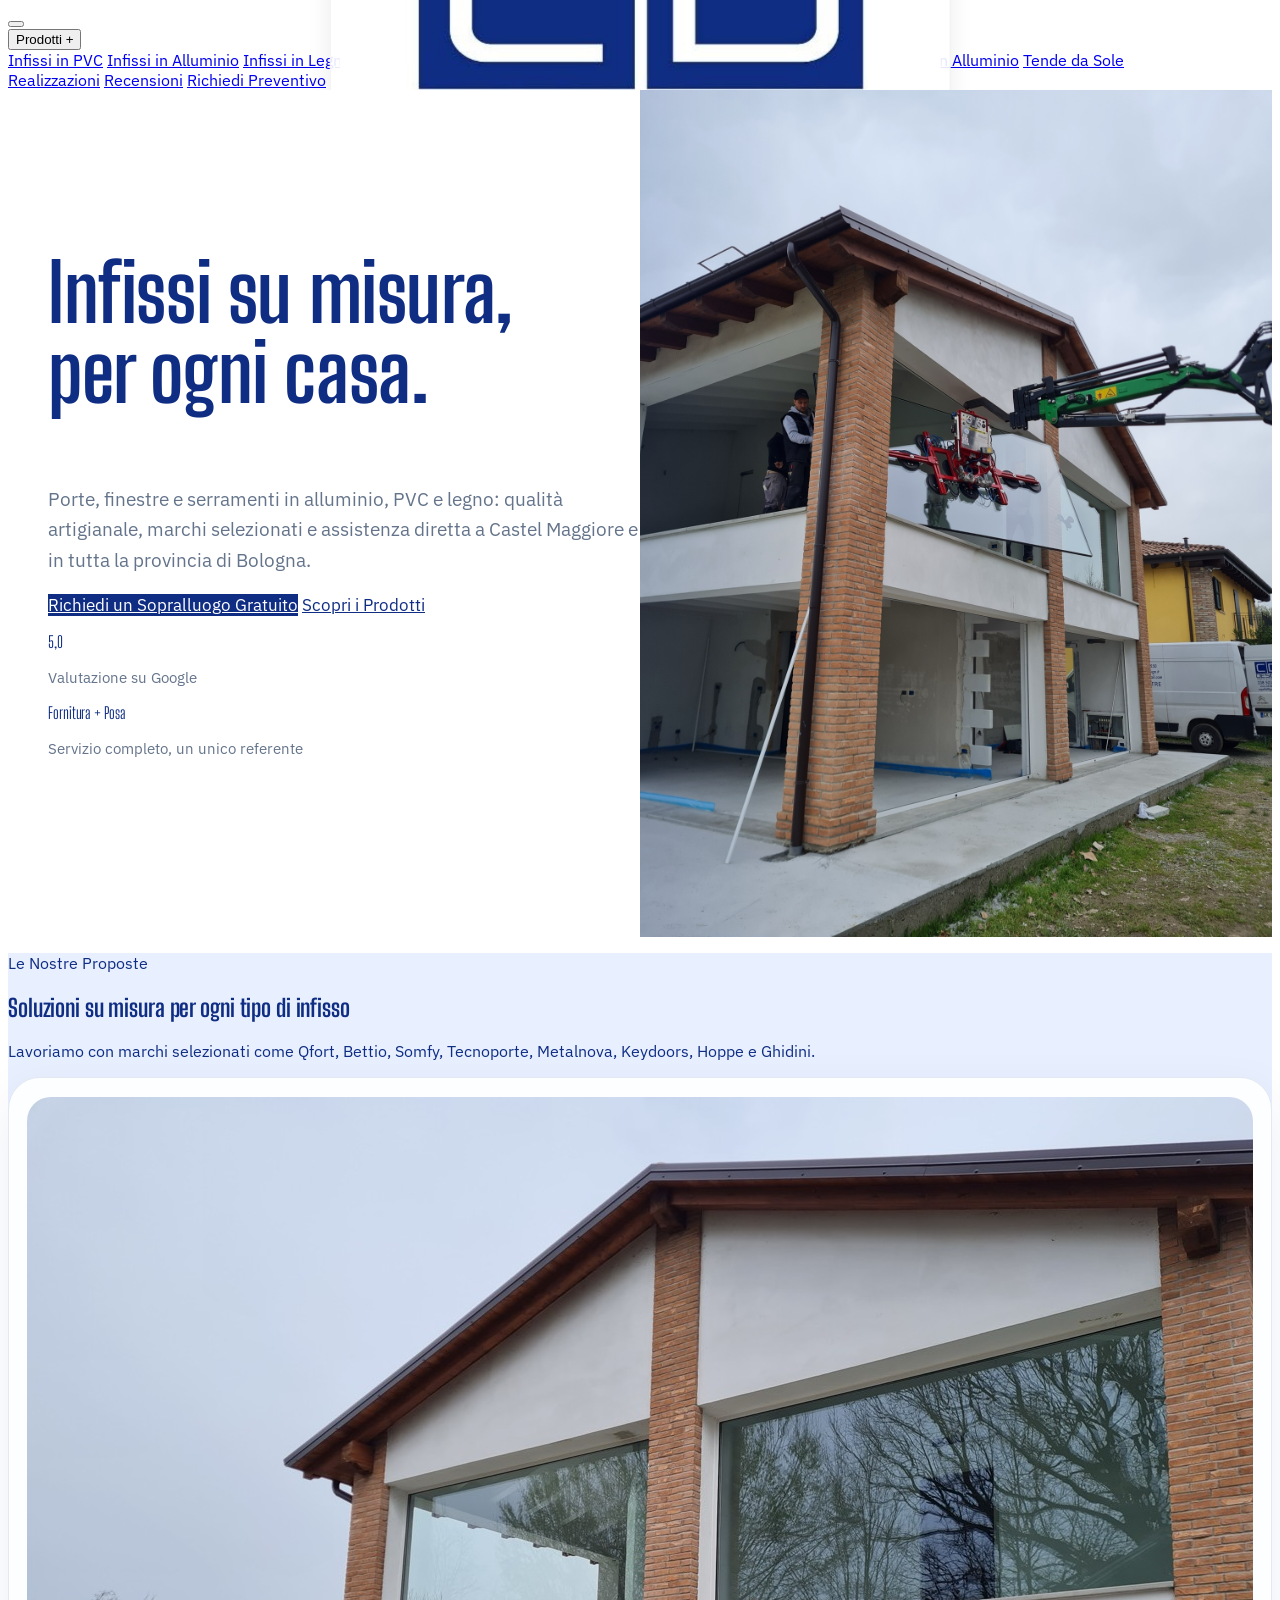
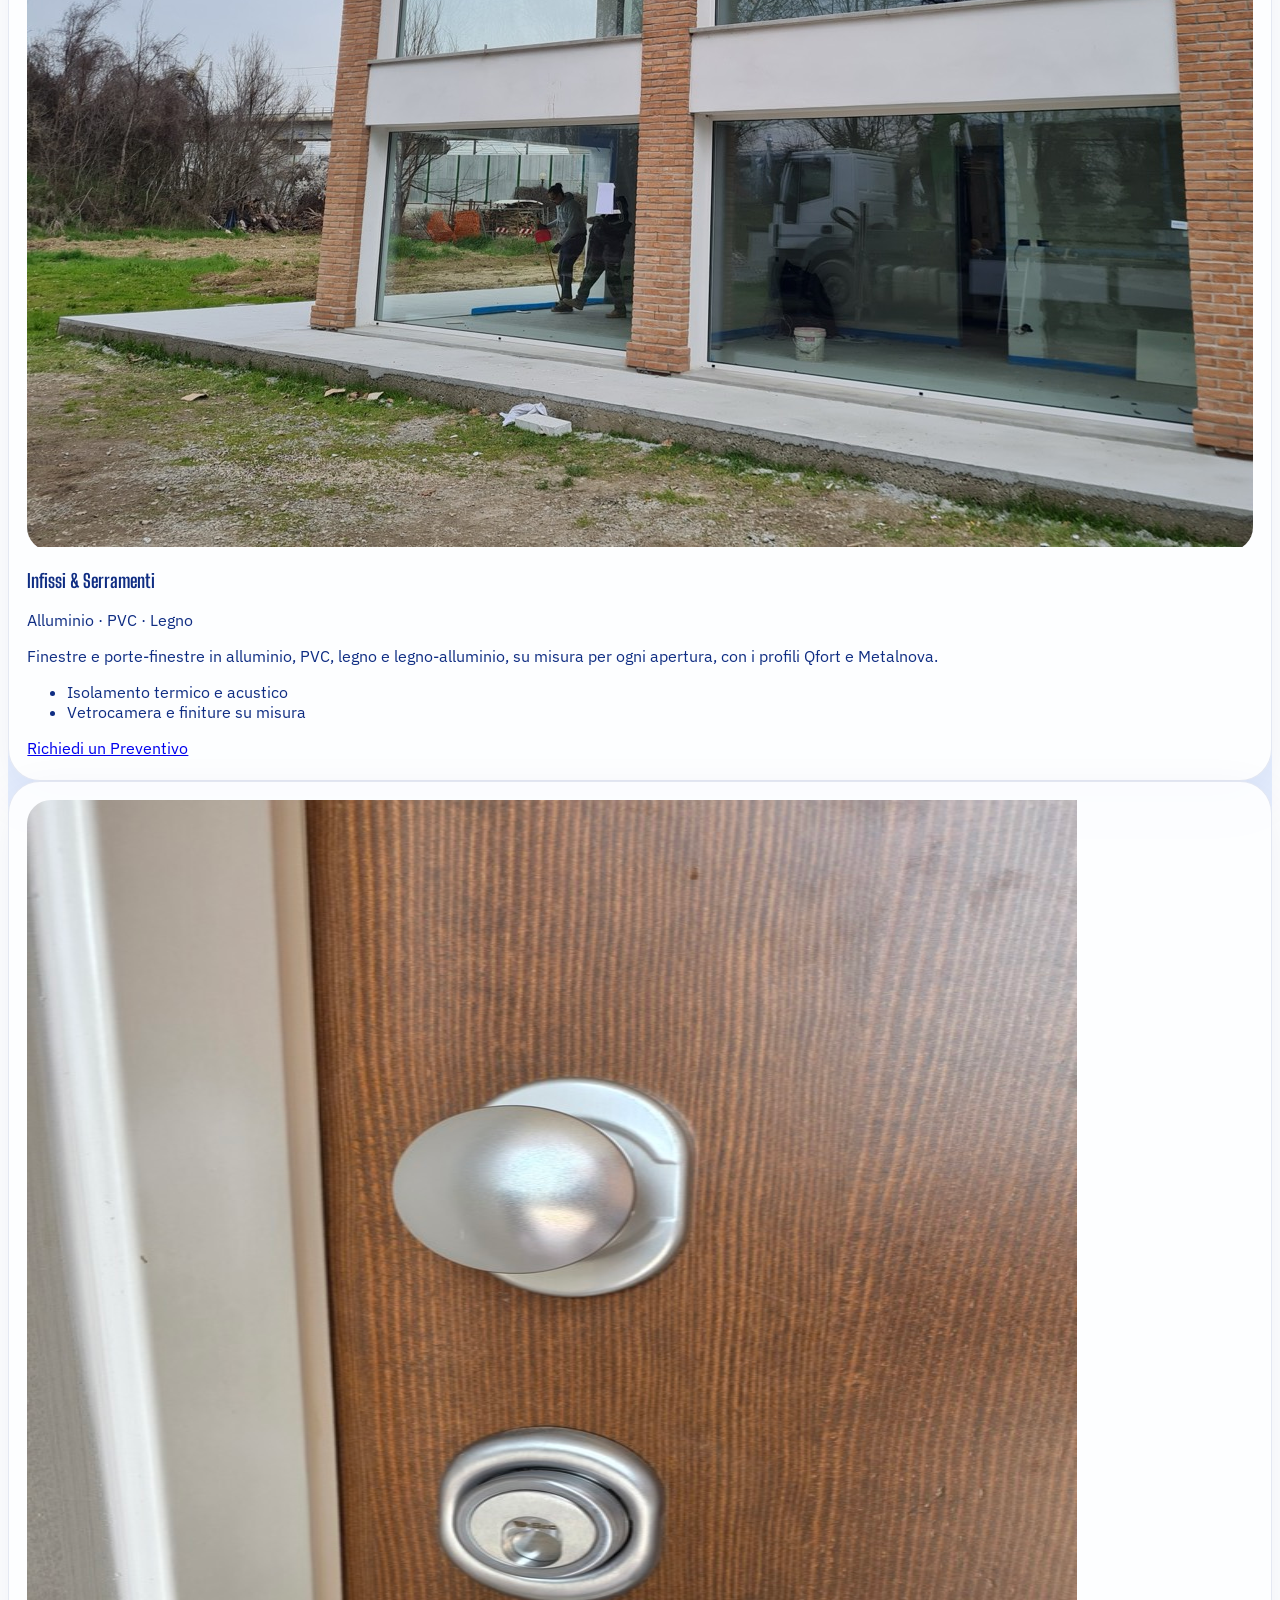
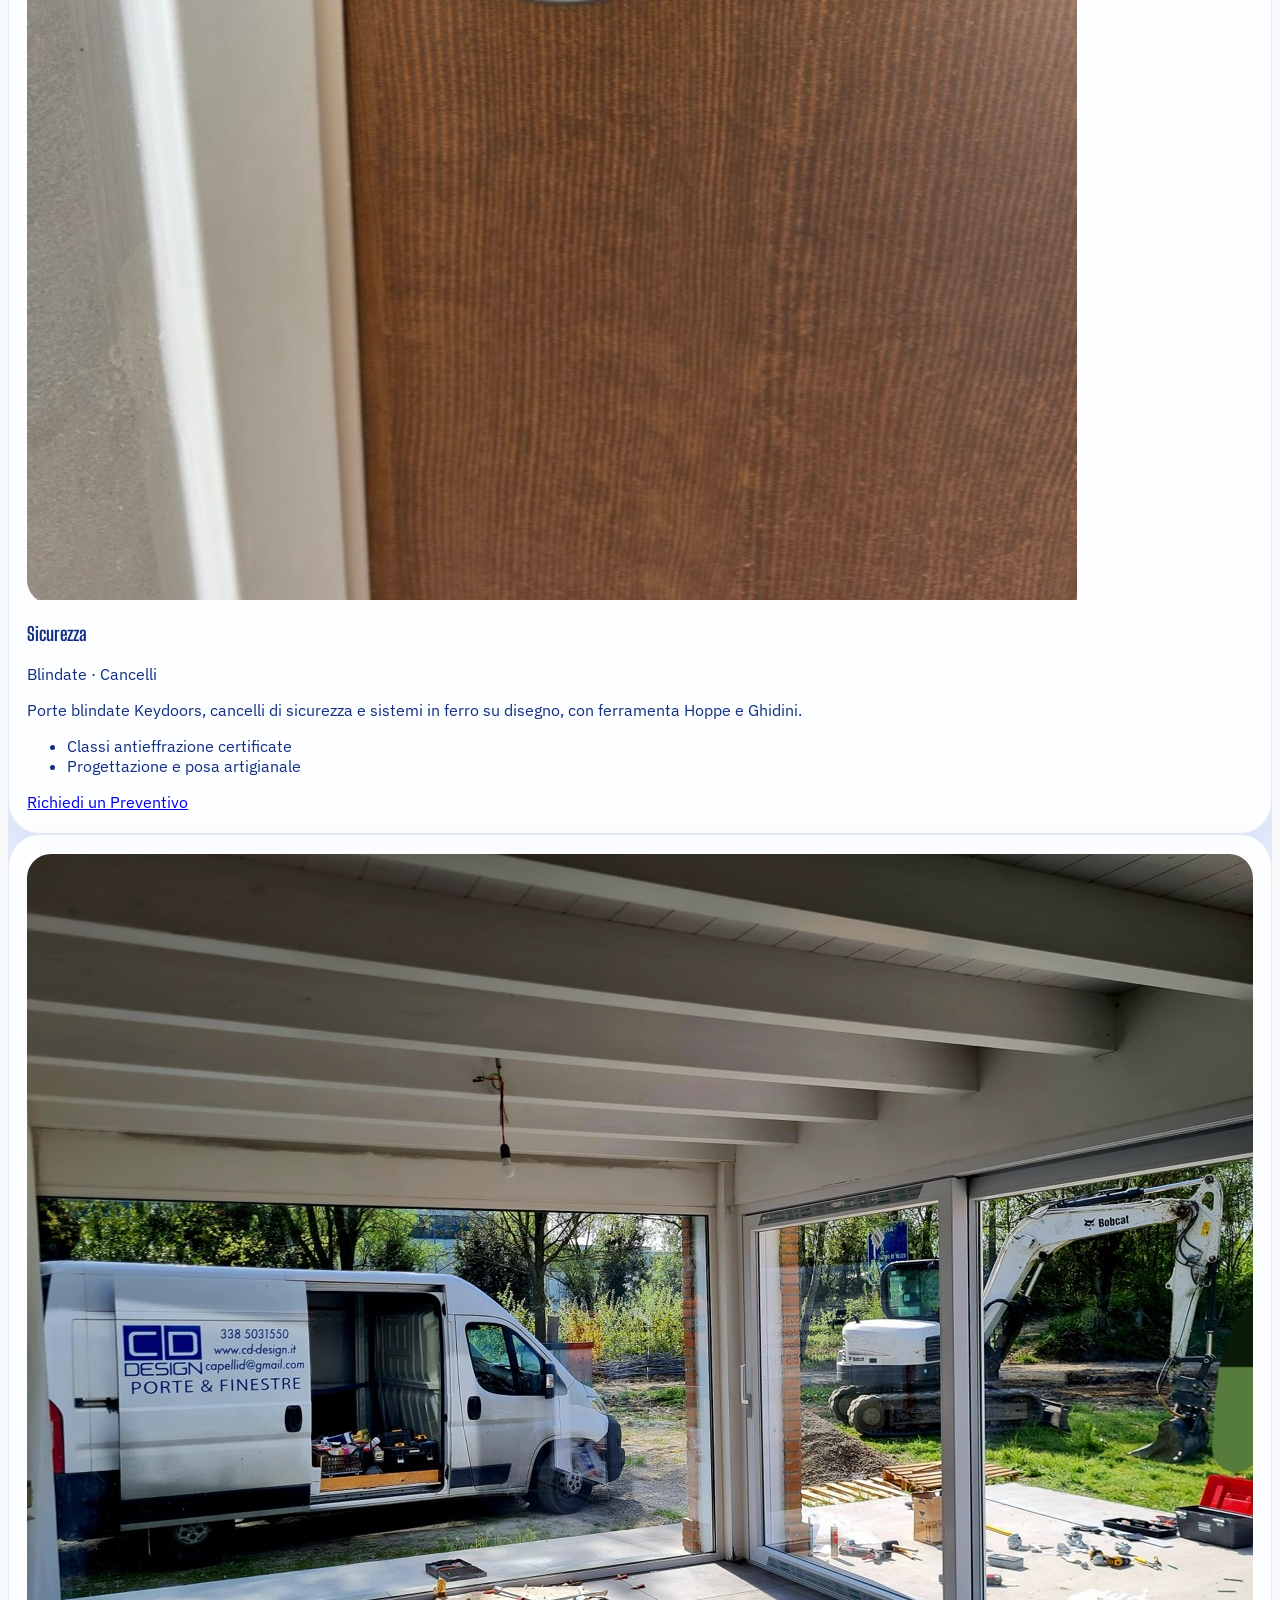
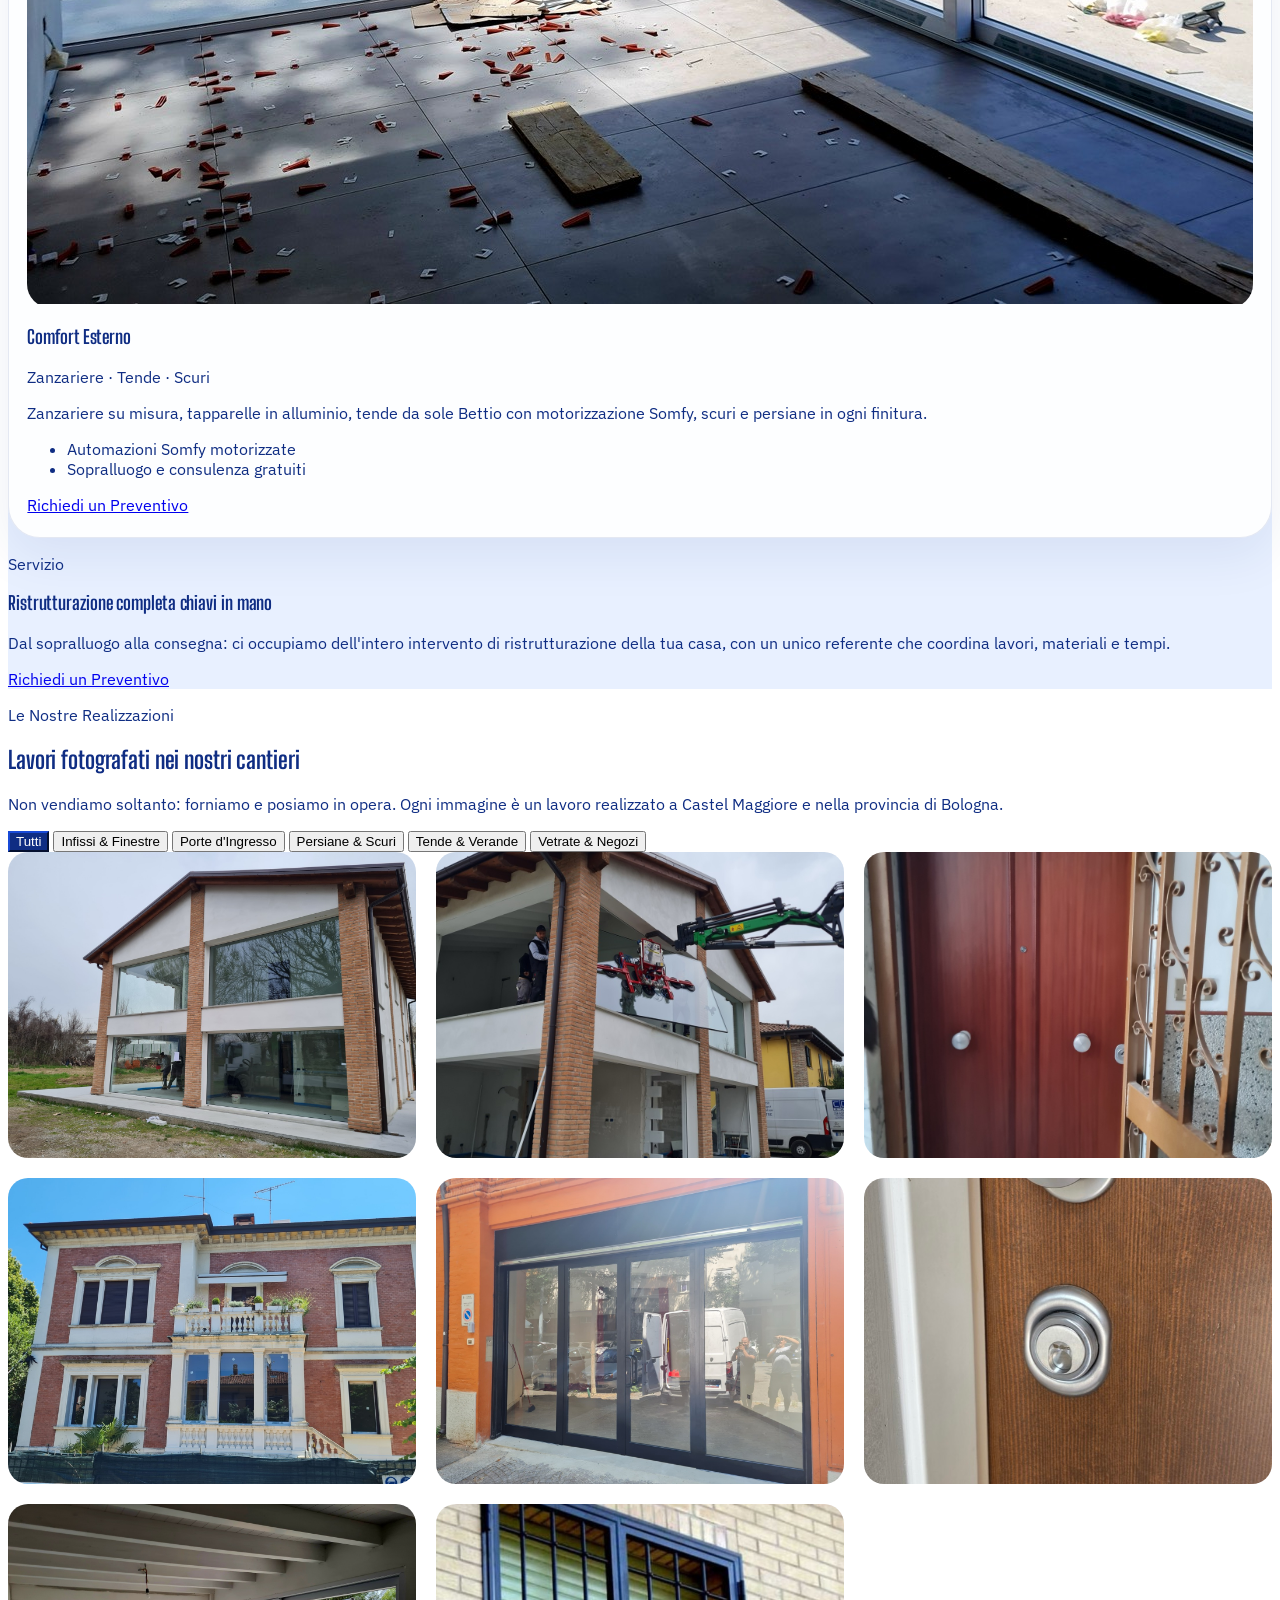
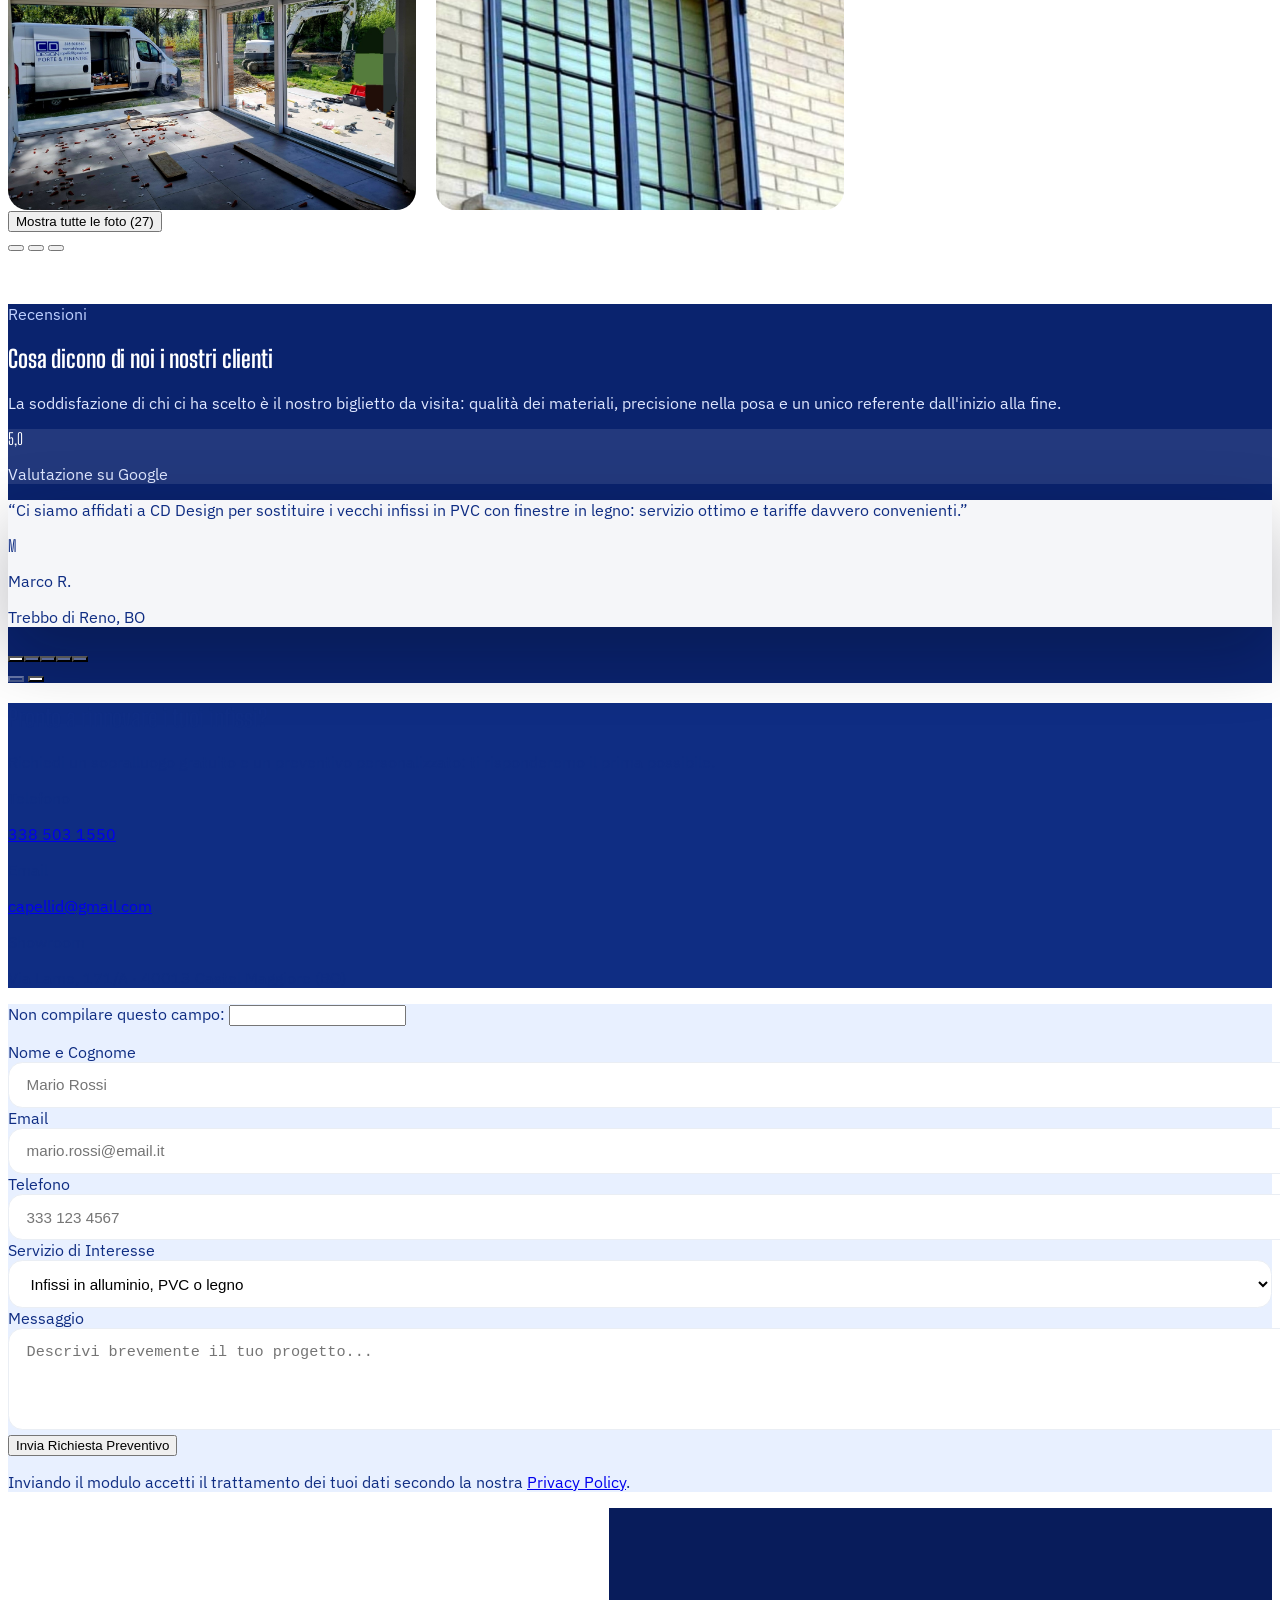
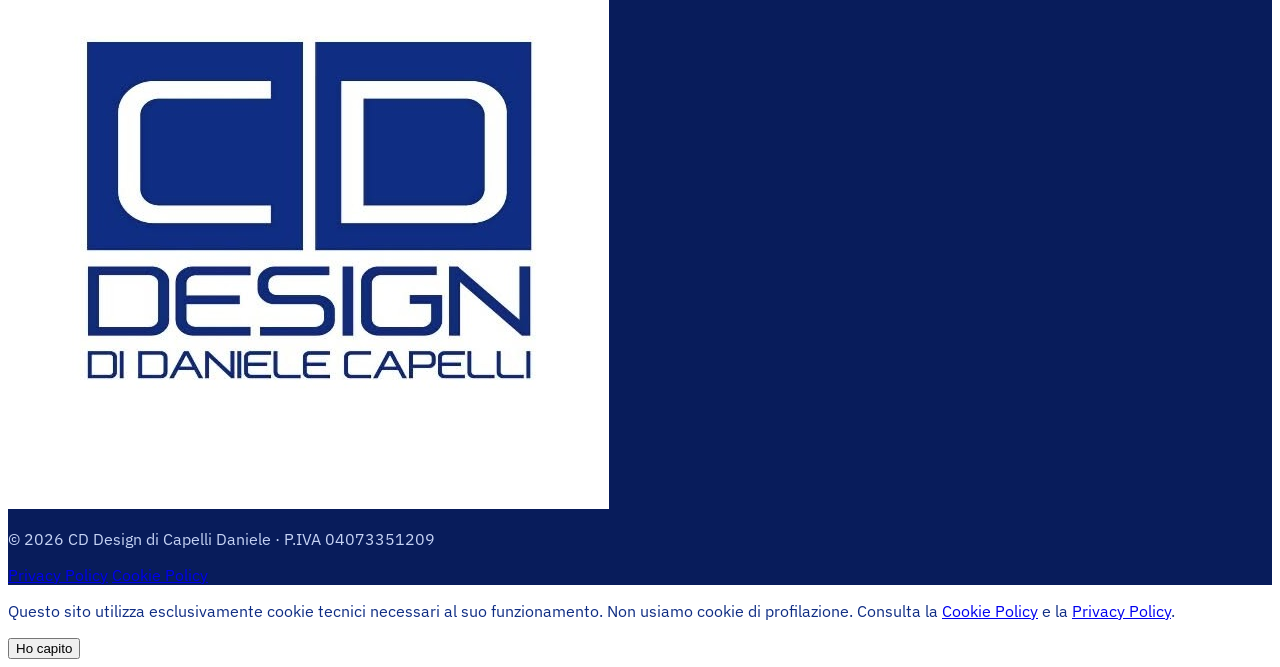
==== index.html @ a29bb576 "Site updates: tapparelle section, centered logo, wood photos, menu scroll fix Add Tapparelle in Allu" ====
<!DOCTYPE html>
<html lang="it">
<head>
<meta charset="UTF-8">
<meta name="viewport" content="width=device-width, initial-scale=1.0">
<title>CD Design Porte &amp; Finestre | Infissi, Porte e Serramenti a Castel Maggiore</title>
<meta name="description" content="CD Design di Capelli Daniele: infissi in alluminio, PVC e legno, porte blindate, zanzariere, tende da sole e sistemi in ferro. Fornitura e posa in opera a Castel Maggiore e provincia di Bologna.">
<link rel="preconnect" href="https://fonts.googleapis.com">
<link href="https://fonts.googleapis.com/css2?family=Big+Shoulders+Display:wght@400;500;600;700;800;900&family=IBM+Plex+Sans:wght@300;400;500;600;700&display=swap" rel="stylesheet">
<script src="https://cdn.tailwindcss.com"></script>
<script src="https://cdn.jsdelivr.net/npm/iconify-icon@1.0.8/dist/iconify-icon.min.js"></script>
<script>
tailwind.config = {
  theme: {
    extend: {
      colors: {
        brand: {
          50: '#f5f7fa',
          100: '#eaeef4',
          400: '#64748b',
          900: '#0f2d83',
        },
        accent: '#3454c4',
      },
      fontFamily: {
        display: ['"Big Shoulders Display"', 'sans-serif'],
        body: ['"IBM Plex Sans"', 'sans-serif'],
      },
    },
  },
}
</script>
<style>
  :root {
    --cd-blue: #0f2d83;
    --cd-blue-mid: #3454c4;
    --cd-blue-deep: #081c5b;
    --cd-blue-pale: #e8f0ff;
  }
  html { scroll-behavior: smooth; }
  #dropdownMenu { max-height: calc(100vh - 6rem); overscroll-behavior: contain; -webkit-overflow-scrolling: touch; }
  #prodottiSubmenu { flex-shrink: 0; }
  @supports (height: 100dvh) { #dropdownMenu { max-height: calc(100dvh - 6rem); } }
  body { font-family: 'IBM Plex Sans', sans-serif; background:#fff; color:#0f2d83; }
  h1,h2,h3,h4, .font-display { font-family: 'Big Shoulders Display', sans-serif; letter-spacing: -0.005em; }

  .home-section--products {
    background: #e8f0ff;
  }
  .home-section--products .product-card {
    padding: 1.15rem 1.15rem 1.35rem;
    border: 1px solid rgba(15,45,131,0.10);
    border-radius: 2rem;
    background: rgba(255,255,255,0.88);
    box-shadow: 0 18px 50px rgba(15,45,131,0.08);
  }
  .home-section--projects {
    background: #fff;
  }
  .home-section--reviews {
    color: #fff;
    background: #0a236e;
  }
  .home-section--reviews .review-eyebrow { color: #bfd0ff; }
  .home-section--reviews .review-intro { color: #dfe7ff; }
  .home-section--reviews .review-score {
    border-color: rgba(255,255,255,0.18);
    background: rgba(255,255,255,0.10);
  }
  .home-section--reviews .review-score-copy { color: #dfe7ff; }
  .home-section--reviews .review-card {
    color: var(--cd-blue);
    border-color: rgba(255,255,255,0.45);
    background: rgba(255,255,255,0.96);
    box-shadow: 0 24px 70px rgba(2,6,23,0.28);
  }
  .home-section--reviews .review-prev {
    color: #fff;
    border-color: rgba(255,255,255,0.32);
    background: rgba(255,255,255,0.06);
  }
  .home-section--reviews .review-next { color: var(--cd-blue); background: #fff; }
  .contact-panel--info { background: #0f2d83; }
  .contact-panel--form { background: #e8f0ff; }
  .home-footer {
    color: #fff;
    border-color: rgba(255,255,255,0.12);
    background: var(--cd-blue-deep);
  }
  .home-footer .footer-muted { color: #c6d3f5; }
  .home-footer .footer-link:hover { color: #fff; }
  .home-footer .footer-social { border-color: rgba(255,255,255,0.28); }

  .home-nav {
    background: transparent;
    border-color: transparent;
    transition: background-color 220ms ease, box-shadow 220ms ease, border-color 220ms ease;
  }
  .home-nav.is-scrolled,
  .home-nav.menu-open {
    background: rgba(255,255,255,0.96);
    border-color: #eaeef4;
    box-shadow: 0 10px 30px rgba(15,23,42,0.08);
    backdrop-filter: blur(12px);
    -webkit-backdrop-filter: blur(12px);
  }
  .home-nav__inner { position: relative; justify-content: flex-end; }
  .home-nav__brand {
    position: absolute;
    left: 50%;
    top: 50%;
    transform: translate(-50%, -50%);
    padding: 0.3rem 0.55rem;
    border: 1px solid rgba(234,238,244,0.9);
    border-radius: 0.75rem;
    background: rgba(255,255,255,0.9);
    box-shadow: 0 8px 24px rgba(15,23,42,0.08);
  }

  .home-hero {
    position: relative;
    display: grid;
    grid-template-columns: minmax(0, 1fr) minmax(0, 1fr);
    min-height: 46rem;
    overflow: hidden;
    background: #fff;
  }
  .home-hero__media {
    position: relative;
    grid-column: 2;
    grid-row: 1;
    min-height: 46rem;
    overflow: hidden;
    background: #dbe3ee;
  }
  .home-hero__media img {
    width: 100%;
    height: 100%;
    min-height: 46rem;
    object-fit: cover;
    object-position: 52% 48%;
  }
  .home-hero__media::after {
    content: '';
    position: absolute;
    inset: 0;
    background: linear-gradient(90deg, rgba(15,45,131,0.12), transparent 24%);
    pointer-events: none;
  }
  .home-hero__content {
    position: relative;
    z-index: 3;
    grid-column: 1;
    grid-row: 1;
    display: flex;
    align-items: flex-start;
    width: 100%;
    padding: 6rem clamp(2rem, 4vw, 5rem) 4rem max(2rem, calc((100vw - 80rem) / 2 + 2.5rem));
  }
  .home-hero__content-inner { width: min(100%, 38rem); }
  .home-hero__content h1 {
    color: #0f2d83;
    font-size: clamp(5rem, 5.8vw, 5.75rem);
    line-height: 1;
  }
  .home-hero__content .home-hero__stat { color: #0f2d83; }
  .home-hero__content .home-hero__lede {
    color: #64748b;
    font-size: clamp(1.15rem, 1.45vw, 1.3rem);
    line-height: 1.65;
  }
  .home-hero__content .home-hero__stat-label { color: #64748b; }
  .home-hero__actions a { font-size: 1.05rem; }
  .home-hero__stat-label { font-size: 0.95rem; }
  .home-hero__content .home-hero__primary {
    background: #0f2d83;
    color: #fff;
  }
  .home-hero__content .home-hero__secondary {
    border-color: #0f2d83;
    background: transparent;
    color: #0f2d83;
  }

  @media (max-width: 767px) {
    .home-hero {
      display: flex;
      align-items: flex-end;
      min-height: max(44rem, 100svh);
      background: #0b1220;
    }
    .home-hero__media {
      position: absolute;
      inset: 0;
      min-height: 0;
    }
    .home-hero__media img {
      min-height: 100%;
      object-position: 48% center;
    }
    .home-hero__media::after {
      background: linear-gradient(180deg, rgba(2,6,23,0.02) 12%, rgba(2,6,23,0.10) 43%, rgba(2,6,23,0.78) 84%, rgba(2,6,23,0.92) 100%);
    }
    .home-hero__content {
      position: relative;
      display: block;
      padding: 7rem 1.5rem 1.75rem;
      color: #fff;
    }
    .home-hero__content-inner {
      width: min(100%, 34rem);
      margin-inline: auto;
      transform: none;
    }
    .home-hero__content h1 {
      color: #fff;
      font-size: clamp(2.75rem, 12vw, 3.5rem);
      line-height: 0.98;
      text-align: center;
    }
    .home-hero__content .home-hero__lede {
      color: #e2e8f0;
      margin-top: 0.85rem;
      margin-bottom: 1.1rem;
      font-size: 0.8rem;
      line-height: 1.5;
    }
    .home-hero__actions { gap: 0.6rem; margin-bottom: 1.1rem; }
    .home-hero__actions a { padding: 0.65rem 0.9rem; font-size: 0.8rem; }
    .home-hero__content .home-hero__primary { background: #fff; color: #0f2d83; }
    .home-hero__content .home-hero__secondary { border-color: rgba(255,255,255,0.72); background: rgba(15,23,42,0.3); color: #fff; }
    .home-hero__stats { gap: 1.25rem; }
    .home-hero__content .home-hero__stat { color: #fff; font-size: 1.05rem; }
    .home-hero__content .home-hero__stat-label { color: #cbd5e1; font-size: 0.65rem; }
  }

  .reveal-on-scroll {
    opacity: 0;
    transform: translateY(30px);
    transition: all 0.8s cubic-bezier(0.22, 1, 0.36, 1);
  }
  .reveal-on-scroll.visible {
    opacity: 1;
    transform: translateY(0);
  }

  @keyframes floating {
    0%, 100% { transform: translateY(0) rotate(2deg); }
    50% { transform: translateY(-12px) rotate(2deg); }
  }
  .animate-floating { animation: floating 6s ease-in-out infinite; }

  @keyframes sheen {
    0% { background-position: -200% 0; }
    100% { background-position: 200% 0; }
  }
  .sheen-text {
    background: linear-gradient(100deg, #0f2d83 40%, #a8b8e0 50%, #0f2d83 60%);
    background-size: 250% 100%;
    -webkit-background-clip: text;
    background-clip: text;
    color: transparent;
    animation: sheen 5s linear infinite;
    display: inline-block;
    padding: 0 0.08em 0.14em 0.02em;
  }
  h1 { padding-bottom: 0.06em; }

  .mullion { position: relative; }
  .mullion::before, .mullion::after { content: ''; position: absolute; background: rgba(15,45,131,0.12); }
  .mullion::before { left: 50%; top: 0; bottom: 0; width: 1px; }
  .mullion::after { top: 50%; left: 0; right: 0; height: 1px; }

  .project-card { position: relative; overflow: hidden; border-radius: 1.75rem; }
  .project-card img { transition: transform 1000ms cubic-bezier(0.22, 1, 0.36, 1); }
  .project-card:hover img { transform: scale(1.1); }
  .project-overlay {
    position: absolute; inset: 0;
    background: linear-gradient(180deg, rgba(2,6,23,0) 30%, rgba(2,6,23,0.92) 100%);
    opacity: 0; transition: opacity 500ms ease;
    display: flex; flex-direction: column; justify-content: flex-end;
    padding: 2rem;
  }
  .project-card:hover .project-overlay { opacity: 1; }

  .product-img { overflow: hidden; border-radius: 1.5rem; }
  .product-img img { transition: transform 600ms cubic-bezier(0.22,1,0.36,1); }
  .product-card:hover .product-img img { transform: scale(1.06); }

  ::selection { background: #0f2d83; color: #fff; }

  .hero-grid {
    display: grid;
    grid-template-columns: 1fr;
    grid-template-areas: "badge" "image" "text";
    row-gap: 1.75rem;
    align-items: start;
  }
  .hero-badge-block { grid-area: badge; }
  .hero-image-block { grid-area: image; }
  .hero-text-block { grid-area: text; }
  @media (min-width: 1024px) {
    .hero-grid {
      grid-template-columns: 0.85fr 1.15fr;
      grid-template-areas: "badge image" "text image";
      column-gap: 4rem;
      row-gap: 0;
      align-items: center;
    }
  }

  .field {
    width: 100%; border: 1px solid #eaeef4; border-radius: 0.9rem;
    padding: 0.85rem 1.1rem; font-size: 0.95rem; outline: none;
    transition: border-color 200ms ease;
    background: #fff;
  }
  .field:focus { border-color: #0f2d83; }

  .spec-frame { position: relative; }
  .spec-tick { position: absolute; width: 16px; height: 16px; opacity: 0.45; pointer-events: none; }
  .spec-tick.tl { top: -7px; left: -7px; border-top: 2px solid currentColor; border-left: 2px solid currentColor; }
  .spec-tick.tr { top: -7px; right: -7px; border-top: 2px solid currentColor; border-right: 2px solid currentColor; }
  .spec-tick.bl { bottom: -7px; left: -7px; border-bottom: 2px solid currentColor; border-left: 2px solid currentColor; }
  .spec-tick.br { bottom: -7px; right: -7px; border-bottom: 2px solid currentColor; border-right: 2px solid currentColor; }

  /* Galleria realizzazioni */
  .filter-btn.is-active { background: #0f2d83; color: #fff; border-color: #0f2d83; }
  .filter-btn:not(.is-active):hover { border-color: #0f2d83; color: #0f2d83; }
  .gallery-masonry {
    display: grid; grid-template-columns: repeat(2, 1fr); gap: 0.9rem;
  }
  @media (min-width: 640px) { .gallery-masonry { gap: 1.25rem; } }
  @media (min-width: 1024px) { .gallery-masonry { grid-template-columns: repeat(3, 1fr); } }
  .gitem {
    display: block; width: 100%; margin: 0; padding: 0; border: 0;
    position: relative; overflow: hidden; border-radius: 1.25rem; cursor: pointer;
    background: #eaeef4; line-height: 0; aspect-ratio: 4 / 3;
  }
  .gitem img { width: 100%; height: 100%; object-fit: cover; transition: transform 800ms cubic-bezier(0.22,1,0.36,1); }
  .gitem:hover img { transform: scale(1.06); }
  .gitem::after {
    content: ''; position: absolute; inset: 0;
    background: linear-gradient(180deg, rgba(2,6,23,0) 55%, rgba(2,6,23,0.78) 100%);
    opacity: 0; transition: opacity 400ms ease;
  }
  .gitem:hover::after, .gitem:focus-visible::after { opacity: 1; }
  .gitem-label {
    position: absolute; left: 1.1rem; bottom: 1rem; right: 1.1rem; z-index: 2;
    color: #fff; font-family: 'Big Shoulders Display', sans-serif; font-weight: 600;
    font-size: 1.05rem; line-height: 1.15; text-align: left;
    opacity: 0; transform: translateY(8px); transition: all 400ms ease;
  }
  .gitem:hover .gitem-label, .gitem:focus-visible .gitem-label { opacity: 1; transform: translateY(0); }
  .gitem.is-hidden { display: none; }
  .gitem.g-collapsed { display: none; }

  @media (prefers-reduced-motion: reduce) {
    html { scroll-behavior: auto; }
    .home-nav,
    .reveal-on-scroll,
    .gitem img,
    .gitem::after,
    .gitem-label { transition: none; }
    .animate-floating,
    .sheen-text { animation: none; }
  }
</style>
</head>
<body class="antialiased">

<!-- NAVIGATION -->
<nav id="siteNav" class="home-nav fixed top-0 left-0 right-0 z-50 h-20 border-b">
  <div class="home-nav__inner max-w-7xl mx-auto h-full px-6 md:px-10 flex items-center">
    <a href="index.html" class="home-nav__brand flex items-center gap-2" aria-label="CD Design - Home">
      <img src="images/logo.jpg" alt="CD Design Porte &amp; Finestre" class="h-[3.75rem] md:h-12 w-auto object-contain rounded-md transition-transform duration-300 ease-out hover:rotate-[30deg]">
    </a>
    <div class="relative">
      <button id="menuBtn" aria-label="Apri menu" aria-expanded="false" class="w-11 h-11 rounded-full border border-brand-100 flex items-center justify-center hover:border-brand-900 transition-colors bg-white/70">
        <iconify-icon id="menuIconOpen" icon="lucide:menu" width="20"></iconify-icon>
        <iconify-icon id="menuIconClose" icon="lucide:x" width="20" class="hidden"></iconify-icon>
      </button>
      <div id="dropdownMenu" class="hidden absolute right-0 top-14 w-72 bg-white rounded-2xl shadow-2xl border border-brand-100 p-3 flex flex-col gap-1 max-h-[calc(100vh-6rem)] overflow-y-auto">
        <button id="prodottiToggle" type="button" aria-expanded="false" class="w-full flex items-center justify-between px-4 py-3.5 rounded-xl hover:bg-brand-50 transition-colors">
          <span class="text-sm font-semibold">Prodotti</span>
          <span id="prodottiPlus" class="w-6 h-6 rounded-full bg-brand-900 text-white flex items-center justify-center text-base leading-none font-medium transition-transform duration-300 ease-in-out">+</span>
        </button>
        <div id="prodottiSubmenu" class="overflow-hidden max-h-0 transition-[max-height] duration-300 ease-in-out">
          <div class="flex flex-col gap-0.5 pt-1 pb-2 pl-3 border-l-2 border-brand-50 ml-4">
          <a href="infissi-pvc.html" class="px-4 py-2 rounded-lg hover:bg-brand-50 text-sm text-brand-400 hover:text-brand-900 transition-colors">Infissi in PVC</a>
          <a href="infissi-alluminio.html" class="px-4 py-2 rounded-lg hover:bg-brand-50 text-sm text-brand-400 hover:text-brand-900 transition-colors">Infissi in Alluminio</a>
          <a href="infissi-legno.html" class="px-4 py-2 rounded-lg hover:bg-brand-50 text-sm text-brand-400 hover:text-brand-900 transition-colors">Infissi in Legno</a>
          <a href="porte-blindate.html" class="px-4 py-2 rounded-lg hover:bg-brand-50 text-sm text-brand-400 hover:text-brand-900 transition-colors">Porte Blindate</a>
          <a href="zanzariere.html" class="px-4 py-2 rounded-lg hover:bg-brand-50 text-sm text-brand-400 hover:text-brand-900 transition-colors">Zanzariere</a>
          <a href="persiane-scuri-alluminio.html" class="px-4 py-2 rounded-lg hover:bg-brand-50 text-sm text-brand-400 hover:text-brand-900 transition-colors">Persiane e Scuri in Alluminio</a>
          <a href="porte-interne.html" class="px-4 py-2 rounded-lg hover:bg-brand-50 text-sm text-brand-400 hover:text-brand-900 transition-colors">Porte Interne</a>
          <a href="tapparelle-alluminio.html" class="px-4 py-2 rounded-lg hover:bg-brand-50 text-sm text-brand-400 hover:text-brand-900 transition-colors">Tapparelle in Alluminio</a>
          <a href="tende-caduta-sole.html" class="px-4 py-2 rounded-lg hover:bg-brand-50 text-sm text-brand-400 hover:text-brand-900 transition-colors">Tende da Sole</a>
          </div>
        </div>
        <a href="#realizzazioni" class="px-4 py-3.5 rounded-xl hover:bg-brand-50 transition-colors text-sm font-medium">Realizzazioni</a>
        <a href="#recensioni" class="px-4 py-3.5 rounded-xl hover:bg-brand-50 transition-colors text-sm font-medium">Recensioni</a>
        <a href="#contatti" class="mt-1 bg-brand-900 text-white text-sm font-semibold px-4 py-3.5 rounded-xl text-center hover:-translate-y-0.5 transition-transform">Richiedi Preventivo</a>
      </div>
    </div>
  </div>
</nav>

<!-- HERO -->
<section class="home-hero">
  <div class="home-hero__media">
    <img src="images/hero.jpg" alt="Montaggio con gru di una grande vetrata su un'abitazione a Castel Maggiore, lavoro di CD Design" fetchpriority="high">
  </div>
  <div class="home-hero__content">
    <div class="home-hero__content-inner">
      <h1 class="font-display font-extrabold text-4xl sm:text-5xl md:text-7xl leading-[1.1] md:leading-[1.05] tracking-tight text-white">
        Infissi su misura,<br class="hidden md:block"> per ogni <span class="italic">casa</span>.
      </h1>
      <p class="home-hero__lede text-base md:text-lg max-w-lg mt-6 mb-8 md:mb-10 leading-relaxed">
        Porte, finestre e serramenti in alluminio, PVC e legno: qualità artigianale, marchi selezionati e assistenza diretta a Castel Maggiore e in tutta la provincia di Bologna.
      </p>
      <div class="home-hero__actions flex flex-col sm:flex-row gap-4 mb-10 md:mb-12">
        <a href="#contatti" class="home-hero__primary bg-white text-brand-900 text-center font-medium px-7 py-4 rounded-full shadow-lg hover:-translate-y-1 transition-transform">Richiedi un Sopralluogo Gratuito</a>
        <a id="discoverProductsBtn" href="#prodotti" class="home-hero__secondary border-2 backdrop-blur text-center font-medium px-7 py-4 rounded-full transition-colors">Scopri i Prodotti</a>
      </div>
      <div class="home-hero__stats flex flex-wrap gap-x-10 gap-y-4">
        <div>
          <p class="home-hero__stat font-display font-bold text-2xl flex items-center gap-1 text-white">5,0 <iconify-icon icon="lucide:star" class="text-amber-400" width="20"></iconify-icon></p>
          <p class="home-hero__stat-label text-sm text-slate-300">Valutazione su Google</p>
        </div>
        <div>
          <p class="home-hero__stat font-display font-bold text-2xl text-white">Fornitura + Posa</p>
          <p class="home-hero__stat-label text-sm text-slate-300">Servizio completo, un unico referente</p>
        </div>
      </div>
    </div>
  </div>
</section>

<!-- PRODOTTI -->
<section id="prodotti" class="home-section--products py-20 md:py-32">
  <div class="max-w-7xl mx-auto px-6 md:px-10">
    <div class="flex flex-col md:flex-row md:items-end md:justify-between mb-16 reveal-on-scroll">
      <div>
        <p class="text-xs font-semibold tracking-widest uppercase text-accent mb-3">Le Nostre Proposte</p>
        <h2 class="font-display font-bold text-4xl md:text-5xl tracking-tight max-w-xl">Soluzioni su misura per ogni tipo di infisso</h2>
      </div>
      <p class="text-brand-400 max-w-sm mt-6 md:mt-0">Lavoriamo con marchi selezionati come Qfort, Bettio, Somfy, Tecnoporte, Metalnova, Keydoors, Hoppe e Ghidini.</p>
    </div>

    <div class="grid md:grid-cols-3 gap-8">
      <div class="product-card reveal-on-scroll">
        <div class="product-img h-80">
          <img src="images/foto-023.jpg" loading="lazy" width="1400" height="1050" alt="Ampie vetrate in alluminio installate da CD Design" class="w-full h-full object-cover">
        </div>
        <div class="pt-6">
          <div class="flex items-center justify-between mb-3">
            <h3 class="font-display font-semibold text-xl">Infissi &amp; Serramenti</h3>
            <span class="text-[11px] font-medium bg-brand-50 border border-brand-100 rounded-full px-3 py-1 text-brand-400">Alluminio · PVC · Legno</span>
          </div>
          <p class="text-sm text-brand-400 mb-4 leading-relaxed">Finestre e porte-finestre in alluminio, PVC, legno e legno-alluminio, su misura per ogni apertura, con i profili Qfort e Metalnova.</p>
          <ul class="space-y-2 mb-6">
            <li class="flex items-center gap-2 text-sm"><iconify-icon icon="lucide:check-circle" class="text-emerald-600" width="16"></iconify-icon> Isolamento termico e acustico</li>
            <li class="flex items-center gap-2 text-sm"><iconify-icon icon="lucide:check-circle" class="text-emerald-600" width="16"></iconify-icon> Vetrocamera e finiture su misura</li>
          </ul>
          <a href="#contatti" class="inline-flex items-center gap-2 text-sm font-semibold hover:gap-3 transition-all">Richiedi un Preventivo <iconify-icon icon="lucide:arrow-right" width="16"></iconify-icon></a>
        </div>
      </div>
      <div class="product-card reveal-on-scroll" style="transition-delay:100ms">
        <div class="product-img h-80">
          <img src="images/foto-067.jpg" loading="lazy" width="1050" height="1400" alt="Porta d'ingresso blindata installata da CD Design" class="w-full h-full object-cover">
        </div>
        <div class="pt-6">
          <div class="flex items-center justify-between mb-3">
            <h3 class="font-display font-semibold text-xl">Sicurezza</h3>
            <span class="text-[11px] font-medium bg-brand-50 border border-brand-100 rounded-full px-3 py-1 text-brand-400">Blindate · Cancelli</span>
          </div>
          <p class="text-sm text-brand-400 mb-4 leading-relaxed">Porte blindate Keydoors, cancelli di sicurezza e sistemi in ferro su disegno, con ferramenta Hoppe e Ghidini.</p>
          <ul class="space-y-2 mb-6">
            <li class="flex items-center gap-2 text-sm"><iconify-icon icon="lucide:check-circle" class="text-emerald-600" width="16"></iconify-icon> Classi antieffrazione certificate</li>
            <li class="flex items-center gap-2 text-sm"><iconify-icon icon="lucide:check-circle" class="text-emerald-600" width="16"></iconify-icon> Progettazione e posa artigianale</li>
          </ul>
          <a href="#contatti" class="inline-flex items-center gap-2 text-sm font-semibold hover:gap-3 transition-all">Richiedi un Preventivo <iconify-icon icon="lucide:arrow-right" width="16"></iconify-icon></a>
        </div>
      </div>
      <div class="product-card reveal-on-scroll" style="transition-delay:200ms">
        <div class="product-img h-80">
          <img src="images/foto-024.jpg" loading="lazy" width="1400" height="1050" alt="Veranda con vetrate e tende realizzata da CD Design" class="w-full h-full object-cover">
        </div>
        <div class="pt-6">
          <div class="flex items-center justify-between mb-3">
            <h3 class="font-display font-semibold text-xl">Comfort Esterno</h3>
            <span class="text-[11px] font-medium bg-brand-50 border border-brand-100 rounded-full px-3 py-1 text-brand-400">Zanzariere · Tende · Scuri</span>
          </div>
          <p class="text-sm text-brand-400 mb-4 leading-relaxed">Zanzariere su misura, tapparelle in alluminio, tende da sole Bettio con motorizzazione Somfy, scuri e persiane in ogni finitura.</p>
          <ul class="space-y-2 mb-6">
            <li class="flex items-center gap-2 text-sm"><iconify-icon icon="lucide:check-circle" class="text-emerald-600" width="16"></iconify-icon> Automazioni Somfy motorizzate</li>
            <li class="flex items-center gap-2 text-sm"><iconify-icon icon="lucide:check-circle" class="text-emerald-600" width="16"></iconify-icon> Sopralluogo e consulenza gratuiti</li>
          </ul>
          <a href="#contatti" class="inline-flex items-center gap-2 text-sm font-semibold hover:gap-3 transition-all">Richiedi un Preventivo <iconify-icon icon="lucide:arrow-right" width="16"></iconify-icon></a>
        </div>
      </div>
    </div>

    <div class="mt-12 md:mt-16 rounded-3xl bg-brand-900 text-white p-8 md:p-12 flex flex-col md:flex-row md:items-center md:justify-between gap-6 reveal-on-scroll">
      <div class="max-w-2xl">
        <p class="text-xs font-semibold tracking-widest uppercase text-white/70 mb-3">Servizio</p>
        <h3 class="font-display font-bold text-3xl md:text-4xl tracking-tight mb-3">Ristrutturazione completa chiavi in mano</h3>
        <p class="text-white/80 leading-relaxed">Dal sopralluogo alla consegna: ci occupiamo dell'intero intervento di ristrutturazione della tua casa, con un unico referente che coordina lavori, materiali e tempi.</p>
      </div>
      <a href="#contatti" class="shrink-0 bg-white text-brand-900 text-center font-medium px-7 py-4 rounded-full shadow-lg hover:-translate-y-1 transition-transform">Richiedi un Preventivo</a>
    </div>
  </div>
</section>

<!-- REALIZZAZIONI -->
<section id="realizzazioni" class="home-section--projects py-20 md:py-32">
  <div class="max-w-7xl mx-auto px-6 md:px-10">
    <div class="flex flex-col md:flex-row md:items-end md:justify-between mb-10 reveal-on-scroll">
      <div>
        <p class="text-xs font-semibold tracking-widest uppercase text-accent mb-3">Le Nostre Realizzazioni</p>
        <h2 class="font-display font-bold text-4xl md:text-5xl tracking-tight max-w-xl">Lavori fotografati nei nostri cantieri</h2>
      </div>
      <p class="text-brand-400 max-w-sm mt-6 md:mt-0">Non vendiamo soltanto: forniamo e posiamo in opera. Ogni immagine è un lavoro realizzato a Castel Maggiore e nella provincia di Bologna.</p>
    </div>

    <!-- Filtri -->
    <div id="galleryFilters" class="flex flex-wrap gap-2 mb-8 reveal-on-scroll">
      <button data-filter="all" class="filter-btn is-active text-sm font-medium px-4 py-2 rounded-full border border-brand-100 bg-white transition-colors">Tutti</button>
      <button data-filter="infissi" class="filter-btn text-sm font-medium px-4 py-2 rounded-full border border-brand-100 bg-white transition-colors">Infissi &amp; Finestre</button>
      <button data-filter="porte" class="filter-btn text-sm font-medium px-4 py-2 rounded-full border border-brand-100 bg-white transition-colors">Porte d'Ingresso</button>
      <button data-filter="persiane" class="filter-btn text-sm font-medium px-4 py-2 rounded-full border border-brand-100 bg-white transition-colors">Persiane &amp; Scuri</button>
      <button data-filter="tende" class="filter-btn text-sm font-medium px-4 py-2 rounded-full border border-brand-100 bg-white transition-colors">Tende &amp; Verande</button>
      <button data-filter="vetrate" class="filter-btn text-sm font-medium px-4 py-2 rounded-full border border-brand-100 bg-white transition-colors">Vetrate &amp; Negozi</button>
    </div>

    <!-- Griglia masonry -->
    <div id="gallery" class="gallery-masonry reveal-on-scroll">
      <button class="gitem" data-cat="infissi" data-full="images/foto-023.jpg" data-caption="Vetrate panoramiche">
        <img src="images/foto-023.jpg" loading="lazy" alt="Vetrate panoramiche">
        <span class="gitem-label">Vetrate panoramiche</span>
      </button>
      <button class="gitem" data-cat="infissi" data-full="images/foto-022.jpg" data-caption="Montaggio con gru">
        <img src="images/foto-022.jpg" loading="lazy" alt="Montaggio con gru">
        <span class="gitem-label">Montaggio con gru</span>
      </button>
      <button class="gitem" data-cat="porte" data-full="images/foto-030.jpg" data-caption="Porta d'ingresso blindata">
        <img src="images/foto-030.jpg" loading="lazy" alt="Porta d'ingresso blindata">
        <span class="gitem-label">Porta d'ingresso blindata</span>
      </button>
      <button class="gitem" data-cat="persiane" data-full="images/foto-029.jpg" data-caption="Persiane in alluminio">
        <img src="images/foto-029.jpg" loading="lazy" alt="Persiane in alluminio">
        <span class="gitem-label">Persiane in alluminio</span>
      </button>
      <button class="gitem" data-cat="vetrate" data-full="images/foto-036.jpg" data-caption="Vetrina commerciale">
        <img src="images/foto-036.jpg" loading="lazy" alt="Vetrina commerciale">
        <span class="gitem-label">Vetrina commerciale</span>
      </button>
      <button class="gitem" data-cat="porte" data-full="images/foto-067.jpg" data-caption="Portoncino blindato">
        <img src="images/foto-067.jpg" loading="lazy" alt="Portoncino blindato">
        <span class="gitem-label">Portoncino blindato</span>
      </button>
      <button class="gitem" data-cat="tende" data-full="images/foto-024.jpg" data-caption="Veranda con vetrate">
        <img src="images/foto-024.jpg" loading="lazy" alt="Veranda con vetrate">
        <span class="gitem-label">Veranda con vetrate</span>
      </button>
      <button class="gitem" data-cat="infissi" data-full="images/foto-120.jpg" data-caption="Finestre su misura">
        <img src="images/foto-120.jpg" loading="lazy" alt="Finestre su misura">
        <span class="gitem-label">Finestre su misura</span>
      </button>
      <button class="gitem" data-cat="persiane" data-full="images/foto-047.jpg" data-caption="Scuri in legno">
        <img src="images/foto-047.jpg" loading="lazy" alt="Scuri in legno">
        <span class="gitem-label">Scuri in legno</span>
      </button>
      <button class="gitem" data-cat="porte" data-full="images/foto-073.jpg" data-caption="Ingresso con vetrata">
        <img src="images/foto-073.jpg" loading="lazy" alt="Ingresso con vetrata">
        <span class="gitem-label">Ingresso con vetrata</span>
      </button>
      <button class="gitem" data-cat="infissi" data-full="images/foto-056.jpg" data-caption="Sostituzione infissi">
        <img src="images/foto-056.jpg" loading="lazy" alt="Sostituzione infissi">
        <span class="gitem-label">Sostituzione infissi</span>
      </button>
      <button class="gitem" data-cat="porte" data-full="images/foto-019.jpg" data-caption="Porta d'ingresso">
        <img src="images/foto-019.jpg" loading="lazy" alt="Porta d'ingresso">
        <span class="gitem-label">Porta d'ingresso</span>
      </button>
      <button class="gitem" data-cat="persiane" data-full="images/foto-093.jpg" data-caption="Persiane su misura">
        <img src="images/foto-093.jpg" loading="lazy" alt="Persiane su misura">
        <span class="gitem-label">Persiane su misura</span>
      </button>
      <button class="gitem" data-cat="vetrate" data-full="images/foto-032.jpg" data-caption="Serramenti commerciali">
        <img src="images/foto-032.jpg" loading="lazy" alt="Serramenti commerciali">
        <span class="gitem-label">Serramenti commerciali</span>
      </button>
      <button class="gitem" data-cat="infissi" data-full="images/foto-048.jpg" data-caption="Portafinestra su balcone">
        <img src="images/foto-048.jpg" loading="lazy" alt="Portafinestra su balcone">
        <span class="gitem-label">Portafinestra su balcone</span>
      </button>
      <button class="gitem" data-cat="porte" data-full="images/foto-190.jpg" data-caption="Portone ad arco">
        <img src="images/foto-190.jpg" loading="lazy" alt="Portone ad arco">
        <span class="gitem-label">Portone ad arco</span>
      </button>
      <button class="gitem" data-cat="infissi" data-full="images/foto-185.jpg" data-caption="Infissi su facciata">
        <img src="images/foto-185.jpg" loading="lazy" alt="Infissi su facciata">
        <span class="gitem-label">Infissi su facciata</span>
      </button>
      <button class="gitem" data-cat="vetrate" data-full="images/foto-035.jpg" data-caption="Ingresso vetrato">
        <img src="images/foto-035.jpg" loading="lazy" alt="Ingresso vetrato">
        <span class="gitem-label">Ingresso vetrato</span>
      </button>
      <button class="gitem" data-cat="porte" data-full="images/foto-050.jpg" data-caption="Portoncino ad arco">
        <img src="images/foto-050.jpg" loading="lazy" alt="Portoncino ad arco">
        <span class="gitem-label">Portoncino ad arco</span>
      </button>
      <button class="gitem" data-cat="infissi" data-full="images/foto-058.jpg" data-caption="Finestre in soggiorno">
        <img src="images/foto-058.jpg" loading="lazy" alt="Finestre in soggiorno">
        <span class="gitem-label">Finestre in soggiorno</span>
      </button>
      <button class="gitem" data-cat="infissi" data-full="images/foto-063.jpg" data-caption="Ampie finestre">
        <img src="images/foto-063.jpg" loading="lazy" alt="Ampie finestre">
        <span class="gitem-label">Ampie finestre</span>
      </button>
      <button class="gitem" data-cat="persiane" data-full="images/foto-080.jpg" data-caption="Persiana su finestra">
        <img src="images/foto-080.jpg" loading="lazy" alt="Persiana su finestra">
        <span class="gitem-label">Persiana su finestra</span>
      </button>
      <button class="gitem" data-cat="porte" data-full="images/foto-031.jpg" data-caption="Porta d'ingresso">
        <img src="images/foto-031.jpg" loading="lazy" alt="Porta d'ingresso">
        <span class="gitem-label">Porta d'ingresso</span>
      </button>
      <button class="gitem" data-cat="porte" data-full="images/foto-028.jpg" data-caption="Portoncino bordeaux">
        <img src="images/foto-028.jpg" loading="lazy" alt="Portoncino bordeaux">
        <span class="gitem-label">Portoncino bordeaux</span>
      </button>
      <button class="gitem" data-cat="persiane" data-full="images/foto-046.jpg" data-caption="Persiana interna">
        <img src="images/foto-046.jpg" loading="lazy" alt="Persiana interna">
        <span class="gitem-label">Persiana interna</span>
      </button>
      <button class="gitem" data-cat="infissi" data-full="images/foto-068.jpg" data-caption="Grande vetrata">
        <img src="images/foto-068.jpg" loading="lazy" alt="Grande vetrata">
        <span class="gitem-label">Grande vetrata</span>
      </button>
      <button class="gitem" data-cat="infissi" data-full="images/foto-057.jpg" data-caption="Infissi d'angolo">
        <img src="images/foto-057.jpg" loading="lazy" alt="Infissi d'angolo">
        <span class="gitem-label">Infissi d'angolo</span>
      </button>
    </div>
    <div class="text-center mt-8 reveal-on-scroll">
      <button id="galleryToggle" class="inline-flex items-center gap-2 bg-brand-900 text-white text-sm font-medium px-7 py-3.5 rounded-full hover:-translate-y-0.5 transition-transform">
        <span id="galleryToggleText">Mostra tutte le foto</span>
        <iconify-icon id="galleryToggleIcon" icon="lucide:chevron-down" width="18"></iconify-icon>
      </button>
    </div>
</div>
</section>

<!-- LIGHTBOX -->
<div id="lightbox" class="fixed inset-0 z-[60] hidden items-center justify-center bg-black/90 p-4" aria-hidden="true">
  <button id="lbClose" aria-label="Chiudi" class="absolute top-5 right-5 w-11 h-11 rounded-full bg-white/10 hover:bg-white/20 text-white flex items-center justify-center transition-colors"><iconify-icon icon="lucide:x" width="22"></iconify-icon></button>
  <button id="lbPrev" aria-label="Precedente" class="absolute left-3 md:left-6 w-11 h-11 rounded-full bg-white/10 hover:bg-white/20 text-white flex items-center justify-center transition-colors"><iconify-icon icon="lucide:chevron-left" width="24"></iconify-icon></button>
  <button id="lbNext" aria-label="Successiva" class="absolute right-3 md:right-6 w-11 h-11 rounded-full bg-white/10 hover:bg-white/20 text-white flex items-center justify-center transition-colors"><iconify-icon icon="lucide:chevron-right" width="24"></iconify-icon></button>
  <figure class="max-w-5xl w-full flex flex-col items-center">
    <img id="lbImg" src="" alt="" class="max-h-[80vh] w-auto max-w-full rounded-lg object-contain">
    <figcaption id="lbCaption" class="text-slate-200 text-sm mt-4 text-center"></figcaption>
  </figure>
</div>

<!-- RECENSIONI -->
<section id="recensioni" class="home-section--reviews relative py-20 md:py-32 overflow-hidden">
  <iconify-icon icon="lucide:quote" class="absolute -top-10 -left-10 text-white/5" width="380"></iconify-icon>
  <div class="max-w-7xl mx-auto px-6 md:px-10 relative grid lg:grid-cols-2 gap-12 lg:gap-20 items-center">
    <div class="reveal-on-scroll">
      <p class="review-eyebrow text-xs font-semibold tracking-widest uppercase mb-3">Recensioni</p>
      <h2 class="font-display font-bold text-4xl md:text-5xl tracking-tight mb-6">Cosa dicono di noi i nostri clienti</h2>
      <p class="review-intro leading-relaxed mb-8 max-w-md">La soddisfazione di chi ci ha scelto è il nostro biglietto da visita: qualità dei materiali, precisione nella posa e un unico referente dall'inizio alla fine.</p>
      <div class="review-score inline-flex items-center gap-4 border rounded-2xl px-6 py-4">
        <p class="font-display font-bold text-4xl leading-none">5,0</p>
        <div>
          <div class="flex gap-0.5 text-amber-400 mb-1">
            <iconify-icon icon="lucide:star" width="16"></iconify-icon>
            <iconify-icon icon="lucide:star" width="16"></iconify-icon>
            <iconify-icon icon="lucide:star" width="16"></iconify-icon>
            <iconify-icon icon="lucide:star" width="16"></iconify-icon>
            <iconify-icon icon="lucide:star" width="16"></iconify-icon>
          </div>
          <p class="review-score-copy text-xs">Valutazione su Google</p>
        </div>
      </div>
    </div>

    <div class="reveal-on-scroll">
      <div class="review-card border rounded-3xl p-8 md:p-10">
        <div class="flex gap-0.5 text-amber-400 mb-5">
          <iconify-icon icon="lucide:star" width="18"></iconify-icon>
          <iconify-icon icon="lucide:star" width="18"></iconify-icon>
          <iconify-icon icon="lucide:star" width="18"></iconify-icon>
          <iconify-icon icon="lucide:star" width="18"></iconify-icon>
          <iconify-icon icon="lucide:star" width="18"></iconify-icon>
        </div>
        <p id="revText" class="italic text-lg md:text-xl leading-relaxed mb-8 text-brand-900 min-h-[7rem]">&ldquo;Ci siamo affidati a CD Design per sostituire i vecchi infissi in PVC con finestre in legno: servizio ottimo e tariffe davvero convenienti.&rdquo;</p>
        <div class="flex items-center gap-3">
          <div id="revAvatar" class="w-11 h-11 rounded-full bg-brand-900 text-white flex items-center justify-center font-display font-semibold text-lg">M</div>
          <div>
            <p id="revName" class="text-sm font-semibold">Marco R.</p>
            <p id="revLoc" class="text-xs text-brand-400">Cliente CD Design</p>
          </div>
        </div>
      </div>
      <div class="flex items-center justify-between mt-6">
        <div id="revDots" class="flex gap-2"></div>
        <div class="flex gap-3">
          <button id="revPrev" aria-label="Recensione precedente" class="review-prev w-11 h-11 rounded-full border flex items-center justify-center transition-colors"><iconify-icon icon="lucide:arrow-left" width="18"></iconify-icon></button>
          <button id="revNext" aria-label="Recensione successiva" class="review-next w-11 h-11 rounded-full flex items-center justify-center hover:-translate-y-0.5 transition-transform"><iconify-icon icon="lucide:arrow-right" width="18"></iconify-icon></button>
        </div>
      </div>
    </div>
  </div>
</section>

<!-- CONTATTI -->
<section id="contatti">
  <div class="flex flex-col lg:flex-row">
    <div class="contact-panel--info lg:w-1/2 text-white px-6 md:px-16 py-16 md:py-24 flex items-center">
      <div class="max-w-md reveal-on-scroll">
        <h2 class="font-display font-bold text-4xl tracking-tight mb-5">Pronto a rinnovare i tuoi infissi?</h2>
        <p class="text-slate-300 mb-10 leading-relaxed">Richiedi un sopralluogo gratuito e un preventivo personalizzato: ti risponderemo il prima possibile.</p>
        <div class="space-y-6">
          <div class="flex items-start gap-4">
            <iconify-icon icon="lucide:phone" width="20" class="mt-0.5 text-slate-400"></iconify-icon>
            <div>
              <p class="text-xs text-slate-400 mb-0.5">Telefono</p>
              <a href="tel:+393385031550" class="font-medium">338 503 1550</a>
            </div>
          </div>
          <div class="flex items-start gap-4">
            <iconify-icon icon="lucide:mail" width="20" class="mt-0.5 text-slate-400"></iconify-icon>
            <div>
              <p class="text-xs text-slate-400 mb-0.5">Email</p>
              <a href="mailto:capellid@gmail.com" class="font-medium">capellid@gmail.com</a>
            </div>
          </div>
          <div class="flex items-start gap-4">
            <iconify-icon icon="lucide:map-pin" width="20" class="mt-0.5 text-slate-400"></iconify-icon>
            <div>
              <p class="text-xs text-slate-400 mb-0.5">Showroom</p>
              <p class="font-medium">Via Lame, 171/A &middot; 40013 Castel Maggiore (BO)</p>
            </div>
          </div>
        </div>
      </div>
    </div>
    <div class="contact-panel--form lg:w-1/2 px-6 md:px-16 py-16 md:py-24 flex items-center">
      <form id="quoteForm" name="richiesta-preventivo" method="POST" data-netlify="true" netlify-honeypot="azienda" class="w-full max-w-md space-y-6 reveal-on-scroll">
        <input type="hidden" name="form-name" value="richiesta-preventivo">
        <p class="hidden">
          <label>Non compilare questo campo: <input name="azienda" tabindex="-1" autocomplete="off"></label>
        </p>
        <div>
          <label class="text-sm font-medium mb-2 block">Nome e Cognome</label>
          <input type="text" name="nome" required class="field" placeholder="Mario Rossi">
        </div>
        <div>
          <label class="text-sm font-medium mb-2 block">Email</label>
          <input type="email" name="email" required class="field" placeholder="mario.rossi@email.it">
        </div>
        <div>
          <label class="text-sm font-medium mb-2 block">Telefono</label>
          <input type="tel" name="telefono" class="field" placeholder="333 123 4567">
        </div>
        <div>
          <label class="text-sm font-medium mb-2 block">Servizio di Interesse</label>
          <select name="servizio" class="field">
            <option>Infissi in alluminio, PVC o legno</option>
            <option>Porte blindate e cancelli di sicurezza</option>
            <option>Zanzariere, tapparelle, tende da sole, scuri e persiane</option>
            <option>Ristrutturazione completa chiavi in mano</option>
            <option>Altro / non so ancora</option>
          </select>
        </div>
        <div>
          <label class="text-sm font-medium mb-2 block">Messaggio</label>
          <textarea rows="4" name="messaggio" class="field" placeholder="Descrivi brevemente il tuo progetto..."></textarea>
        </div>
        <button type="submit" class="w-full bg-brand-900 text-white font-medium py-4 rounded-full hover:-translate-y-0.5 transition-transform">Invia Richiesta Preventivo</button>
        <p id="formStatus" class="text-xs text-brand-400">Inviando il modulo accetti il trattamento dei tuoi dati secondo la nostra <a href="privacy.html" class="underline hover:text-brand-900">Privacy Policy</a>.</p>
      </form>
      <script>
        document.getElementById('quoteForm').addEventListener('submit', function (e) {
          e.preventDefault();
          const form = e.target;
          const btn = form.querySelector('button[type="submit"]');
          const status = document.getElementById('formStatus');
          const data = new FormData(form);
          btn.disabled = true;
          btn.textContent = 'Invio in corso...';
          fetch('/', {
            method: 'POST',
            headers: { 'Content-Type': 'application/x-www-form-urlencoded' },
            body: new URLSearchParams(data).toString()
          })
            .then(() => {
              btn.textContent = 'Richiesta Inviata ✓';
              status.textContent = 'Grazie! Ti ricontatteremo il prima possibile.';
              form.reset();
            })
            .catch(() => {
              btn.disabled = false;
              btn.textContent = 'Invia Richiesta Preventivo';
              status.textContent = 'Errore di invio: chiamaci al 338 503 1550 oppure riprova.';
            });
        });
      </script>
    </div>
  </div>
</section>

<!-- FOOTER -->
<footer class="home-footer border-t">
  <div class="max-w-7xl mx-auto px-6 md:px-10 py-10 flex flex-col md:flex-row items-center justify-between gap-6">
    <div class="flex items-center gap-2.5">
      <img src="images/logo.jpg" alt="CD Design" class="h-8 w-auto object-contain rounded-md transition-transform duration-300 ease-out hover:rotate-[30deg]">
      <p class="footer-muted text-sm">&copy; <span id="year"></span> CD Design di Capelli Daniele &middot; P.IVA 04073351209</p>
    </div>
    <div class="footer-muted flex gap-6 text-sm">
      <a href="privacy.html" class="footer-link transition-colors">Privacy Policy</a>
      <a href="cookie.html" class="footer-link transition-colors">Cookie Policy</a>
    </div>
    <div class="flex gap-4">
      <a href="https://www.facebook.com/0cddesign/" target="_blank" rel="noopener" aria-label="Facebook" class="footer-social w-9 h-9 rounded-full border flex items-center justify-center hover:bg-white hover:text-brand-900 transition-colors">
        <iconify-icon icon="lucide:facebook" width="16"></iconify-icon>
      </a>
    </div>
  </div>
</footer>

<script>
  document.getElementById('year').textContent = new Date().getFullYear();

  const menuBtn = document.getElementById('menuBtn');
  const siteNav = document.getElementById('siteNav');
  const dropdownMenu = document.getElementById('dropdownMenu');
  const menuIconOpen = document.getElementById('menuIconOpen');
  const menuIconClose = document.getElementById('menuIconClose');
  const prodottiToggle = document.getElementById('prodottiToggle');
  const prodottiSubmenu = document.getElementById('prodottiSubmenu');
  const prodottiPlus = document.getElementById('prodottiPlus');
  const discoverProductsBtn = document.getElementById('discoverProductsBtn');

  function collapseSubmenu() {
    prodottiSubmenu.style.maxHeight = '0px';
    prodottiToggle.setAttribute('aria-expanded', 'false');
    prodottiPlus.style.transform = 'rotate(0deg)';
  }
  function expandSubmenu() {
    prodottiSubmenu.classList.remove('hidden');
    prodottiToggle.setAttribute('aria-expanded', 'true');
    prodottiPlus.style.transform = 'rotate(45deg)';
    prodottiSubmenu.style.maxHeight = prodottiSubmenu.scrollHeight + 'px';
  }
  function closeMenu() {
    dropdownMenu.classList.add('hidden');
    siteNav.classList.remove('menu-open');
    menuIconOpen.classList.remove('hidden');
    menuIconClose.classList.add('hidden');
    menuBtn.setAttribute('aria-expanded', 'false');
    collapseSubmenu();
  }
  function openMenu() {
    dropdownMenu.classList.remove('hidden');
    siteNav.classList.add('menu-open');
    menuIconOpen.classList.add('hidden');
    menuIconClose.classList.remove('hidden');
    menuBtn.setAttribute('aria-expanded', 'true');
  }
  function openProductsMenu({ focusFirst = true } = {}) {
    openMenu();
    expandSubmenu();
    if (focusFirst) {
      window.setTimeout(() => prodottiSubmenu.querySelector('a')?.focus(), 320);
    }
  }
  function updateNavigationState() {
    siteNav.classList.toggle('is-scrolled', window.scrollY > 24);
  }
  window.addEventListener('scroll', updateNavigationState, { passive: true });
  updateNavigationState();
  menuBtn.addEventListener('click', (e) => {
    e.stopPropagation();
    dropdownMenu.classList.contains('hidden') ? openMenu() : closeMenu();
  });
  prodottiToggle.addEventListener('click', (e) => {
    e.stopPropagation();
    const expanded = prodottiToggle.getAttribute('aria-expanded') === 'true';
    if (expanded) {
      collapseSubmenu();
    } else {
      expandSubmenu();
    }
  });
  discoverProductsBtn.addEventListener('click', (e) => {
    e.preventDefault();
    e.stopPropagation();
    openProductsMenu();
  });
  dropdownMenu.querySelectorAll('a').forEach(a => a.addEventListener('click', closeMenu));
  document.addEventListener('click', (e) => {
    if (!dropdownMenu.contains(e.target) && e.target !== menuBtn) closeMenu();
  });
  document.addEventListener('keydown', (e) => { if (e.key === 'Escape') closeMenu(); });

  const observer = new IntersectionObserver((entries) => {
    entries.forEach(entry => {
      if (entry.isIntersecting) {
        entry.target.classList.add('visible');
        observer.unobserve(entry.target);
      }
    });
  }, { threshold: 0.15 });
  document.querySelectorAll('.reveal-on-scroll').forEach(el => observer.observe(el));

  /* ---- Galleria: filtri + mostra tutte ---- */
  const gallery = document.getElementById('gallery');
  const items = Array.from(gallery.querySelectorAll('.gitem'));
  const COLLAPSE_N = 8;
  let activeFilter = 'all';
  let expanded = false;
  const toggleBtn = document.getElementById('galleryToggle');
  const toggleText = document.getElementById('galleryToggleText');
  const toggleIcon = document.getElementById('galleryToggleIcon');

  function renderGallery() {
    let shownMatches = 0;
    items.forEach(it => {
      const match = (activeFilter === 'all' || it.dataset.cat === activeFilter);
      let visible = match;
      if (match && activeFilter === 'all' && !expanded && shownMatches >= COLLAPSE_N) visible = false;
      if (match) shownMatches++;
      it.classList.toggle('is-hidden', !visible);
    });
    const total = items.filter(it => activeFilter === 'all' || it.dataset.cat === activeFilter).length;
    const collapsible = (activeFilter === 'all' && total > COLLAPSE_N);
    toggleBtn.parentElement.style.display = collapsible ? '' : 'none';
    toggleText.textContent = expanded ? 'Mostra meno foto' : 'Mostra tutte le foto (' + total + ')';
    toggleIcon.setAttribute('icon', expanded ? 'lucide:chevron-up' : 'lucide:chevron-down');
  }
  toggleBtn.addEventListener('click', () => { expanded = !expanded; renderGallery(); if (!expanded) gallery.scrollIntoView({behavior:'smooth'}); });
  document.querySelectorAll('#galleryFilters .filter-btn').forEach(btn => {
    btn.addEventListener('click', () => {
      document.querySelectorAll('#galleryFilters .filter-btn').forEach(b => b.classList.remove('is-active'));
      btn.classList.add('is-active');
      activeFilter = btn.dataset.filter;
      expanded = (activeFilter !== 'all');
      renderGallery();
    });
  });
  renderGallery();

  /* ---- Lightbox ---- */
  const lightbox = document.getElementById('lightbox');
  const lbImg = document.getElementById('lbImg');
  const lbCaption = document.getElementById('lbCaption');
  let currentList = [];
  let currentIndex = 0;

  function visibleItems() { return items.filter(it => !it.classList.contains('is-hidden')); }
  function showAt(i) {
    currentList = visibleItems();
    if (!currentList.length) return;
    currentIndex = (i + currentList.length) % currentList.length;
    const el = currentList[currentIndex];
    lbImg.src = el.dataset.full;
    lbImg.alt = el.dataset.caption || '';
    lbCaption.textContent = el.dataset.caption || '';
  }
  function openLightbox(el) {
    showAt(visibleItems().indexOf(el));
    lightbox.classList.remove('hidden');
    lightbox.classList.add('flex');
    lightbox.setAttribute('aria-hidden', 'false');
    document.body.style.overflow = 'hidden';
  }
  function closeLightbox() {
    lightbox.classList.add('hidden');
    lightbox.classList.remove('flex');
    lightbox.setAttribute('aria-hidden', 'true');
    document.body.style.overflow = '';
    lbImg.src = '';
  }
  items.forEach(it => it.addEventListener('click', () => openLightbox(it)));
  document.getElementById('lbClose').addEventListener('click', closeLightbox);
  document.getElementById('lbNext').addEventListener('click', () => showAt(currentIndex + 1));
  document.getElementById('lbPrev').addEventListener('click', () => showAt(currentIndex - 1));
  lightbox.addEventListener('click', (e) => { if (e.target === lightbox) closeLightbox(); });
  document.addEventListener('keydown', (e) => {
    if (lightbox.classList.contains('hidden')) return;
    if (e.key === 'Escape') closeLightbox();
    if (e.key === 'ArrowRight') showAt(currentIndex + 1);
    if (e.key === 'ArrowLeft') showAt(currentIndex - 1);
  });

  /* ---- Carosello recensioni ---- */
  (function () {
    const reviews = [
      { t: 'Ci siamo affidati a CD Design per sostituire i vecchi infissi in PVC con finestre in legno: servizio ottimo e tariffe davvero convenienti.', n: 'Marco R.', l: 'Trebbo di Reno, BO' },
      { t: "Un'azienda alla continua ricerca dell'eccellenza: infissi realizzati solo con i migliori materiali e un ottimo servizio di posa.", n: 'Giulia F.', l: 'Castel Maggiore, BO' },
      { t: 'Personale esperto e disponibile, informazioni chiare sulle caratteristiche degli infissi in legno e alluminio prima dell\'acquisto.', n: 'Andrea T.', l: 'Bologna' },
      { t: 'Staff qualificato che ci ha seguito passo dopo passo, dalla scelta dei materiali fino alla posa in opera finale.', n: 'Sara P.', l: 'San Giorgio di Piano, BO' },
      { t: 'Rapporto qualità-prezzo tra i migliori della zona, con un\'azienda seria e radicata nel territorio.', n: 'Luca B.', l: 'Castel Maggiore, BO' }
    ];
    const revText = document.getElementById('revText');
    const revName = document.getElementById('revName');
    const revLoc = document.getElementById('revLoc');
    const revAvatar = document.getElementById('revAvatar');
    const revDots = document.getElementById('revDots');
    if (!revText) return;
    let idx = 0, timer = null;
    reviews.forEach((_, i) => {
      const d = document.createElement('button');
      d.setAttribute('aria-label', 'Vai alla recensione ' + (i + 1));
      d.className = 'w-2.5 h-2.5 rounded-full transition-colors';
      d.addEventListener('click', () => { show(i); restart(); });
      revDots.appendChild(d);
    });
    const dots = Array.from(revDots.children);
    function show(i) {
      idx = (i + reviews.length) % reviews.length;
      const r = reviews[idx];
      revText.style.opacity = 0;
      setTimeout(() => {
        revText.innerHTML = '&ldquo;' + r.t + '&rdquo;';
        revName.textContent = r.n;
        revLoc.textContent = r.l;
        revAvatar.textContent = r.n.charAt(0);
        revText.style.opacity = 1;
      }, 150);
      dots.forEach((d, j) => { d.style.background = j === idx ? '#ffffff' : 'rgba(255,255,255,0.34)'; });
    }
    revText.style.transition = 'opacity 300ms ease';
    function restart() { if (timer) clearInterval(timer); timer = setInterval(() => show(idx + 1), 6000); }
    document.getElementById('revNext').addEventListener('click', () => { show(idx + 1); restart(); });
    document.getElementById('revPrev').addEventListener('click', () => { show(idx - 1); restart(); });
    show(0); restart();
  })();

  /* ---- Banner cookie ---- */
  (function () {
    const KEY = 'cd_cookie_consent';
    let stored = null;
    try { stored = localStorage.getItem(KEY); } catch (e) {}
    if (stored) return;
    const banner = document.createElement('div');
    banner.className = 'fixed bottom-0 left-0 right-0 z-[70] bg-white border-t border-brand-100 shadow-2xl';
    banner.setAttribute('role', 'dialog');
    banner.setAttribute('aria-label', 'Informativa cookie');
    banner.innerHTML =
      '<div class="max-w-7xl mx-auto px-6 md:px-10 py-5 flex flex-col md:flex-row md:items-center gap-4 md:gap-8">' +
        '<p class="text-sm text-brand-400 leading-relaxed flex-1">Questo sito utilizza esclusivamente cookie tecnici necessari al suo funzionamento. Non usiamo cookie di profilazione. Consulta la <a href="cookie.html" class="underline hover:text-brand-900">Cookie Policy</a> e la <a href="privacy.html" class="underline hover:text-brand-900">Privacy Policy</a>.</p>' +
        '<button id="cookieOk" class="shrink-0 bg-brand-900 text-white text-sm font-medium px-6 py-3 rounded-full hover:-translate-y-0.5 transition-transform">Ho capito</button>' +
      '</div>';
    document.body.appendChild(banner);
    document.getElementById('cookieOk').addEventListener('click', () => {
      try { localStorage.setItem(KEY, '1'); } catch (e) {}
      banner.remove();
    });
  })();
</script>
</body>
</html>
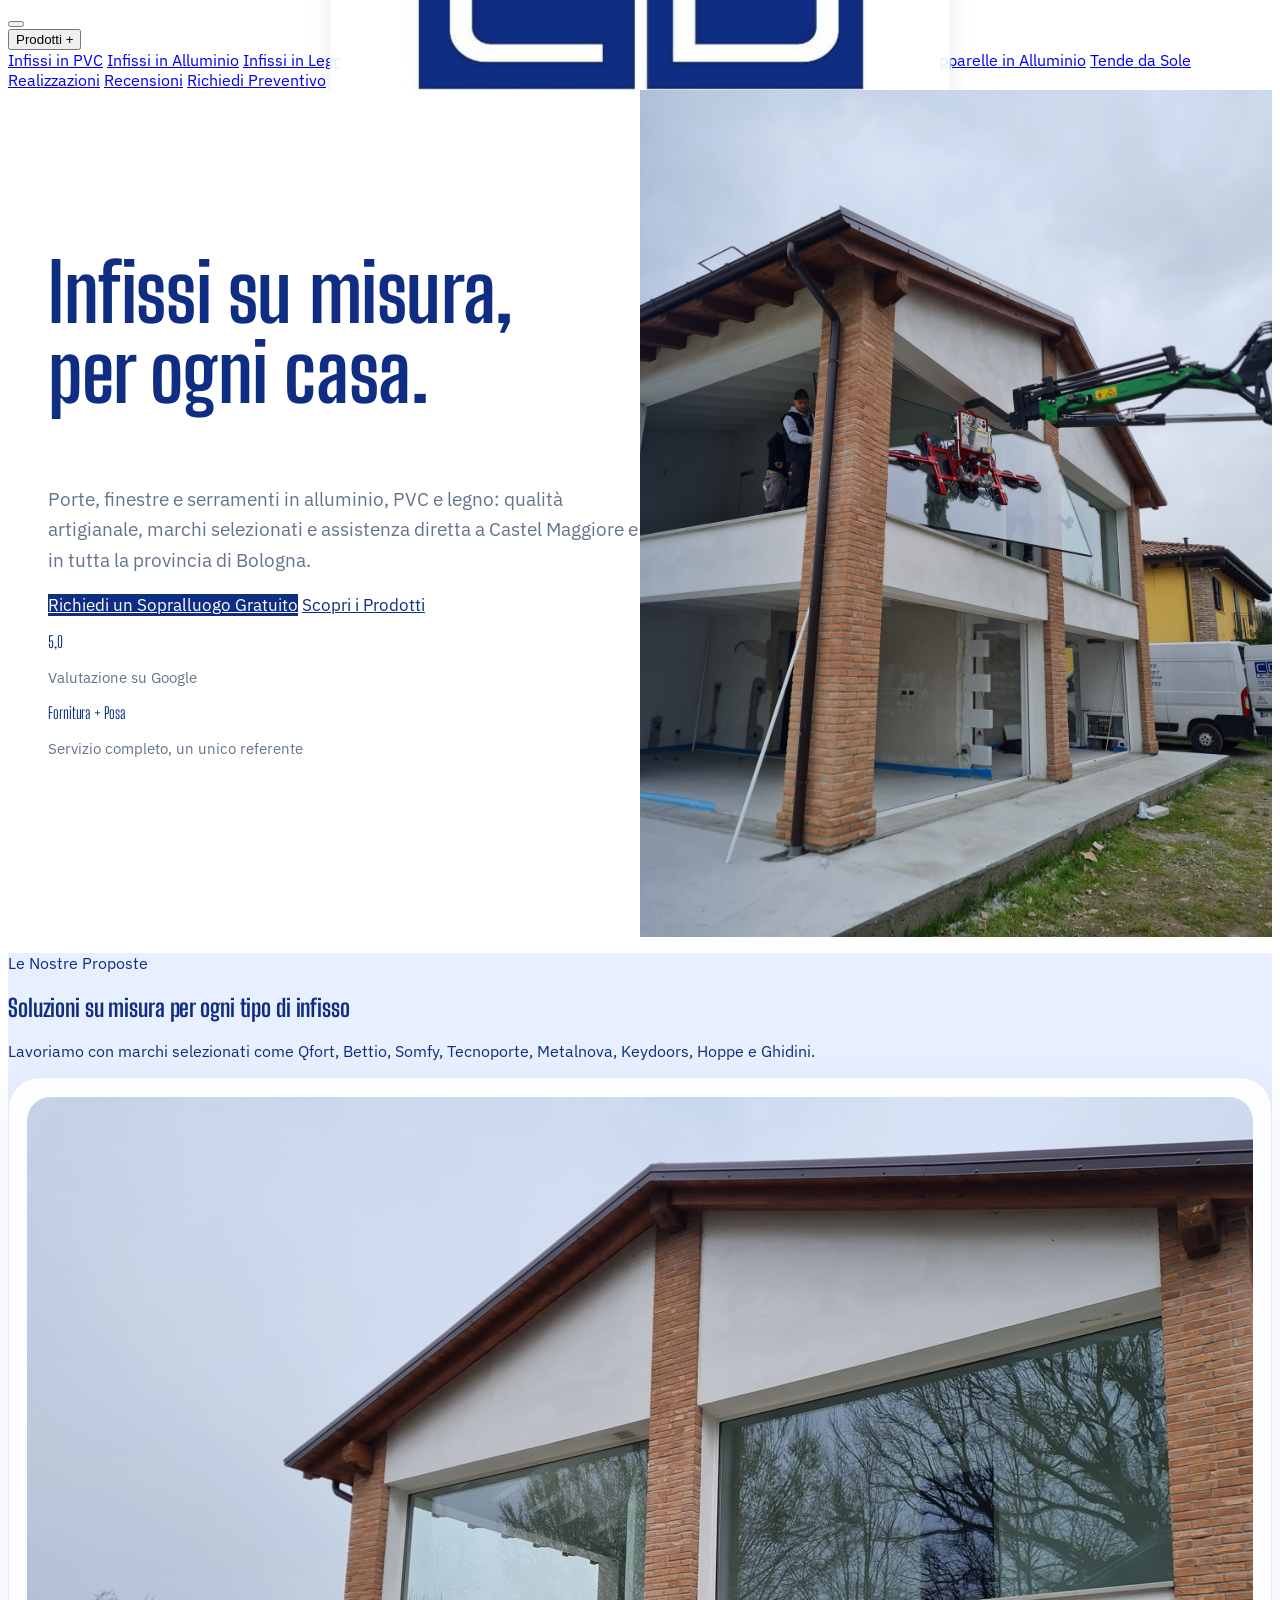
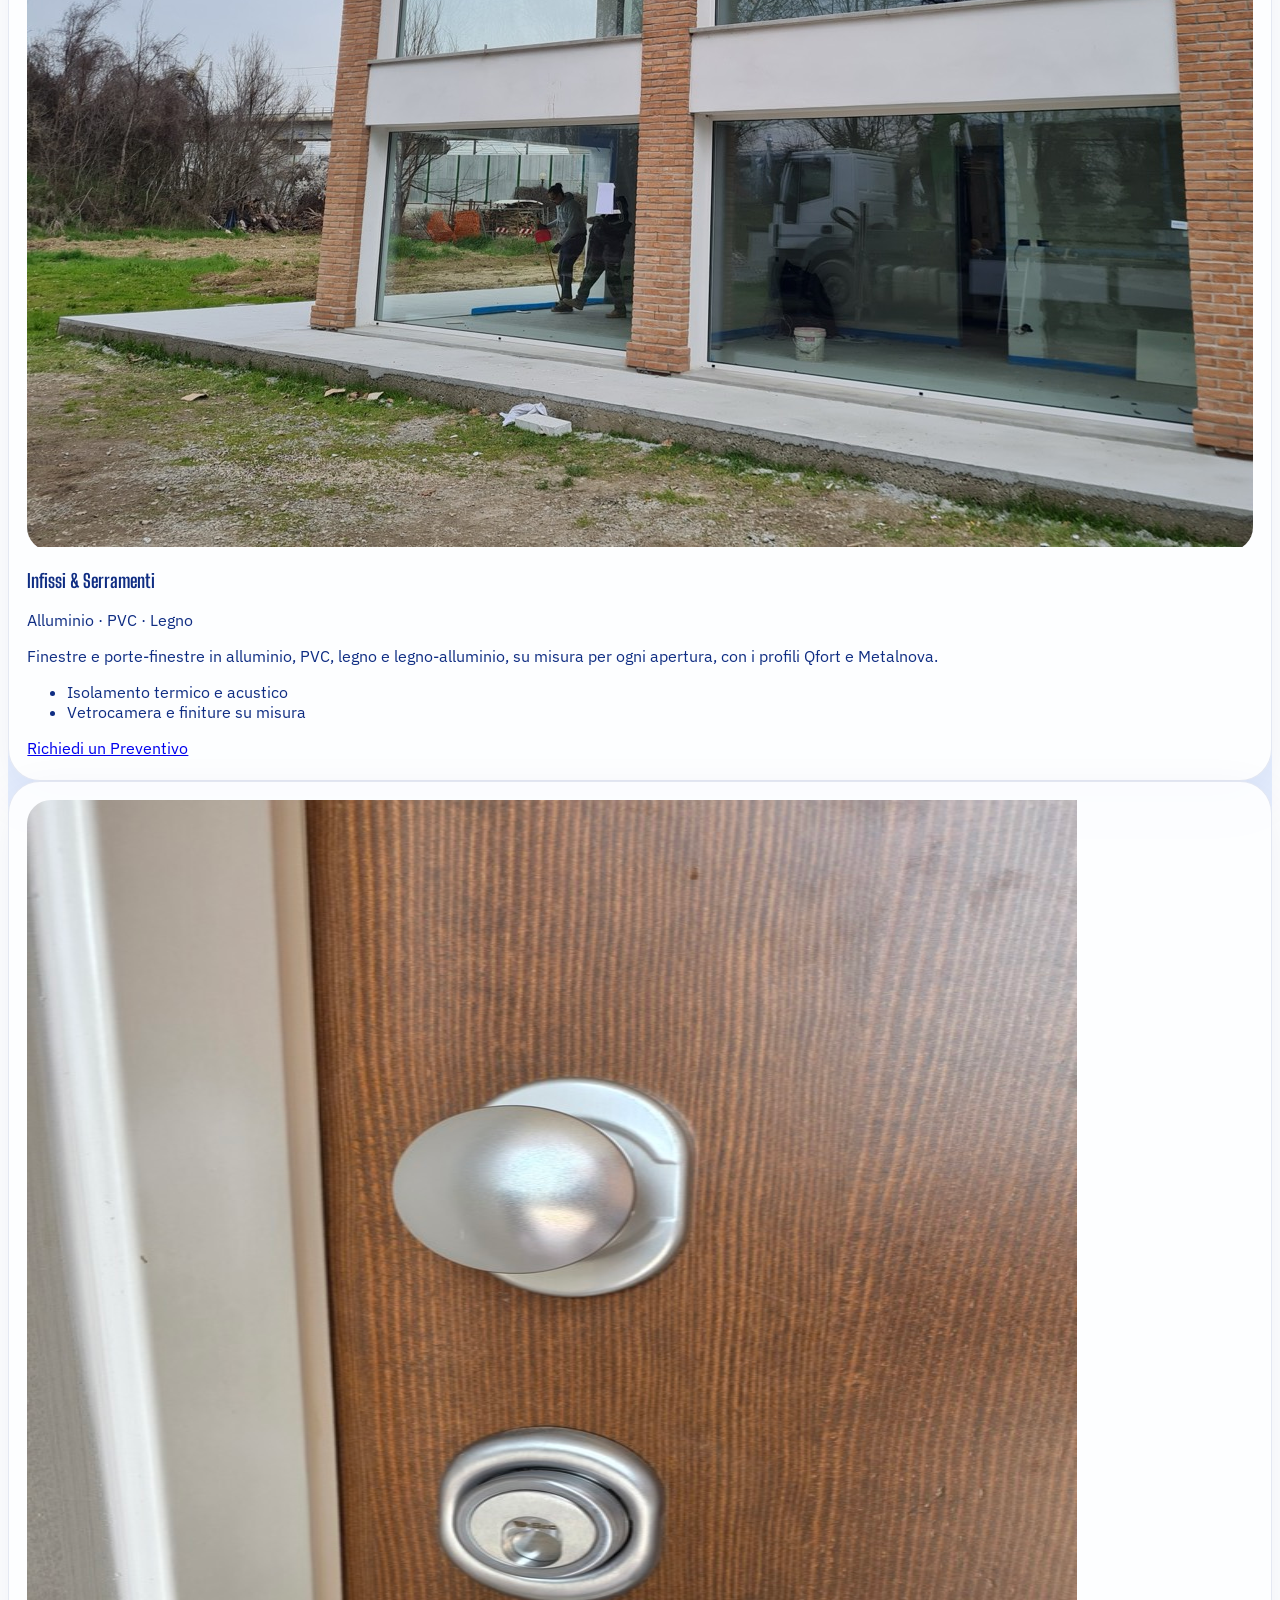
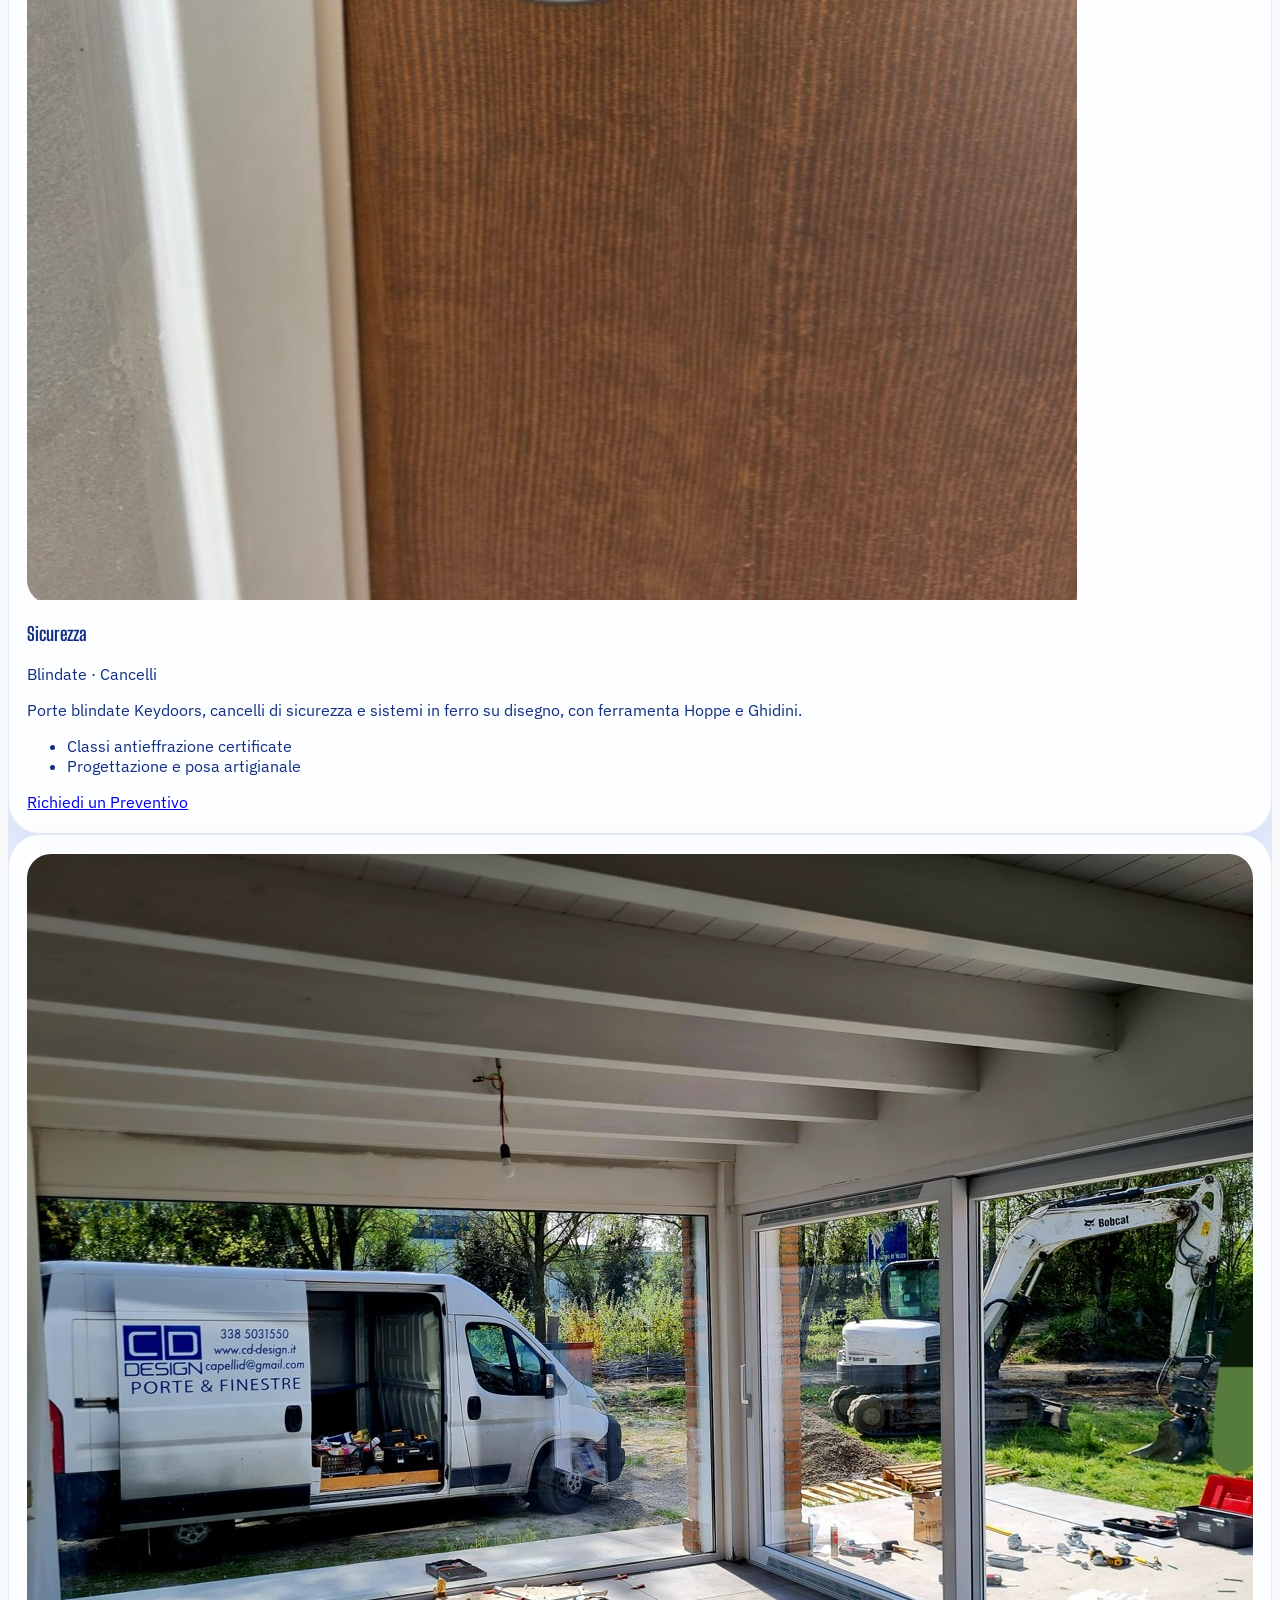
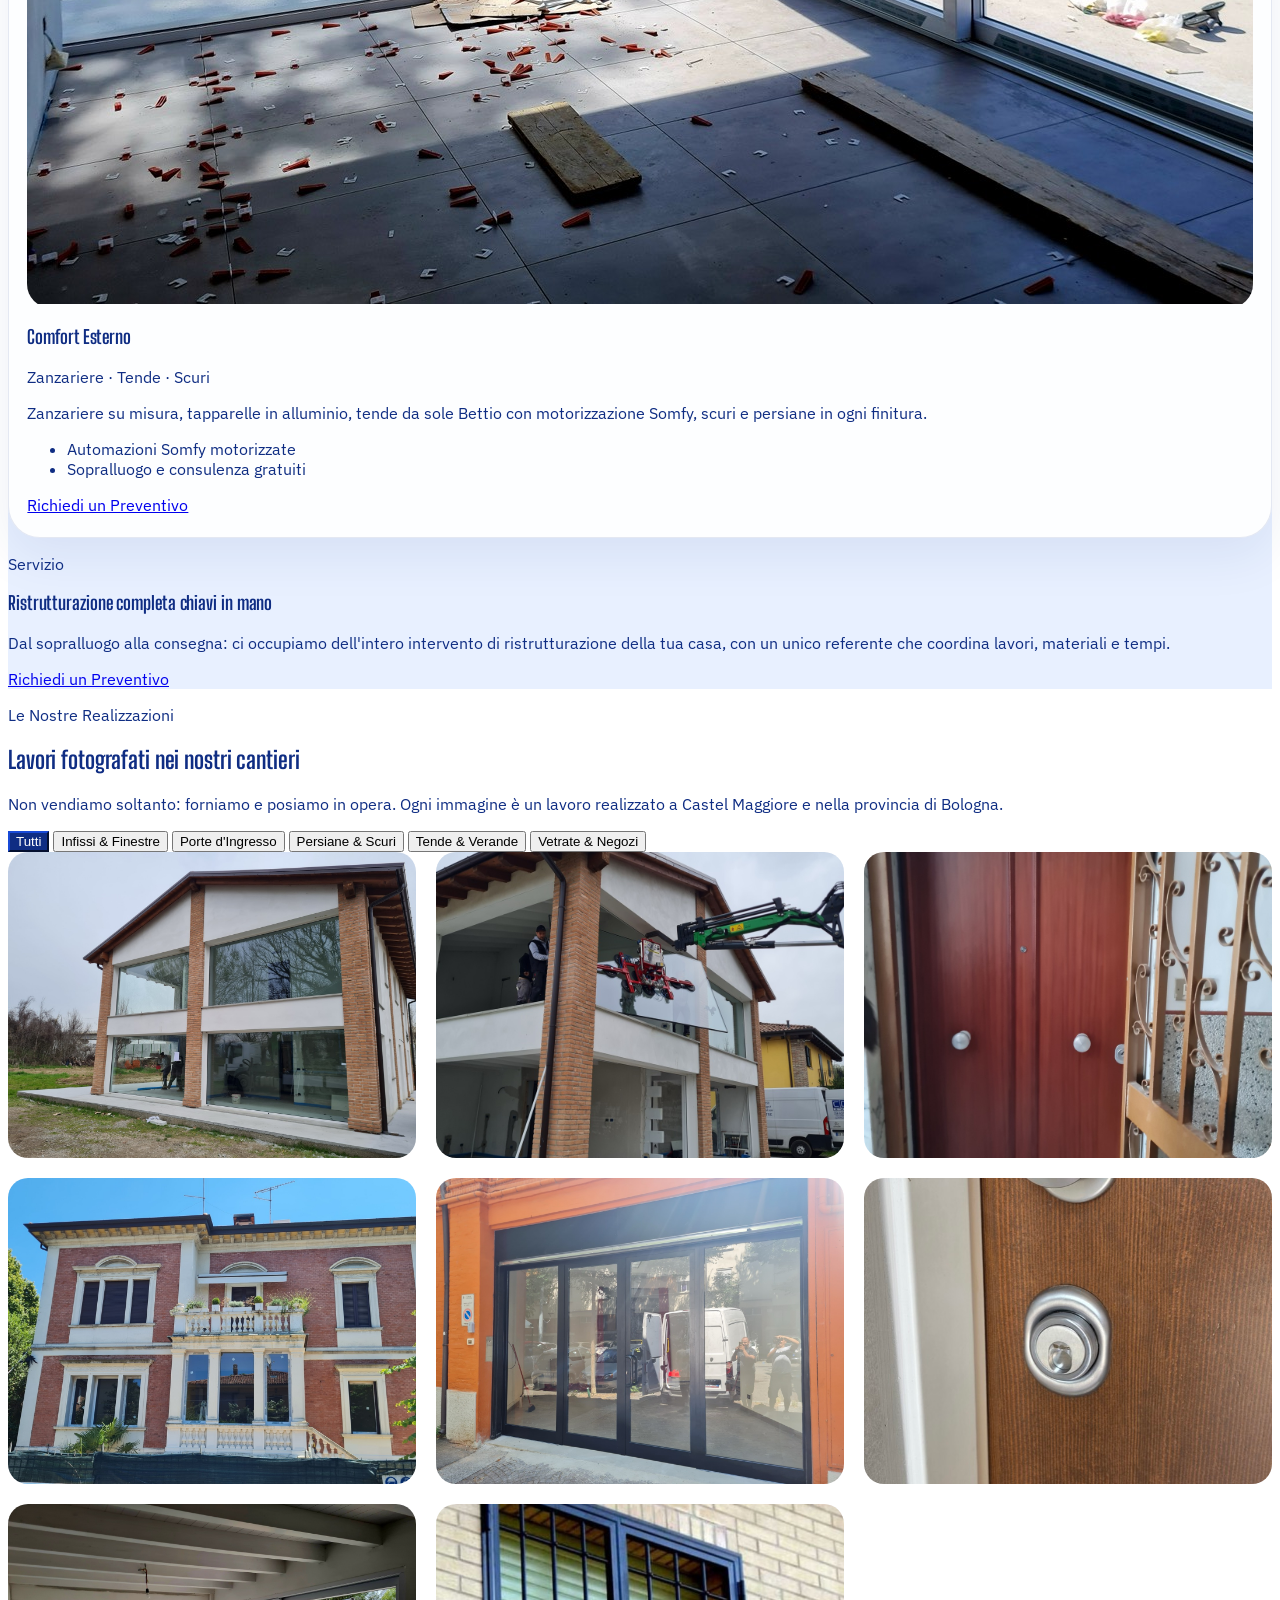
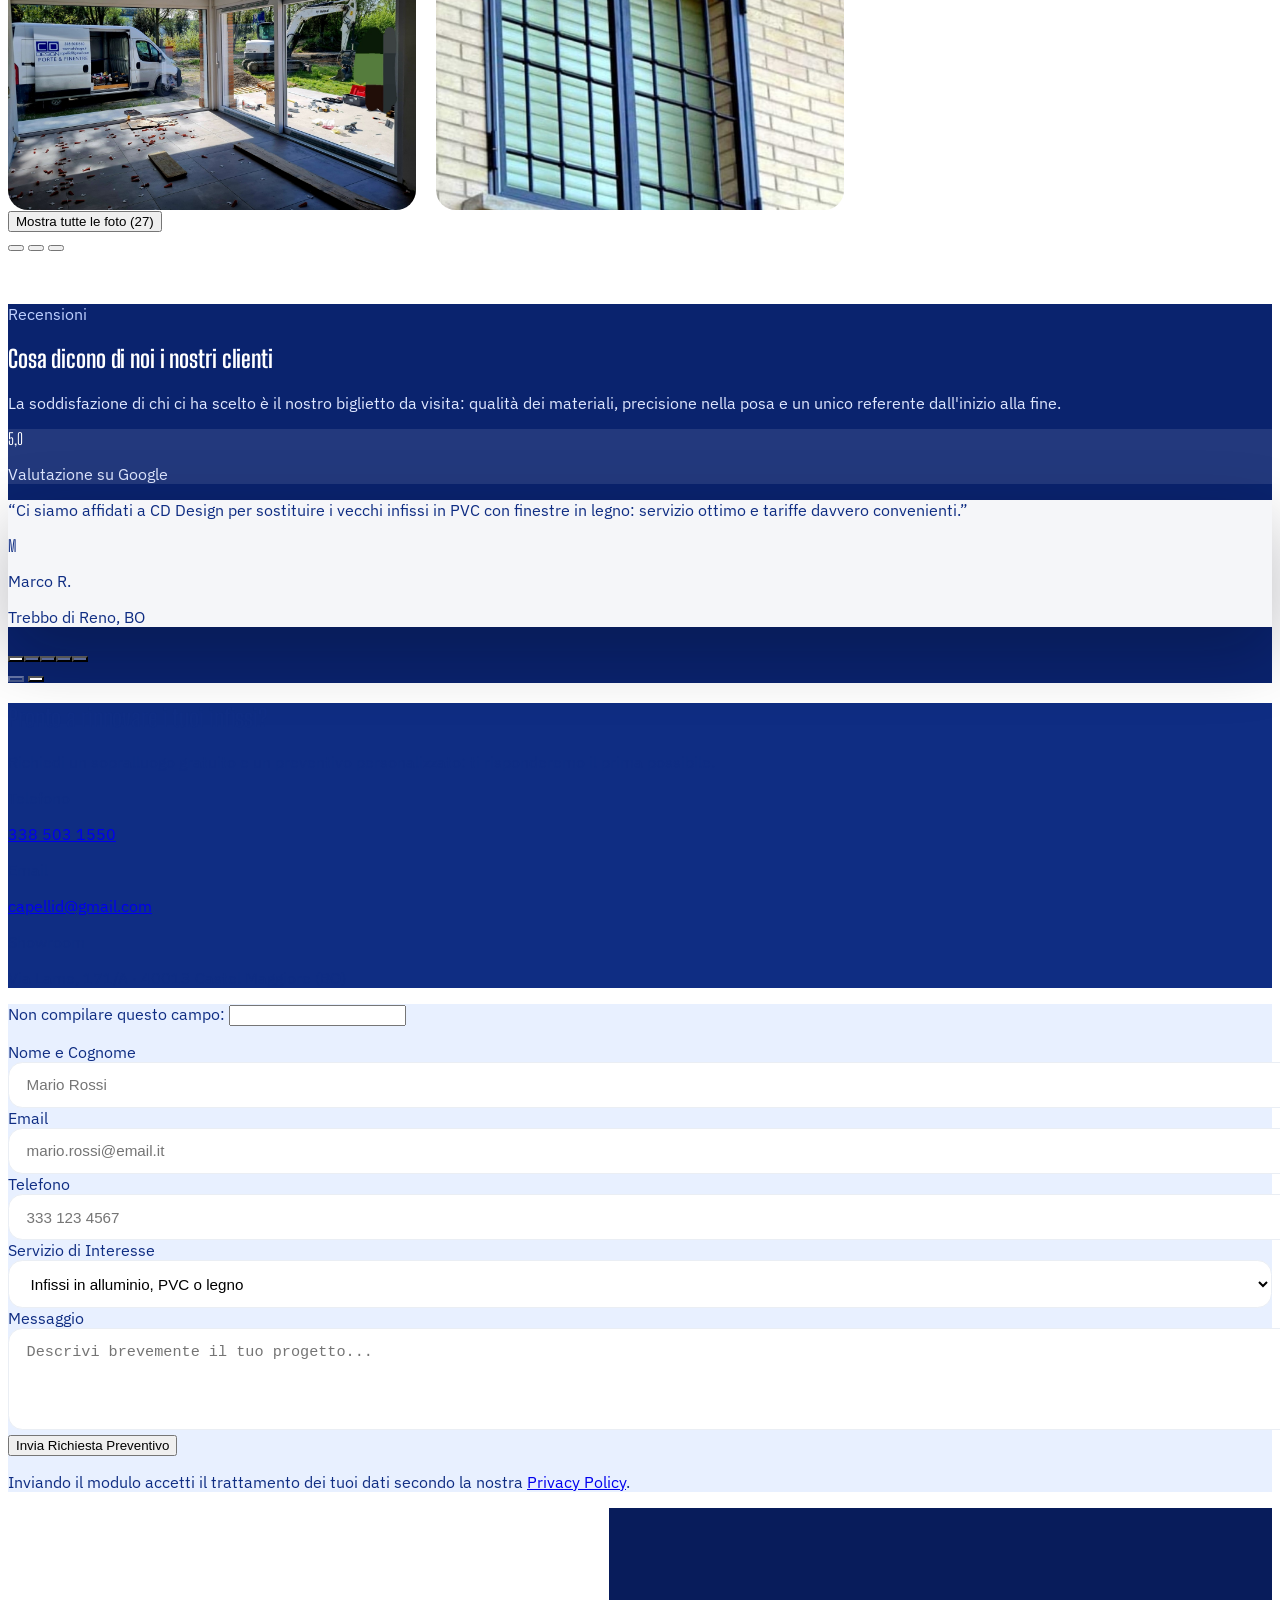
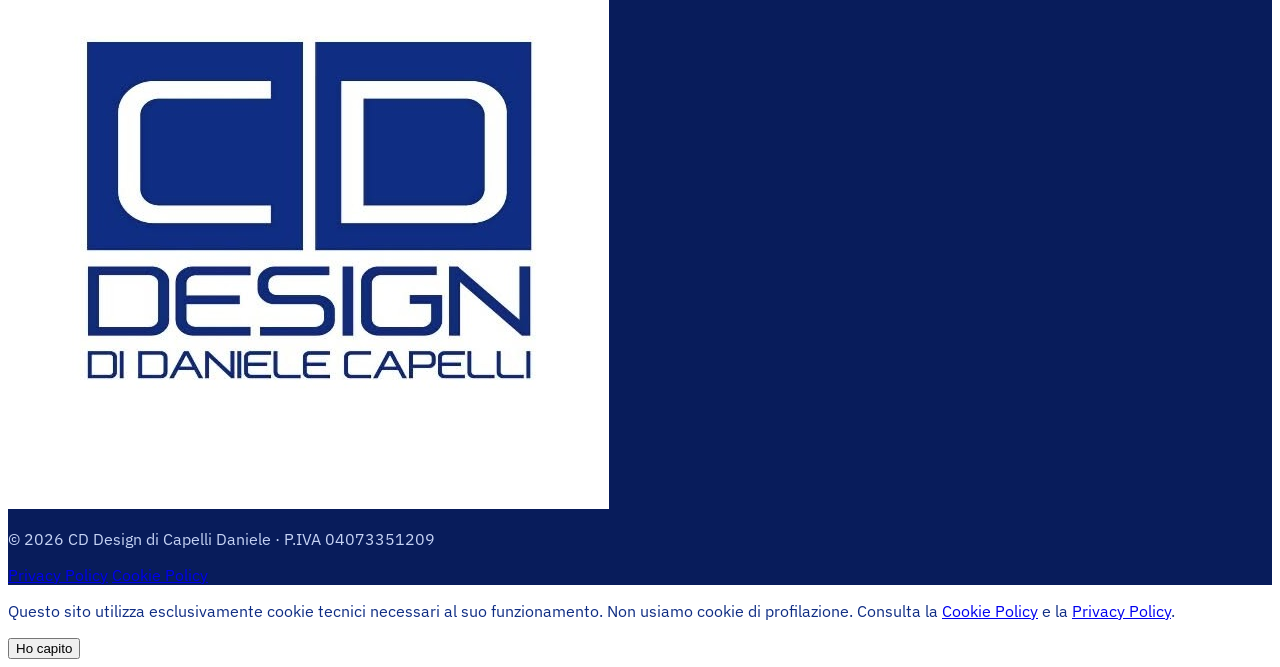
==== commit 4640fdc8: "Add Inferiate section and new product photos New standalone Inferiate page with three security-grate" ====
--- a/index.html
+++ b/index.html
@@ -5,6 +5,21 @@
 <meta name="viewport" content="width=device-width, initial-scale=1.0">
 <title>CD Design Porte &amp; Finestre | Infissi, Porte e Serramenti a Castel Maggiore</title>
 <meta name="description" content="CD Design di Capelli Daniele: infissi in alluminio, PVC e legno, porte blindate, zanzariere, tende da sole e sistemi in ferro. Fornitura e posa in opera a Castel Maggiore e provincia di Bologna.">
+<link rel="canonical" href="https://liaostudios.github.io/cd-design/">
+<meta property="og:type" content="website">
+<meta property="og:site_name" content="CD Design Porte &amp; Finestre">
+<meta property="og:locale" content="it_IT">
+<meta property="og:url" content="https://liaostudios.github.io/cd-design/">
+<meta property="og:title" content="CD Design Porte &amp; Finestre | Infissi, Porte e Serramenti a Castel Maggiore">
+<meta property="og:description" content="CD Design di Capelli Daniele: infissi in alluminio, PVC e legno, porte blindate, zanzariere, tende da sole e sistemi in ferro. Fornitura e posa in opera a Castel Maggiore e provincia di Bologna.">
+<meta property="og:image" content="https://liaostudios.github.io/cd-design/images/hero.jpg">
+<meta name="twitter:card" content="summary_large_image">
+<meta name="twitter:title" content="CD Design Porte &amp; Finestre | Infissi, Porte e Serramenti a Castel Maggiore">
+<meta name="twitter:description" content="CD Design di Capelli Daniele: infissi in alluminio, PVC e legno, porte blindate, zanzariere, tende da sole e sistemi in ferro. Fornitura e posa in opera a Castel Maggiore e provincia di Bologna.">
+<meta name="twitter:image" content="https://liaostudios.github.io/cd-design/images/hero.jpg">
+<link rel="icon" type="image/png" sizes="32x32" href="assets/favicon-32.png">
+<link rel="apple-touch-icon" sizes="180x180" href="assets/favicon-180.png">
+<link rel="icon" type="image/png" sizes="512x512" href="assets/favicon-512.png">
 <link rel="preconnect" href="https://fonts.googleapis.com">
 <link href="https://fonts.googleapis.com/css2?family=Big+Shoulders+Display:wght@400;500;600;700;800;900&family=IBM+Plex+Sans:wght@300;400;500;600;700&display=swap" rel="stylesheet">
 <script src="https://cdn.tailwindcss.com"></script>
@@ -366,6 +381,31 @@
     .sheen-text { animation: none; }
   }
 </style>
+<script type="application/ld+json">
+{
+  "@context": "https://schema.org",
+  "@type": "HomeAndConstructionBusiness",
+  "name": "CD Design di Capelli Daniele",
+  "image": "https://liaostudios.github.io/cd-design/images/hero.jpg",
+  "logo": "https://liaostudios.github.io/cd-design/images/logo.jpg",
+  "url": "https://liaostudios.github.io/cd-design/",
+  "telephone": "+393385031550",
+  "email": "capellid@gmail.com",
+  "description": "CD Design di Capelli Daniele: infissi in alluminio, PVC e legno, porte blindate, zanzariere, tende da sole e sistemi in ferro. Fornitura e posa in opera a Castel Maggiore e provincia di Bologna.",
+  "address": {
+    "@type": "PostalAddress",
+    "streetAddress": "Via Lame, 171/A",
+    "addressLocality": "Castel Maggiore",
+    "addressRegion": "BO",
+    "postalCode": "40013",
+    "addressCountry": "IT"
+  },
+  "areaServed": "Castel Maggiore e provincia di Bologna",
+  "sameAs": [
+    "https://www.facebook.com/0cddesign/"
+  ]
+}
+</script>
 </head>
 <body class="antialiased">
 
@@ -373,7 +413,7 @@
 <nav id="siteNav" class="home-nav fixed top-0 left-0 right-0 z-50 h-20 border-b">
   <div class="home-nav__inner max-w-7xl mx-auto h-full px-6 md:px-10 flex items-center">
     <a href="index.html" class="home-nav__brand flex items-center gap-2" aria-label="CD Design - Home">
-      <img src="images/logo.jpg" alt="CD Design Porte &amp; Finestre" class="h-[3.75rem] md:h-12 w-auto object-contain rounded-md transition-transform duration-300 ease-out hover:rotate-[30deg]">
+      <img src="images/logo.jpg" alt="CD Design Porte &amp; Finestre" class="h-[3.75rem] md:h-12 w-auto object-contain rounded-md">
     </a>
     <div class="relative">
       <button id="menuBtn" aria-label="Apri menu" aria-expanded="false" class="w-11 h-11 rounded-full border border-brand-100 flex items-center justify-center hover:border-brand-900 transition-colors bg-white/70">
@@ -391,6 +431,7 @@
           <a href="infissi-alluminio.html" class="px-4 py-2 rounded-lg hover:bg-brand-50 text-sm text-brand-400 hover:text-brand-900 transition-colors">Infissi in Alluminio</a>
           <a href="infissi-legno.html" class="px-4 py-2 rounded-lg hover:bg-brand-50 text-sm text-brand-400 hover:text-brand-900 transition-colors">Infissi in Legno</a>
           <a href="porte-blindate.html" class="px-4 py-2 rounded-lg hover:bg-brand-50 text-sm text-brand-400 hover:text-brand-900 transition-colors">Porte Blindate</a>
+          <a href="inferiate.html" class="px-4 py-2 rounded-lg hover:bg-brand-50 text-sm text-brand-400 hover:text-brand-900 transition-colors">Inferiate</a>
           <a href="zanzariere.html" class="px-4 py-2 rounded-lg hover:bg-brand-50 text-sm text-brand-400 hover:text-brand-900 transition-colors">Zanzariere</a>
           <a href="persiane-scuri-alluminio.html" class="px-4 py-2 rounded-lg hover:bg-brand-50 text-sm text-brand-400 hover:text-brand-900 transition-colors">Persiane e Scuri in Alluminio</a>
           <a href="porte-interne.html" class="px-4 py-2 rounded-lg hover:bg-brand-50 text-sm text-brand-400 hover:text-brand-900 transition-colors">Porte Interne</a>
@@ -818,7 +859,7 @@
 <footer class="home-footer border-t">
   <div class="max-w-7xl mx-auto px-6 md:px-10 py-10 flex flex-col md:flex-row items-center justify-between gap-6">
     <div class="flex items-center gap-2.5">
-      <img src="images/logo.jpg" alt="CD Design" class="h-8 w-auto object-contain rounded-md transition-transform duration-300 ease-out hover:rotate-[30deg]">
+      <img src="images/logo.jpg" alt="CD Design" class="h-8 w-auto object-contain rounded-md">
       <p class="footer-muted text-sm">&copy; <span id="year"></span> CD Design di Capelli Daniele &middot; P.IVA 04073351209</p>
     </div>
     <div class="footer-muted flex gap-6 text-sm">
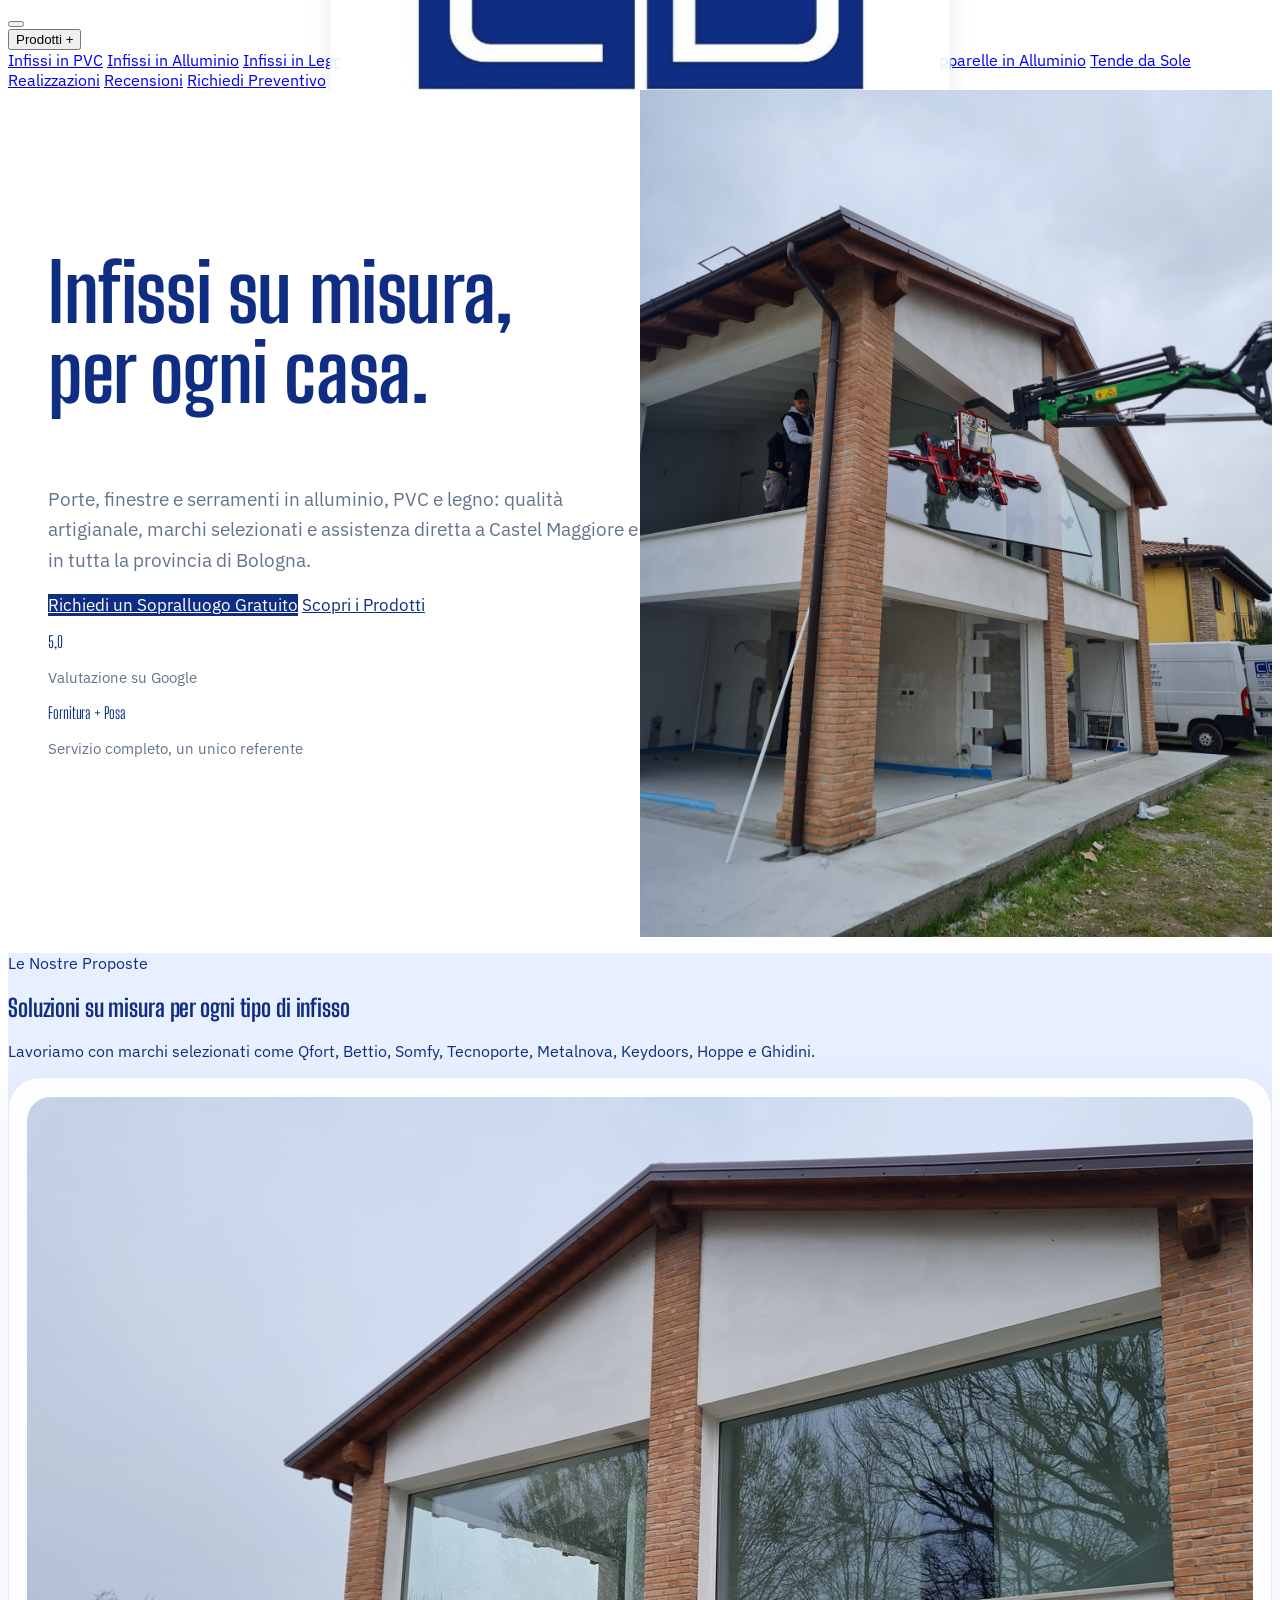
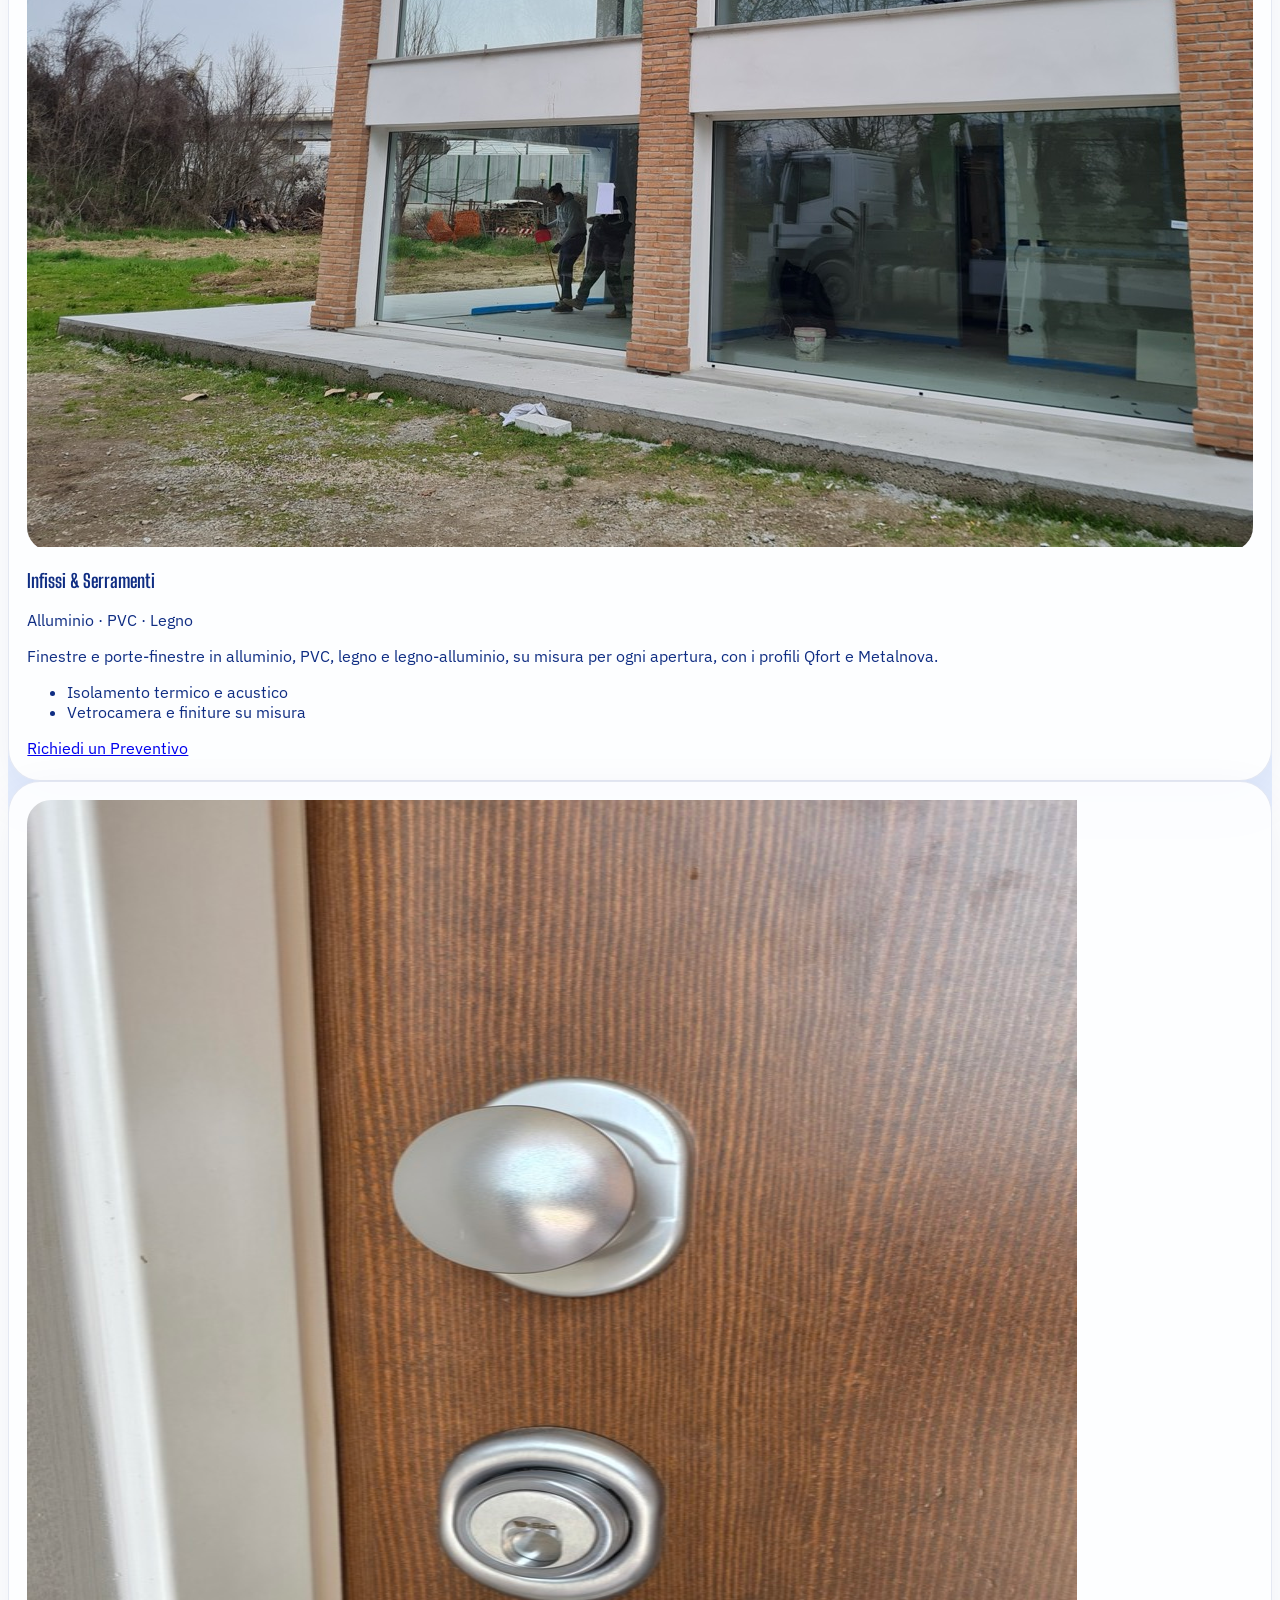
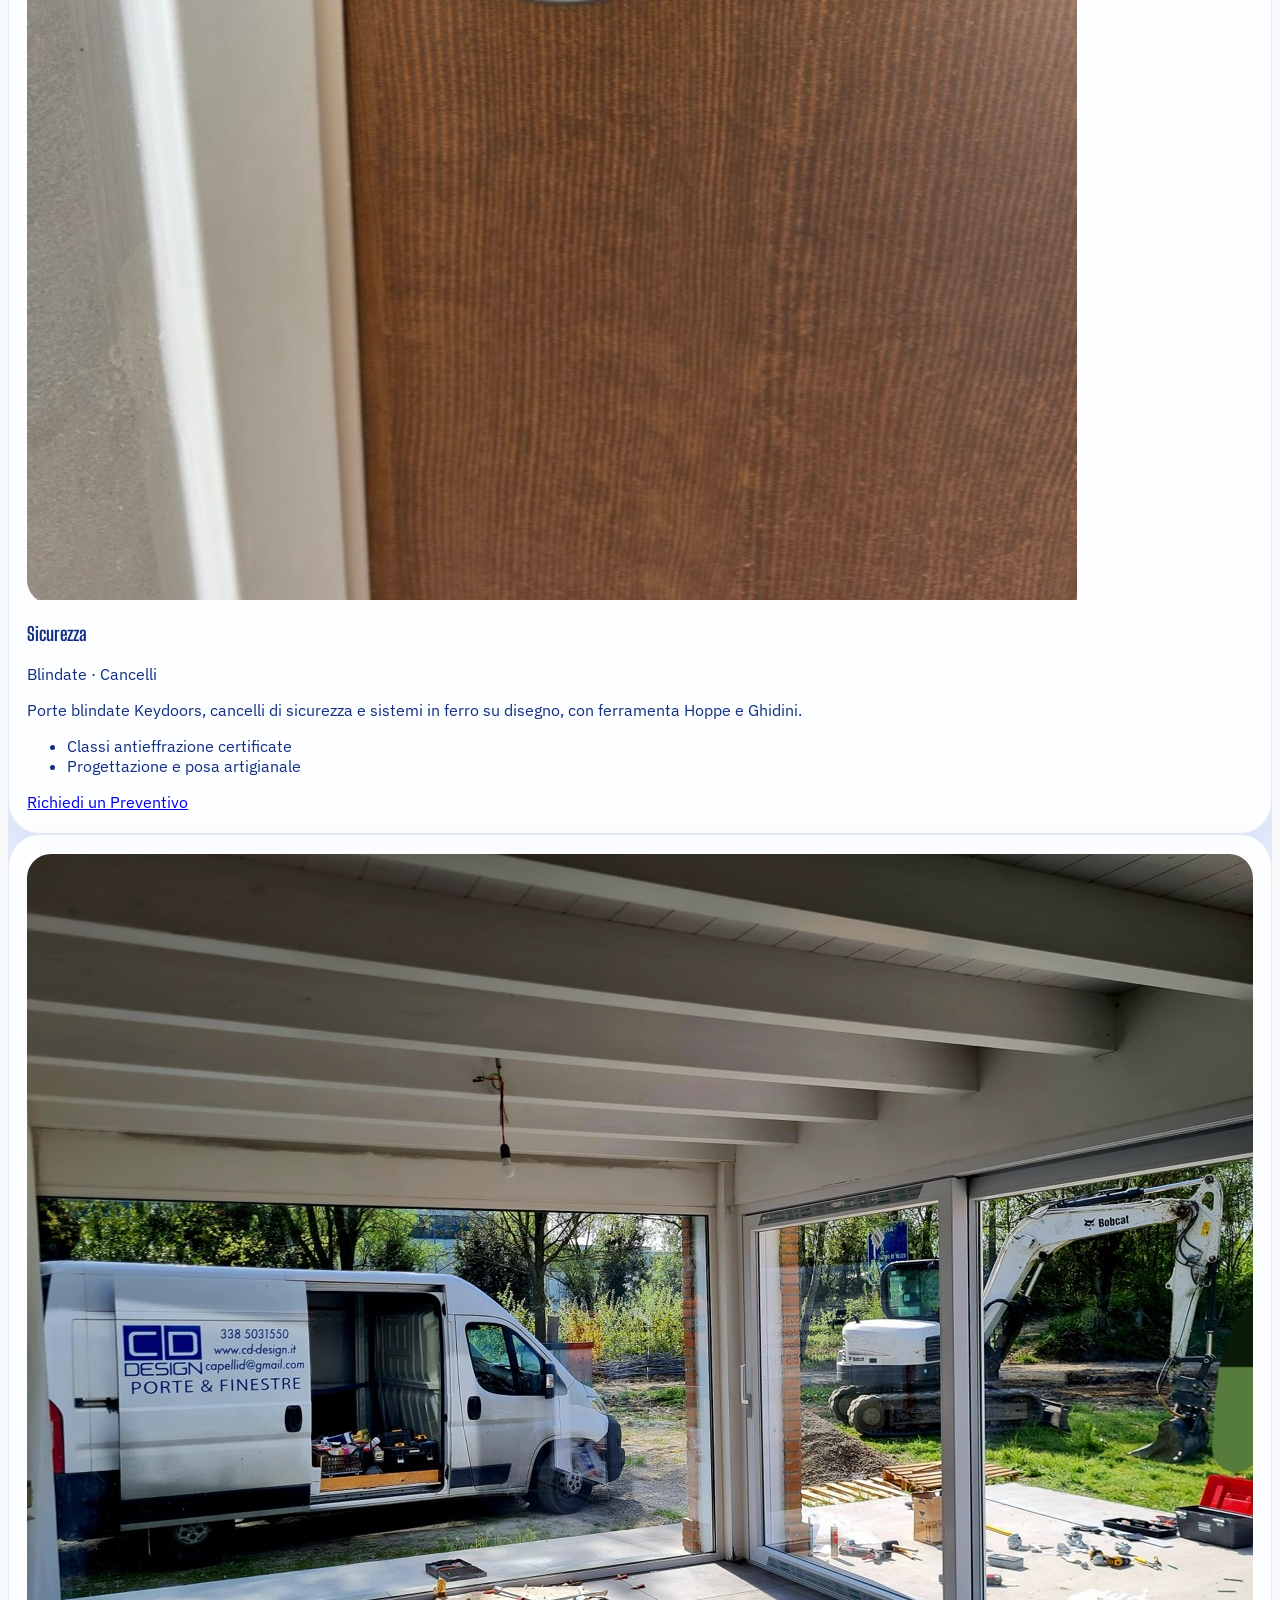
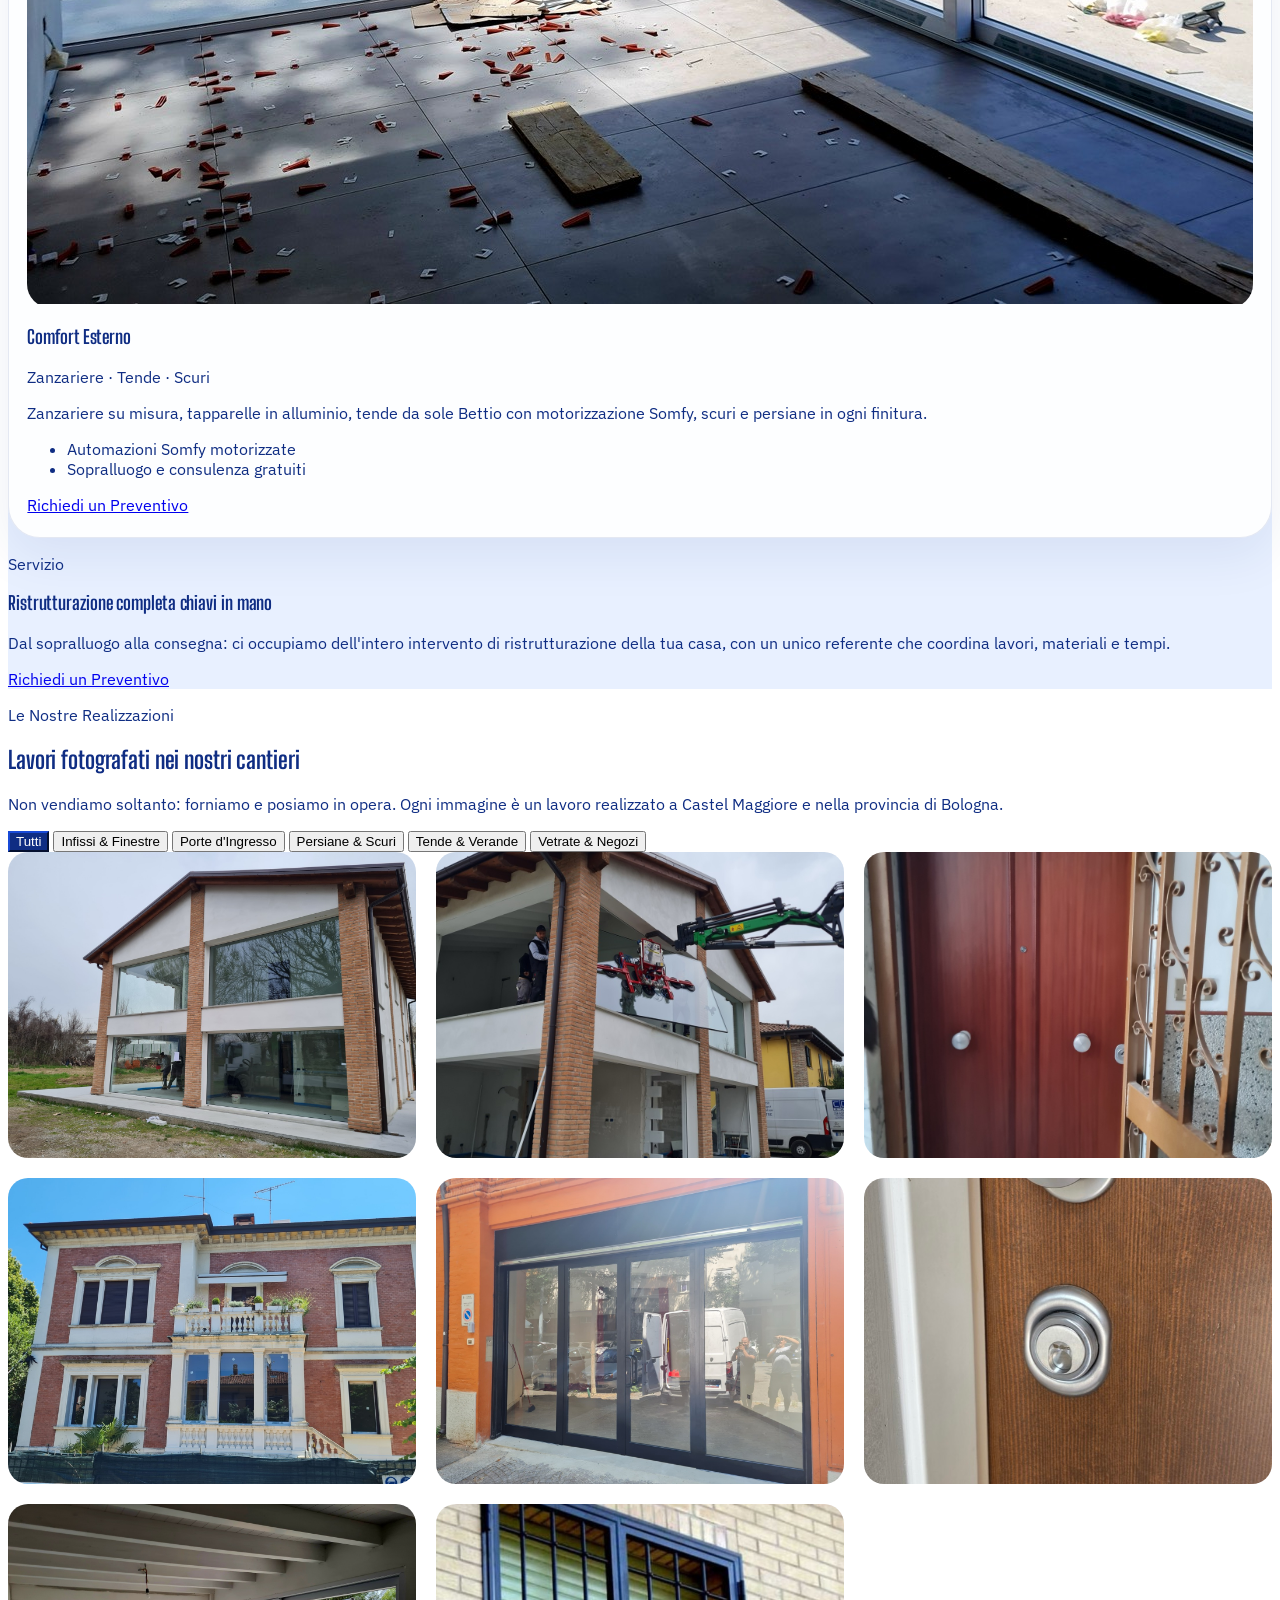
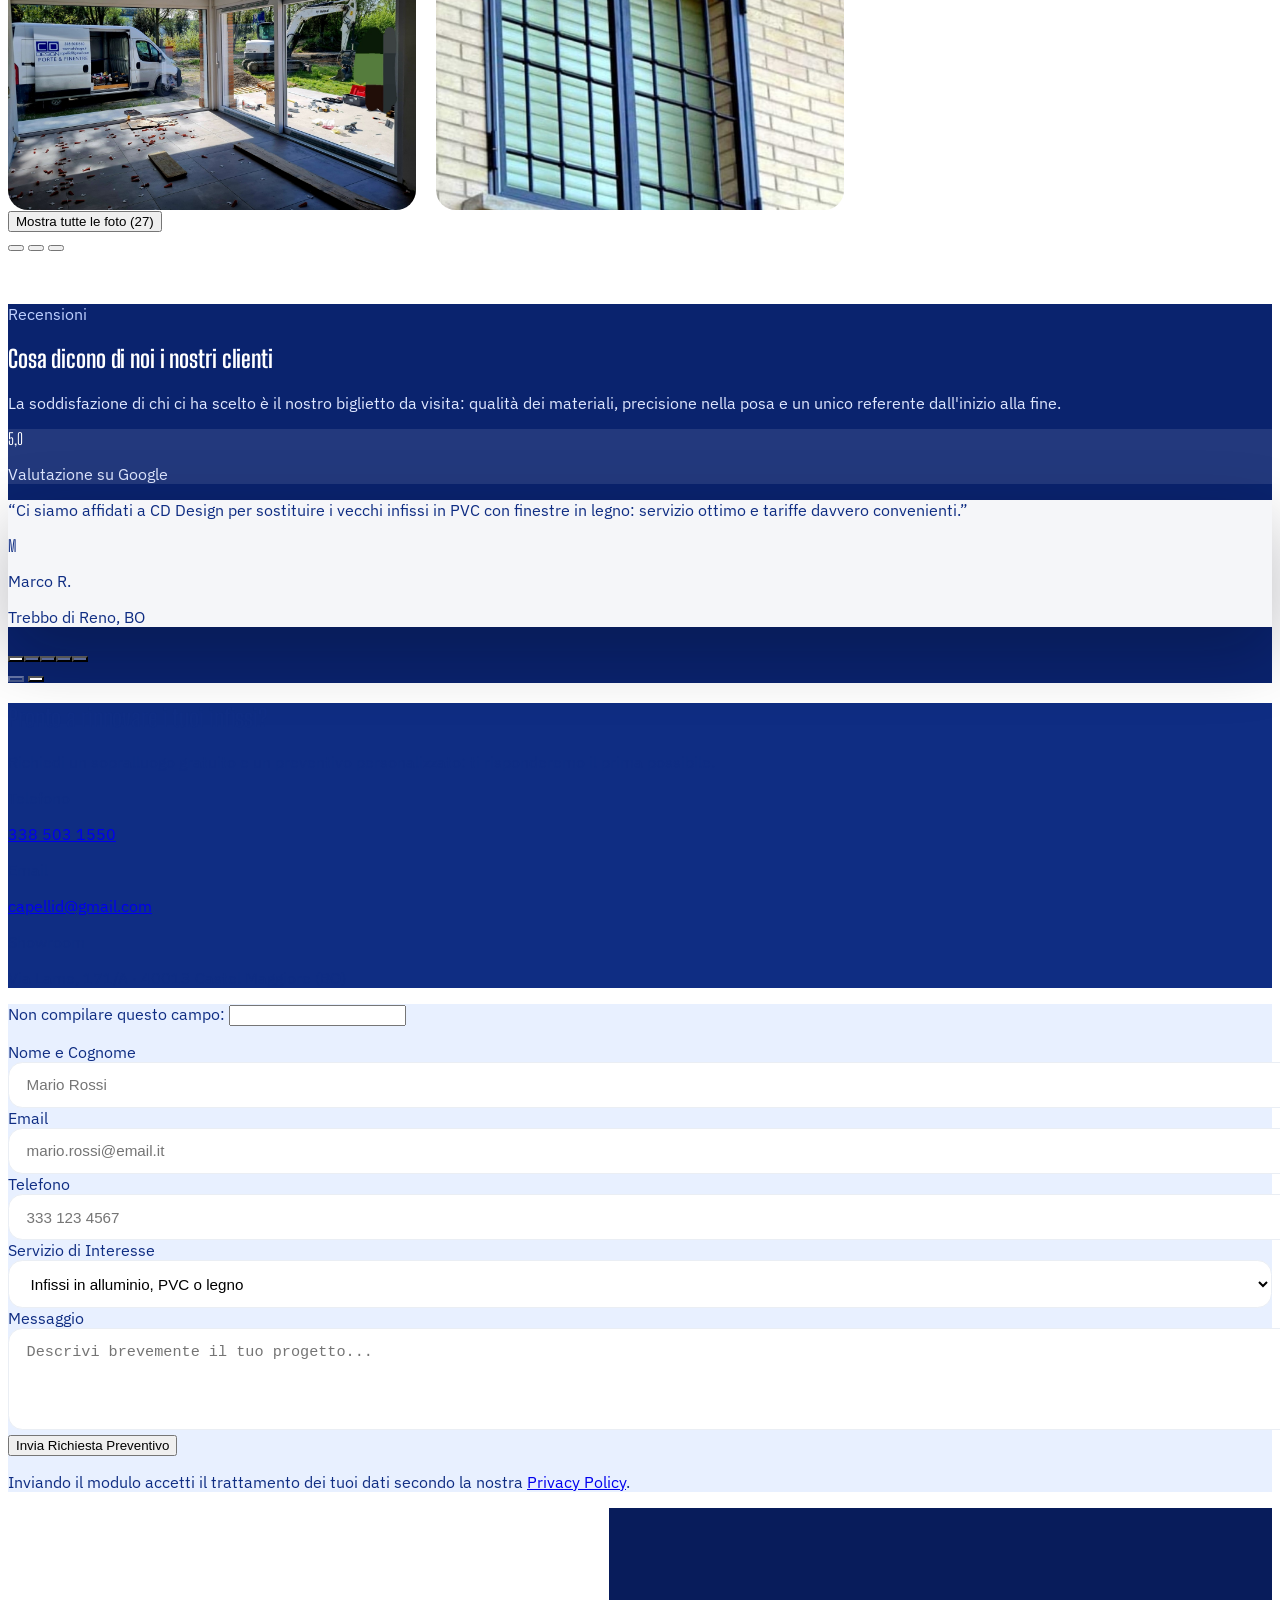
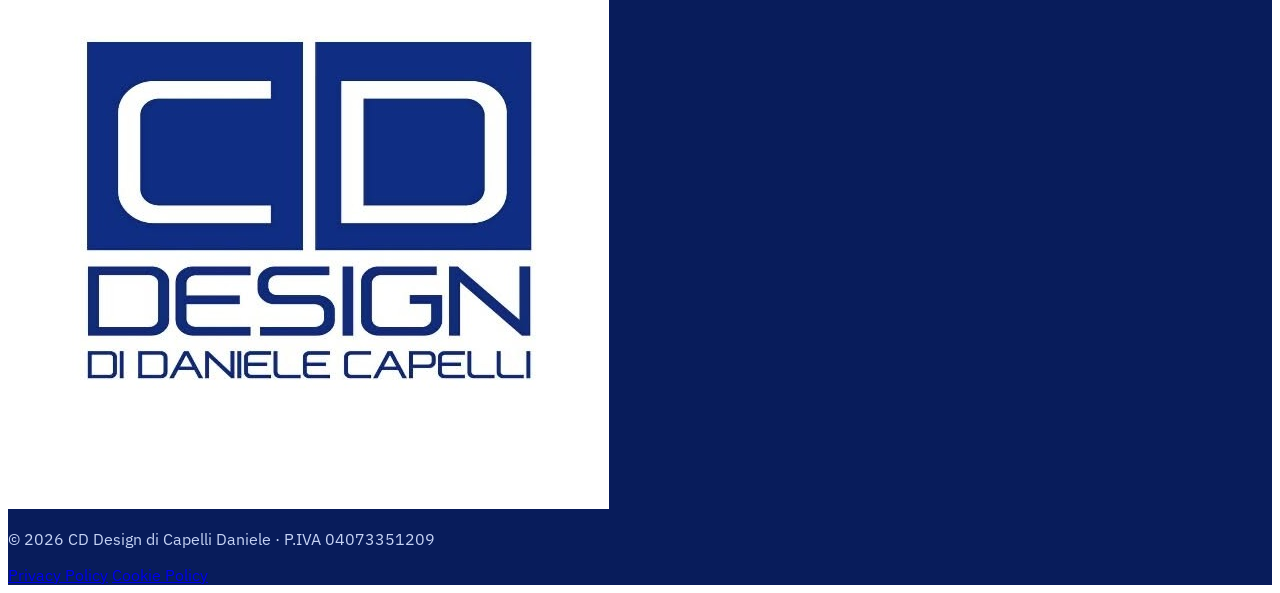
==== commit 7e4058ea: "Remove custom cookie banner now that iubenda is integrated Co-Authored-By: Claude Sonnet 5.5 <norepl" ====
--- a/index.html
+++ b/index.html
@@ -3,6 +3,7 @@
 <head>
 <meta charset="UTF-8">
 <meta name="viewport" content="width=device-width, initial-scale=1.0">
+<script type="text/javascript" src="https://embeds.iubenda.com/widgets/5c360cf1-d263-40f5-886e-3d1045f3835b.js"></script>
 <title>CD Design Porte &amp; Finestre | Infissi, Porte e Serramenti a Castel Maggiore</title>
 <meta name="description" content="CD Design di Capelli Daniele: infissi in alluminio, PVC e legno, porte blindate, zanzariere, tende da sole e sistemi in ferro. Fornitura e posa in opera a Castel Maggiore e provincia di Bologna.">
 <link rel="canonical" href="https://liaostudios.github.io/cd-design/">
@@ -1083,27 +1084,6 @@
     show(0); restart();
   })();
 
-  /* ---- Banner cookie ---- */
-  (function () {
-    const KEY = 'cd_cookie_consent';
-    let stored = null;
-    try { stored = localStorage.getItem(KEY); } catch (e) {}
-    if (stored) return;
-    const banner = document.createElement('div');
-    banner.className = 'fixed bottom-0 left-0 right-0 z-[70] bg-white border-t border-brand-100 shadow-2xl';
-    banner.setAttribute('role', 'dialog');
-    banner.setAttribute('aria-label', 'Informativa cookie');
-    banner.innerHTML =
-      '<div class="max-w-7xl mx-auto px-6 md:px-10 py-5 flex flex-col md:flex-row md:items-center gap-4 md:gap-8">' +
-        '<p class="text-sm text-brand-400 leading-relaxed flex-1">Questo sito utilizza esclusivamente cookie tecnici necessari al suo funzionamento. Non usiamo cookie di profilazione. Consulta la <a href="cookie.html" class="underline hover:text-brand-900">Cookie Policy</a> e la <a href="privacy.html" class="underline hover:text-brand-900">Privacy Policy</a>.</p>' +
-        '<button id="cookieOk" class="shrink-0 bg-brand-900 text-white text-sm font-medium px-6 py-3 rounded-full hover:-translate-y-0.5 transition-transform">Ho capito</button>' +
-      '</div>';
-    document.body.appendChild(banner);
-    document.getElementById('cookieOk').addEventListener('click', () => {
-      try { localStorage.setItem(KEY, '1'); } catch (e) {}
-      banner.remove();
-    });
-  })();
 </script>
 </body>
 </html>
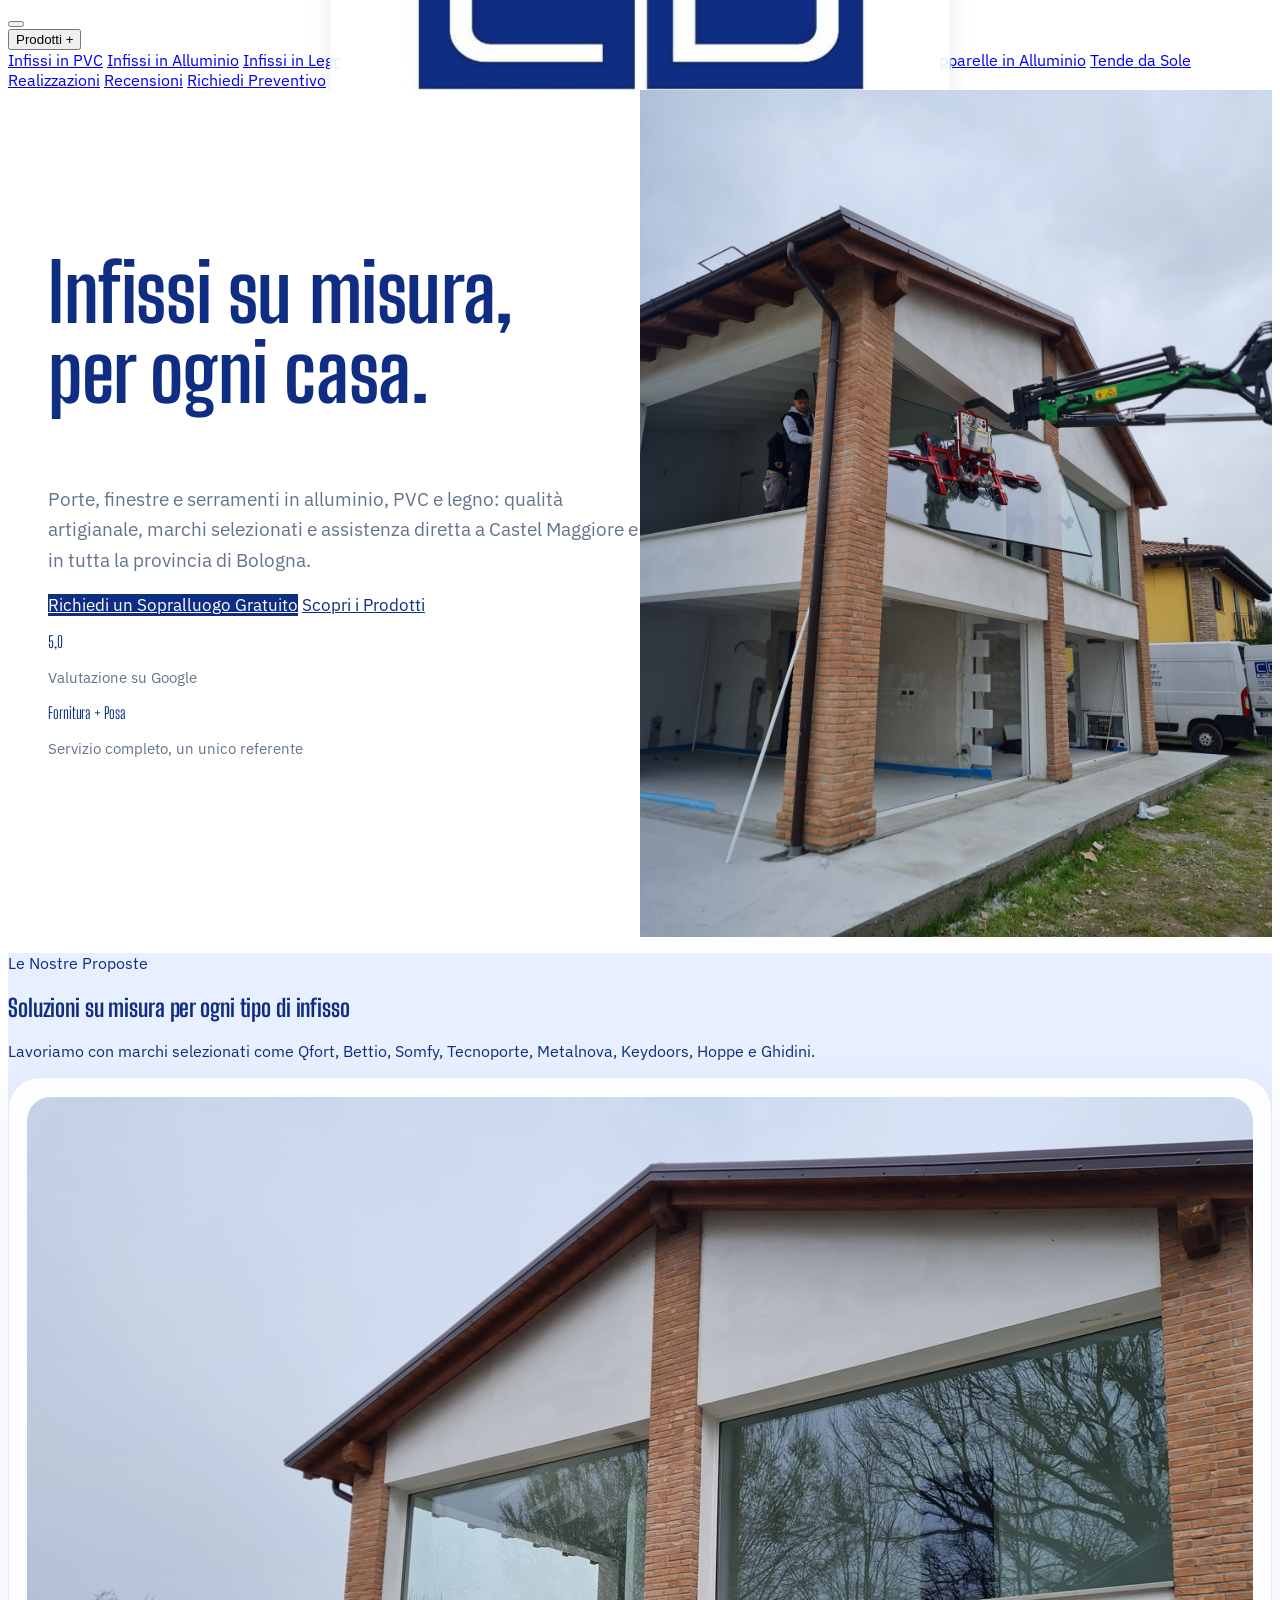
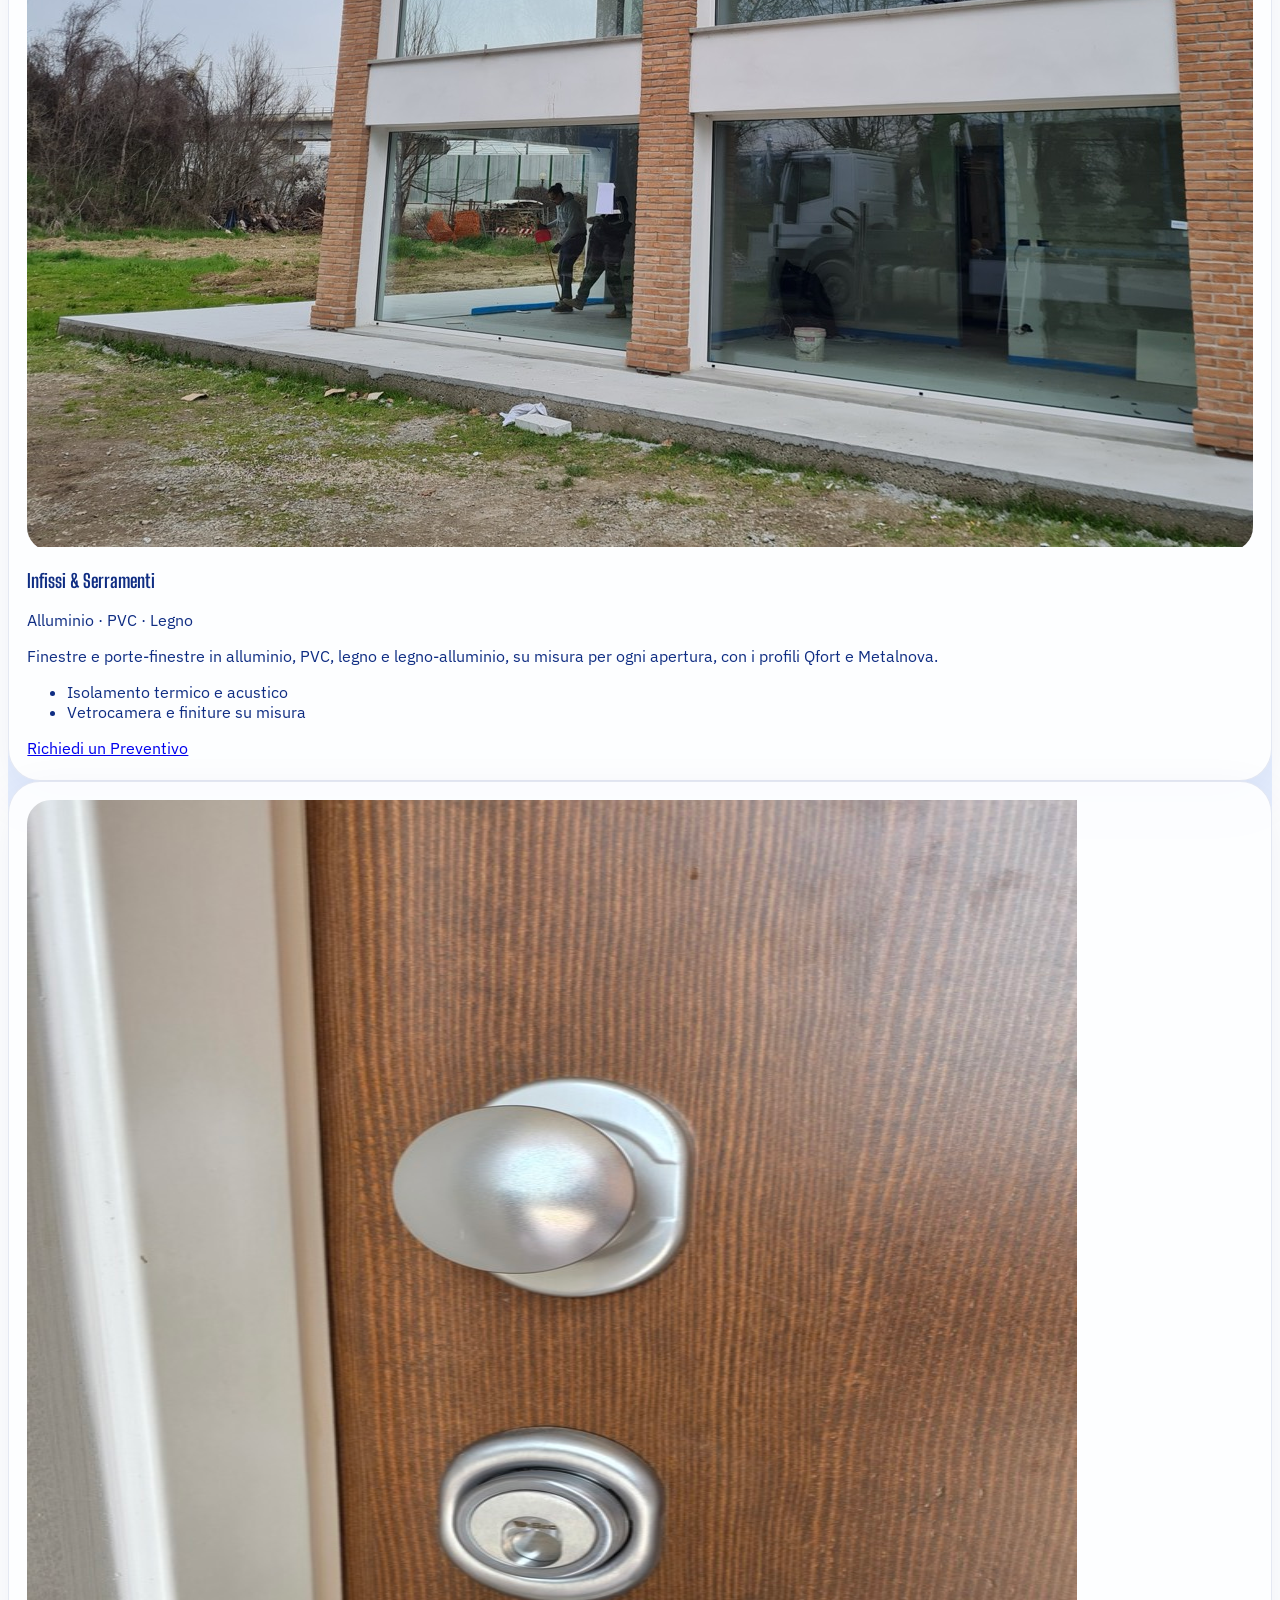
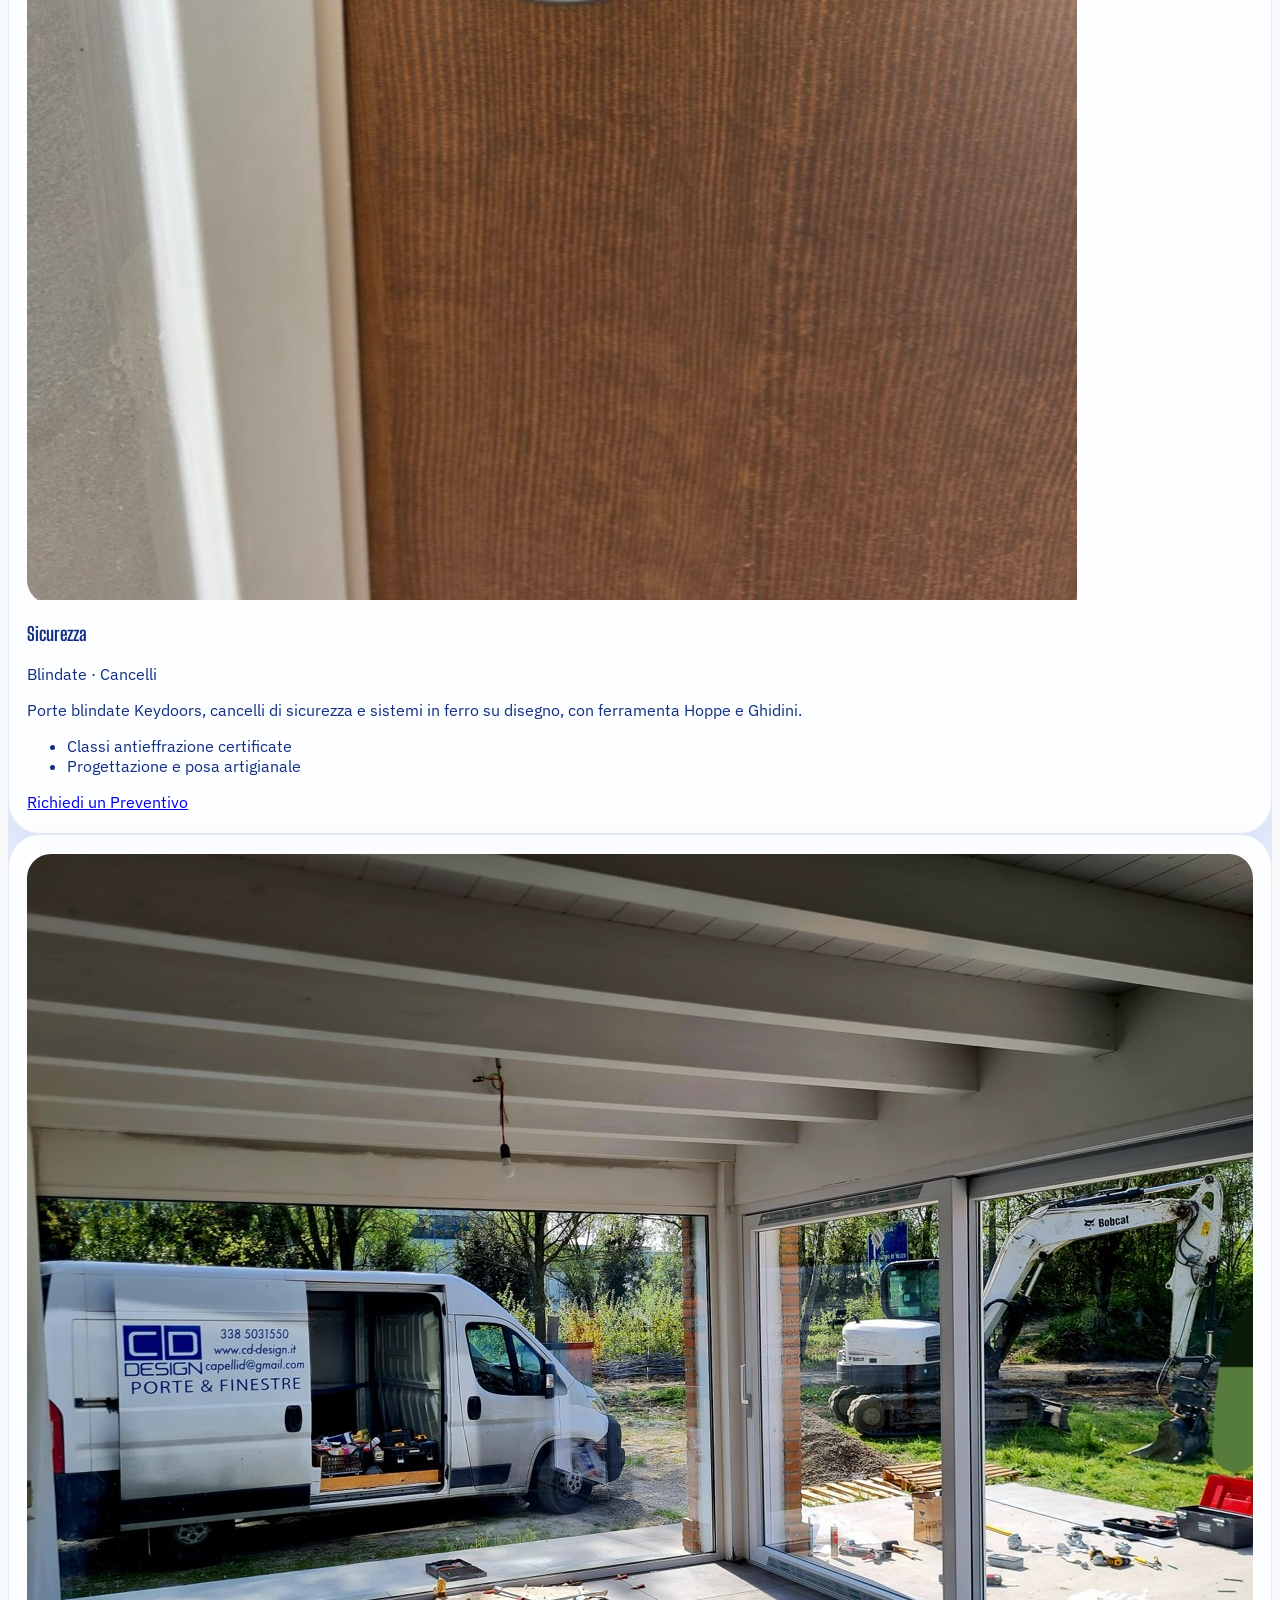
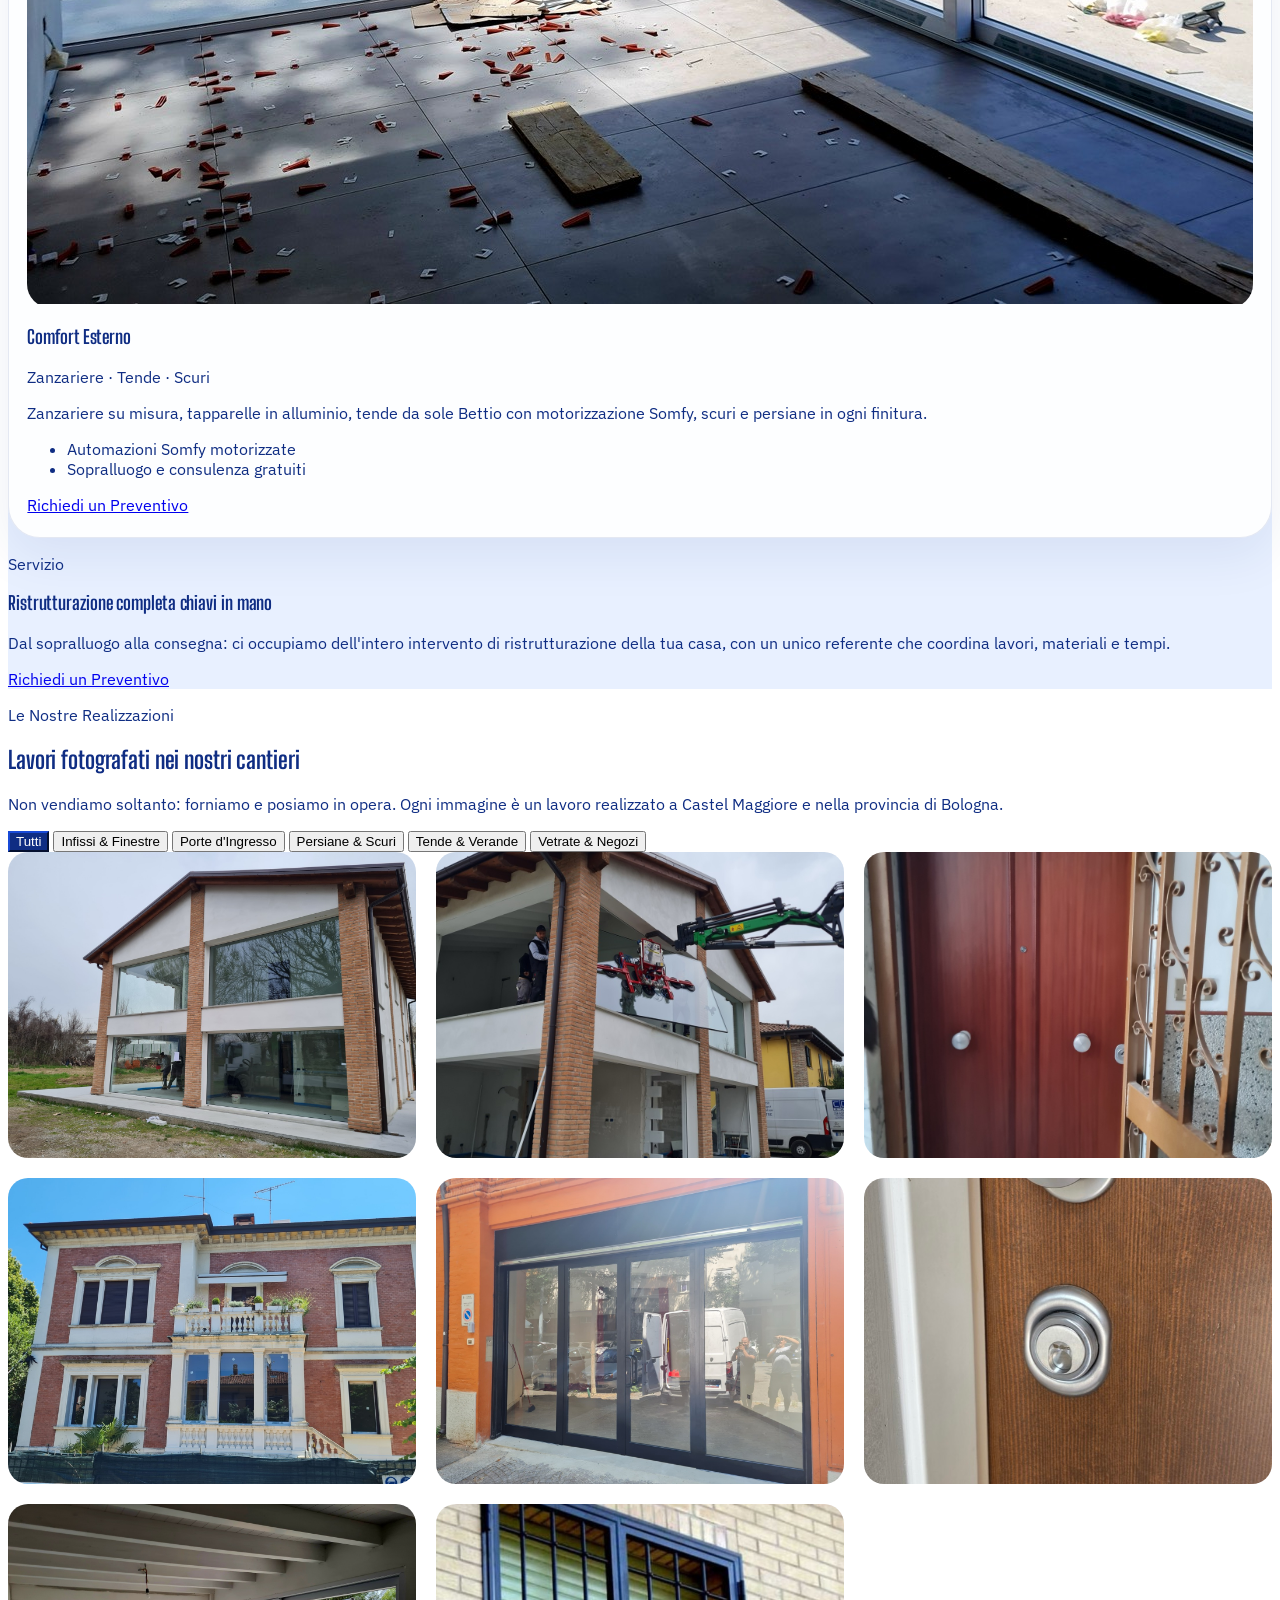
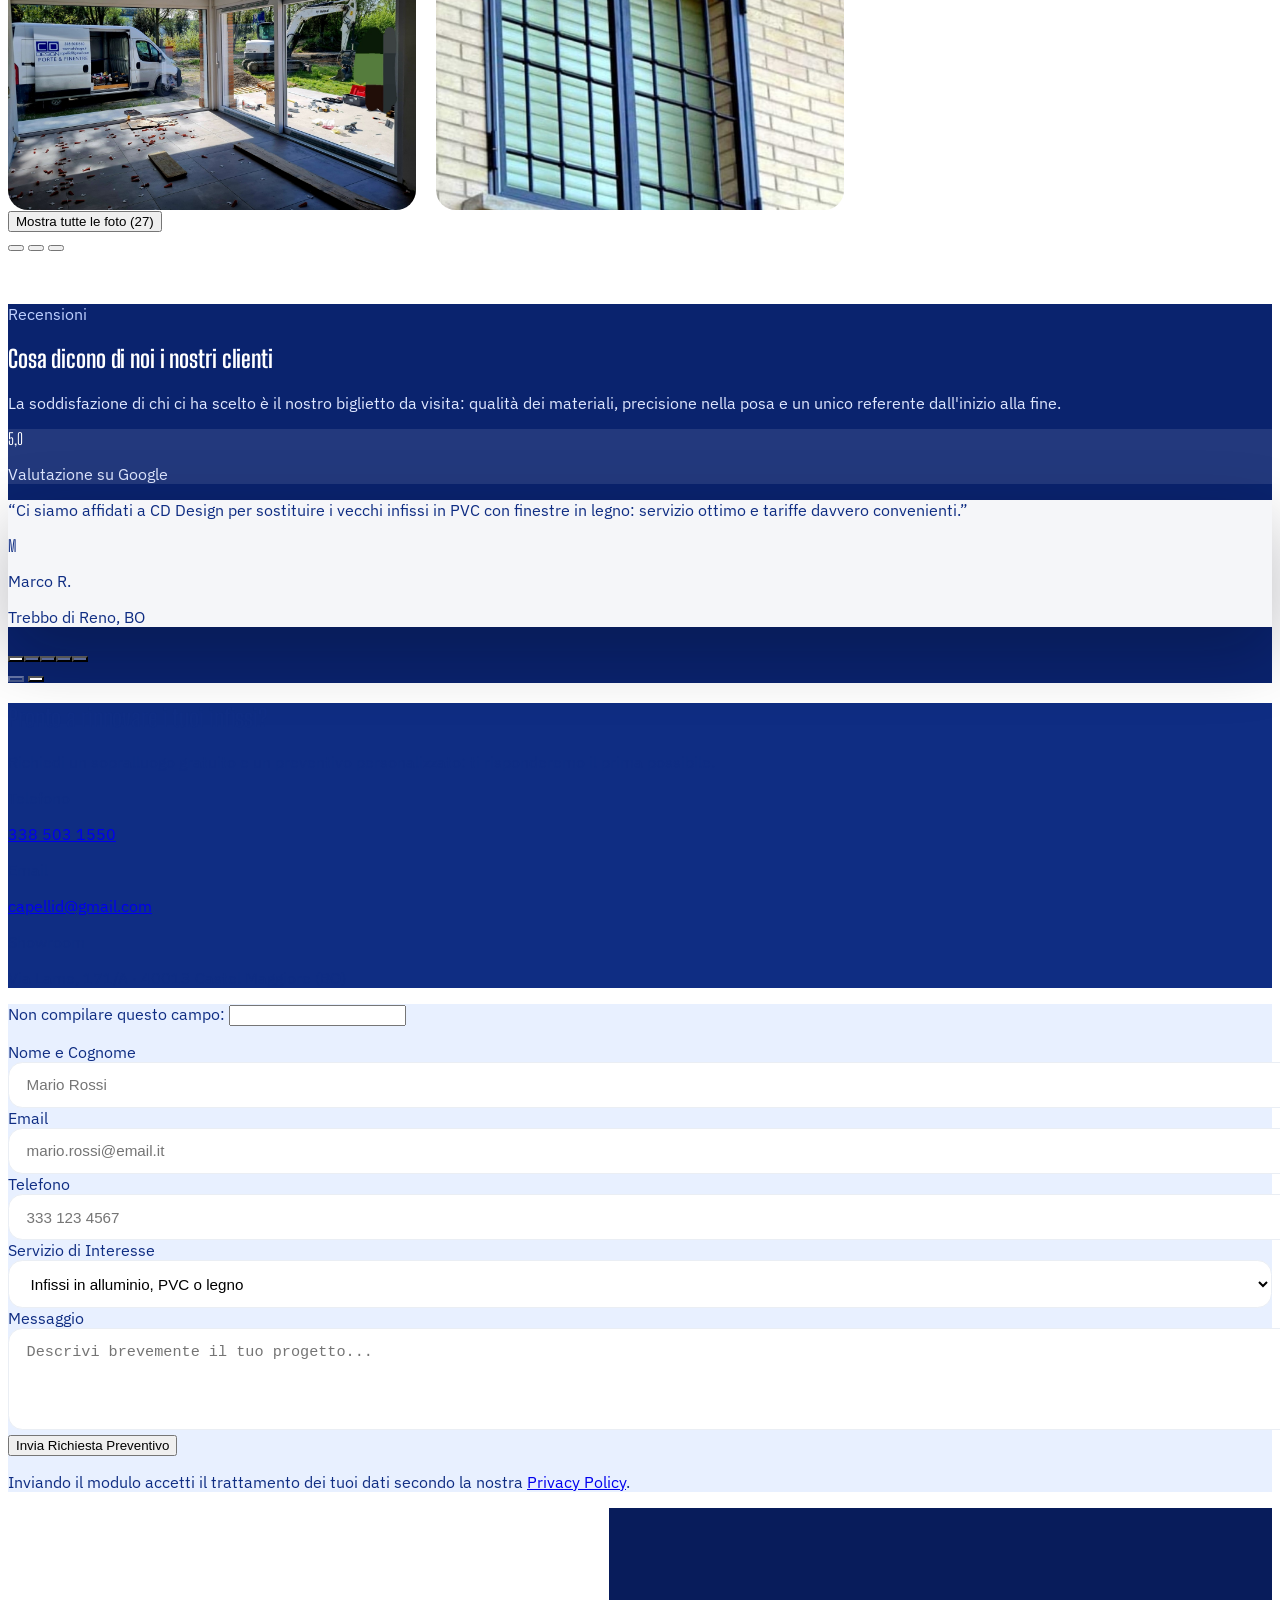
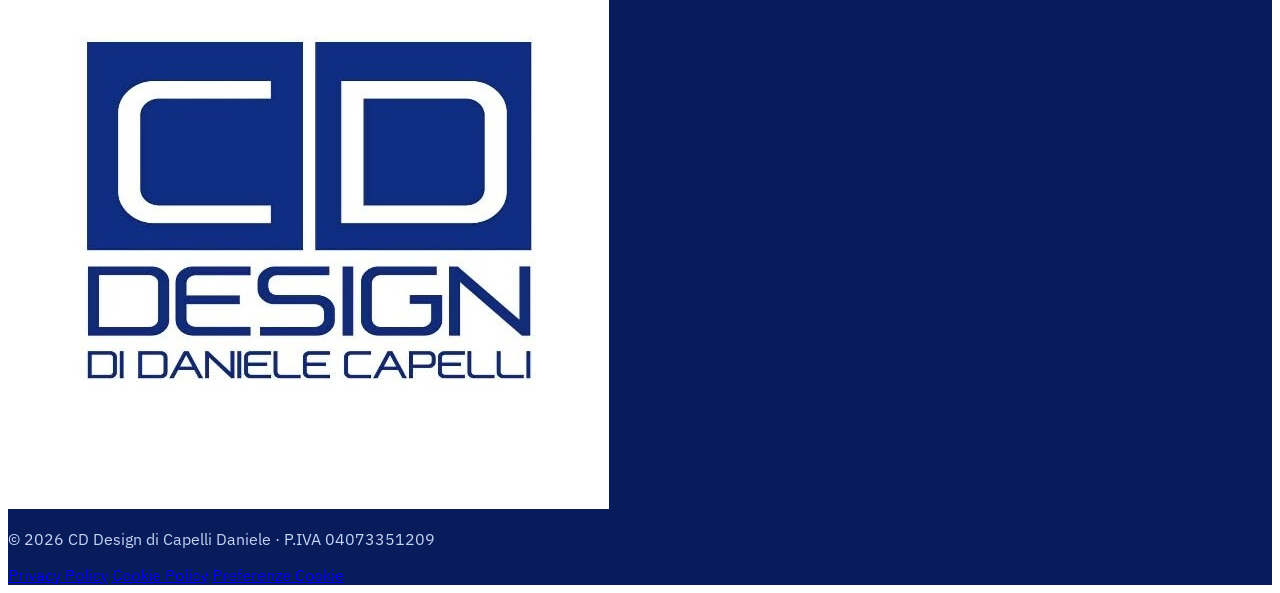
==== commit bbc7daef: "Use official iubenda links in footer, add cookie preferences link, hide extra legal footer Co-Author" ====
--- a/index.html
+++ b/index.html
@@ -4,6 +4,7 @@
 <meta charset="UTF-8">
 <meta name="viewport" content="width=device-width, initial-scale=1.0">
 <script type="text/javascript" src="https://embeds.iubenda.com/widgets/5c360cf1-d263-40f5-886e-3d1045f3835b.js"></script>
+<style>#iub-legal-footer { display: none !important; }</style>
 <title>CD Design Porte &amp; Finestre | Infissi, Porte e Serramenti a Castel Maggiore</title>
 <meta name="description" content="CD Design di Capelli Daniele: infissi in alluminio, PVC e legno, porte blindate, zanzariere, tende da sole e sistemi in ferro. Fornitura e posa in opera a Castel Maggiore e provincia di Bologna.">
 <link rel="canonical" href="https://liaostudios.github.io/cd-design/">
@@ -824,7 +825,7 @@
           <textarea rows="4" name="messaggio" class="field" placeholder="Descrivi brevemente il tuo progetto..."></textarea>
         </div>
         <button type="submit" class="w-full bg-brand-900 text-white font-medium py-4 rounded-full hover:-translate-y-0.5 transition-transform">Invia Richiesta Preventivo</button>
-        <p id="formStatus" class="text-xs text-brand-400">Inviando il modulo accetti il trattamento dei tuoi dati secondo la nostra <a href="privacy.html" class="underline hover:text-brand-900">Privacy Policy</a>.</p>
+        <p id="formStatus" class="text-xs text-brand-400">Inviando il modulo accetti il trattamento dei tuoi dati secondo la nostra <a href="https://www.iubenda.com/privacy-policy/68390861" class="iubenda-noiframe iubenda-embed underline hover:text-brand-900" title="Privacy Policy ">Privacy Policy</a>.</p>
       </form>
       <script>
         document.getElementById('quoteForm').addEventListener('submit', function (e) {
@@ -864,8 +865,10 @@
       <p class="footer-muted text-sm">&copy; <span id="year"></span> CD Design di Capelli Daniele &middot; P.IVA 04073351209</p>
     </div>
     <div class="footer-muted flex gap-6 text-sm">
-      <a href="privacy.html" class="footer-link transition-colors">Privacy Policy</a>
-      <a href="cookie.html" class="footer-link transition-colors">Cookie Policy</a>
+      <a href="https://www.iubenda.com/privacy-policy/68390861" class="iubenda-noiframe iubenda-embed footer-link transition-colors" title="Privacy Policy ">Privacy Policy</a>
+      <a href="https://www.iubenda.com/privacy-policy/68390861/cookie-policy" class="iubenda-noiframe iubenda-embed footer-link transition-colors" title="Cookie Policy ">Cookie Policy</a>
+      <a href="#" class="iubenda-cs-preferences-link footer-link transition-colors">Preferenze Cookie</a>
+      <script type="text/javascript">(function (w,d) {var loader = function () {var s = d.createElement("script"), tag = d.getElementsByTagName("script")[0]; s.src="https://cdn.iubenda.com/iubenda.js"; tag.parentNode.insertBefore(s,tag);}; if(w.addEventListener){w.addEventListener("load", loader, false);}else if(w.attachEvent){w.attachEvent("onload", loader);}else{w.onload = loader;}})(window, document);</script>
     </div>
     <div class="flex gap-4">
       <a href="https://www.facebook.com/0cddesign/" target="_blank" rel="noopener" aria-label="Facebook" class="footer-social w-9 h-9 rounded-full border flex items-center justify-center hover:bg-white hover:text-brand-900 transition-colors">
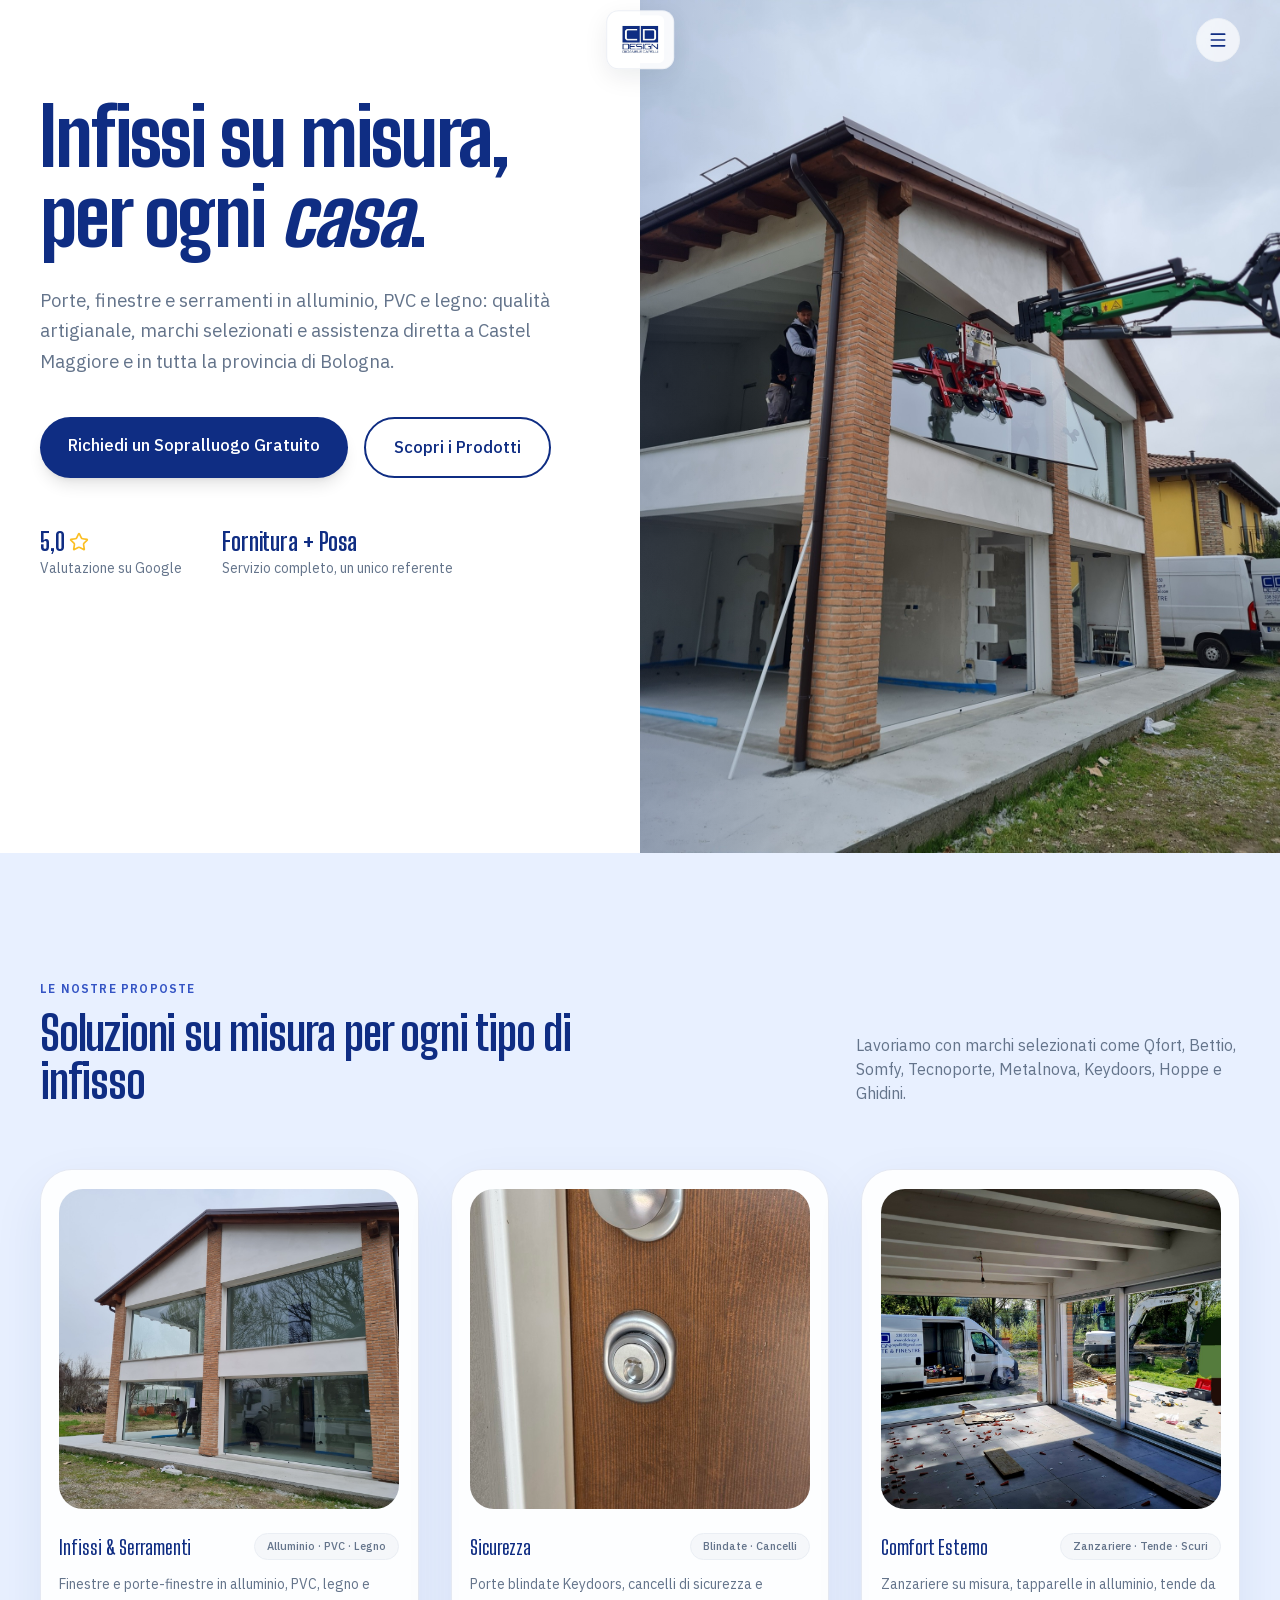
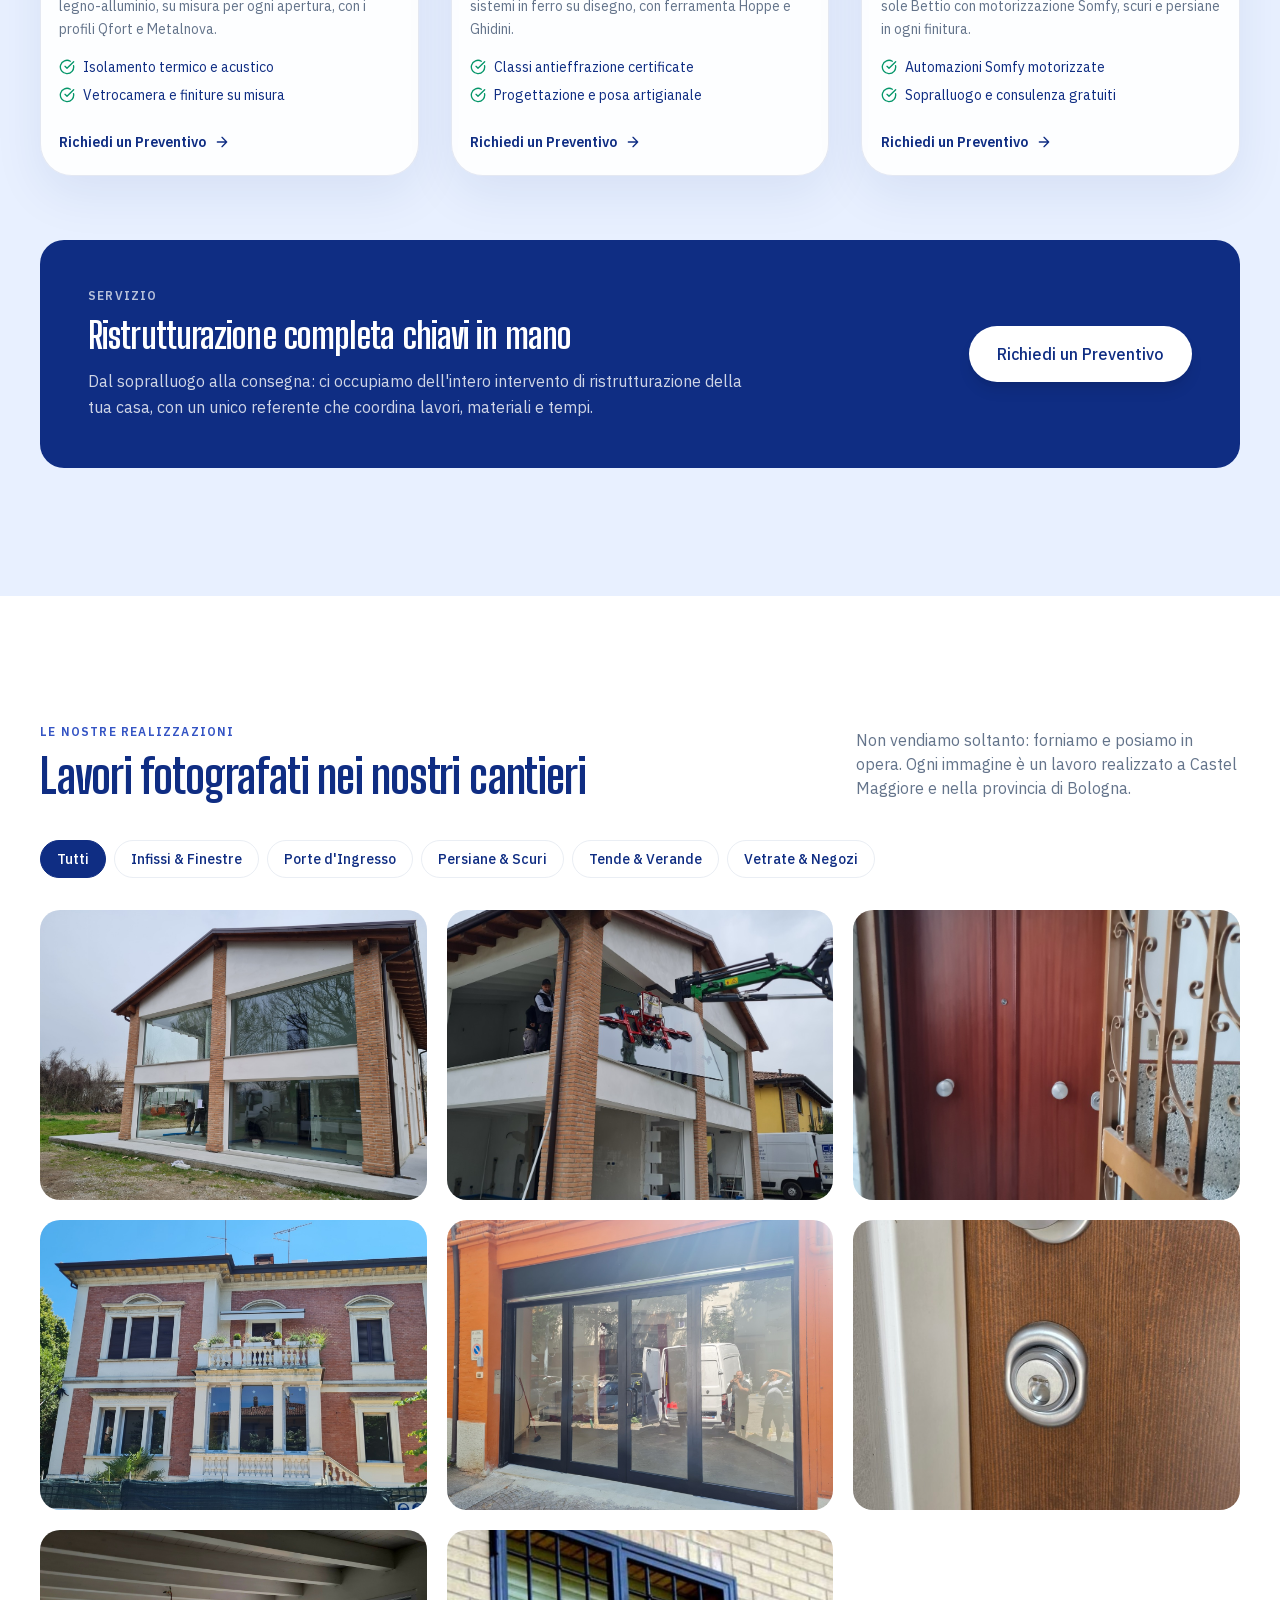
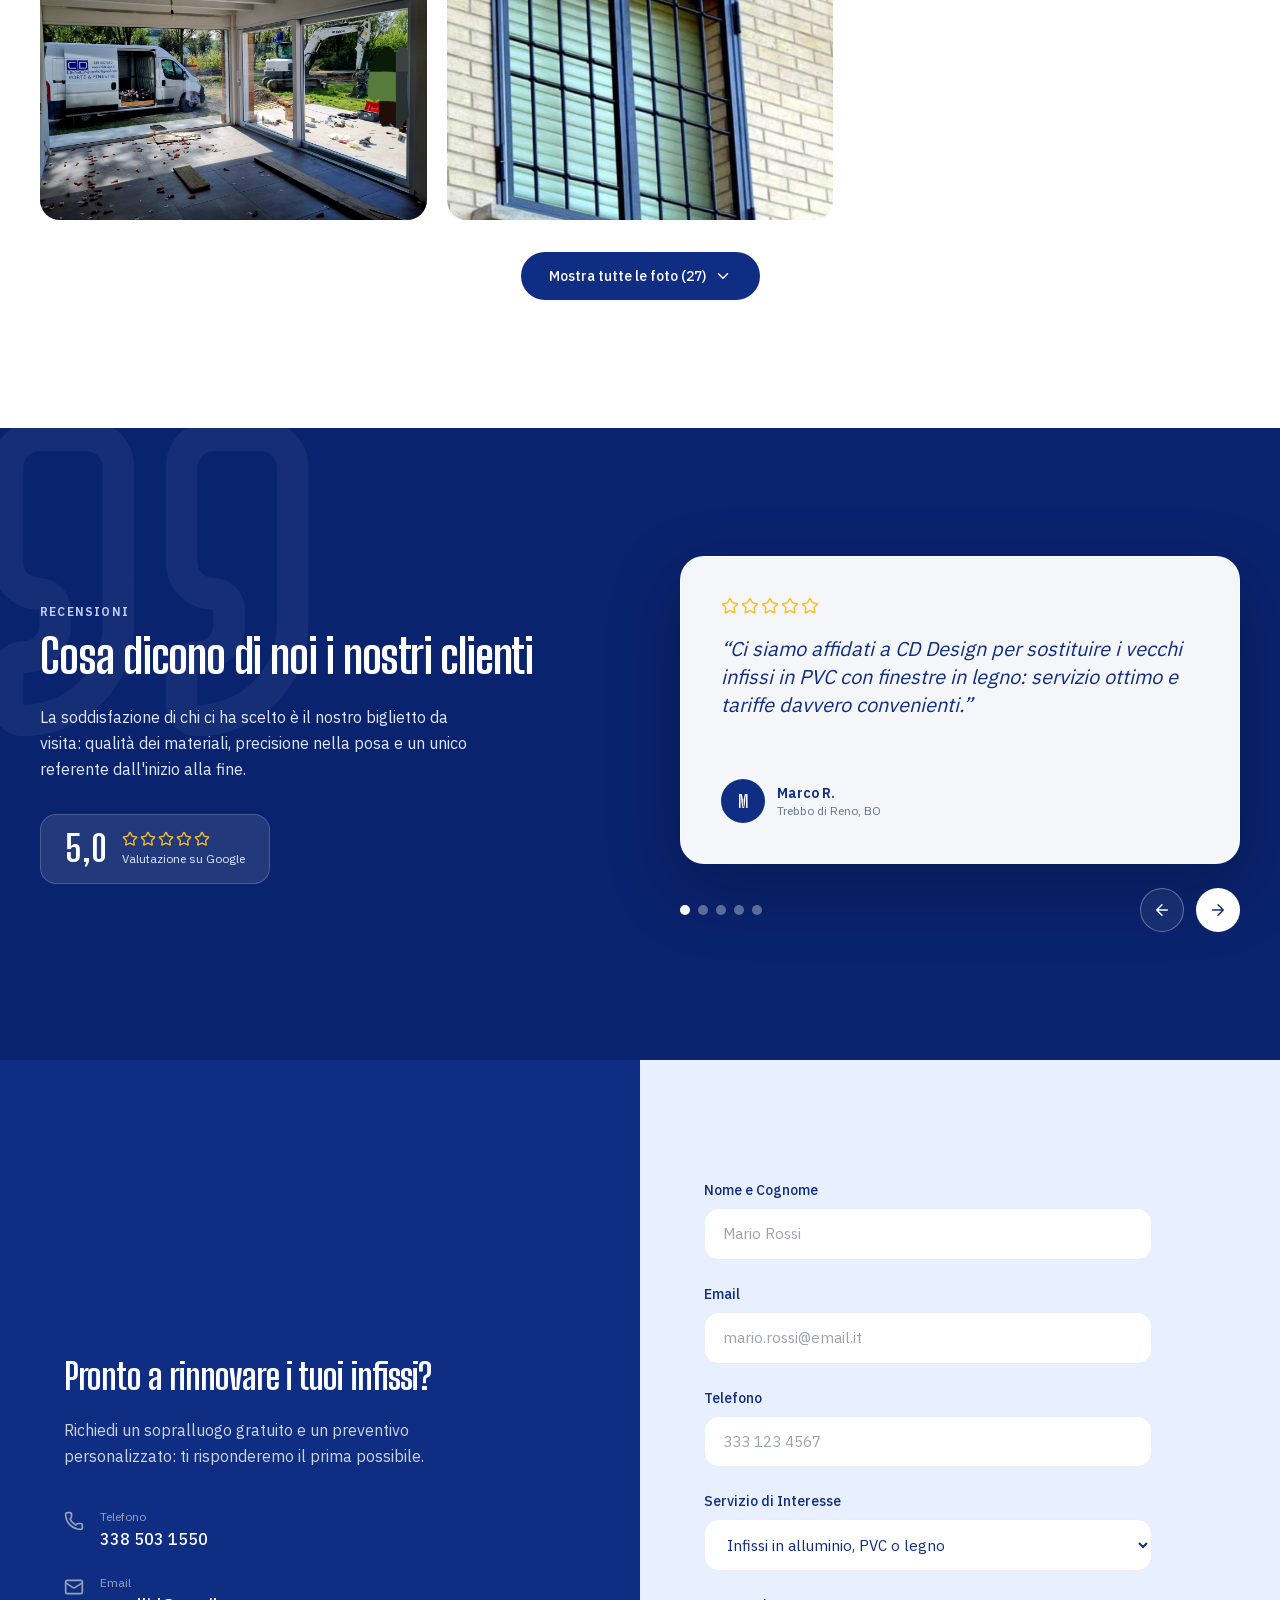
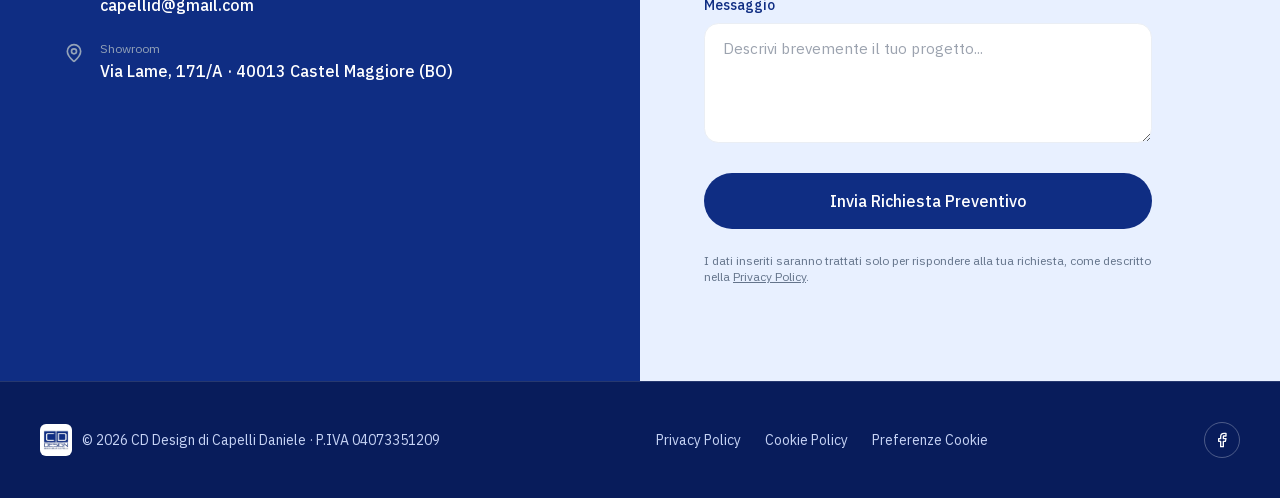
==== commit 2e012bef: "Make the site privacy-compliant: self-host fonts, icons and CSS, drop legacy policy pages Remove thi" ====
--- a/index.html
+++ b/index.html
@@ -7,46 +7,24 @@
 <style>#iub-legal-footer { display: none !important; }</style>
 <title>CD Design Porte &amp; Finestre | Infissi, Porte e Serramenti a Castel Maggiore</title>
 <meta name="description" content="CD Design di Capelli Daniele: infissi in alluminio, PVC e legno, porte blindate, zanzariere, tende da sole e sistemi in ferro. Fornitura e posa in opera a Castel Maggiore e provincia di Bologna.">
-<link rel="canonical" href="https://liaostudios.github.io/cd-design/">
+<link rel="canonical" href="https://cd-design.eu/">
 <meta property="og:type" content="website">
 <meta property="og:site_name" content="CD Design Porte &amp; Finestre">
 <meta property="og:locale" content="it_IT">
-<meta property="og:url" content="https://liaostudios.github.io/cd-design/">
+<meta property="og:url" content="https://cd-design.eu/">
 <meta property="og:title" content="CD Design Porte &amp; Finestre | Infissi, Porte e Serramenti a Castel Maggiore">
 <meta property="og:description" content="CD Design di Capelli Daniele: infissi in alluminio, PVC e legno, porte blindate, zanzariere, tende da sole e sistemi in ferro. Fornitura e posa in opera a Castel Maggiore e provincia di Bologna.">
-<meta property="og:image" content="https://liaostudios.github.io/cd-design/images/hero.jpg">
+<meta property="og:image" content="https://cd-design.eu/images/hero.jpg">
 <meta name="twitter:card" content="summary_large_image">
 <meta name="twitter:title" content="CD Design Porte &amp; Finestre | Infissi, Porte e Serramenti a Castel Maggiore">
 <meta name="twitter:description" content="CD Design di Capelli Daniele: infissi in alluminio, PVC e legno, porte blindate, zanzariere, tende da sole e sistemi in ferro. Fornitura e posa in opera a Castel Maggiore e provincia di Bologna.">
-<meta name="twitter:image" content="https://liaostudios.github.io/cd-design/images/hero.jpg">
+<meta name="twitter:image" content="https://cd-design.eu/images/hero.jpg">
 <link rel="icon" type="image/png" sizes="32x32" href="assets/favicon-32.png">
 <link rel="apple-touch-icon" sizes="180x180" href="assets/favicon-180.png">
 <link rel="icon" type="image/png" sizes="512x512" href="assets/favicon-512.png">
-<link rel="preconnect" href="https://fonts.googleapis.com">
-<link href="https://fonts.googleapis.com/css2?family=Big+Shoulders+Display:wght@400;500;600;700;800;900&family=IBM+Plex+Sans:wght@300;400;500;600;700&display=swap" rel="stylesheet">
-<script src="https://cdn.tailwindcss.com"></script>
-<script src="https://cdn.jsdelivr.net/npm/iconify-icon@1.0.8/dist/iconify-icon.min.js"></script>
-<script>
-tailwind.config = {
-  theme: {
-    extend: {
-      colors: {
-        brand: {
-          50: '#f5f7fa',
-          100: '#eaeef4',
-          400: '#64748b',
-          900: '#0f2d83',
-        },
-        accent: '#3454c4',
-      },
-      fontFamily: {
-        display: ['"Big Shoulders Display"', 'sans-serif'],
-        body: ['"IBM Plex Sans"', 'sans-serif'],
-      },
-    },
-  },
-}
-</script>
+<link rel="preload" href="assets/fonts/IBMPlexSans-latin-118b756c.woff2" as="font" type="font/woff2" crossorigin>
+<link rel="preload" href="assets/fonts/BigShouldersDisplay-latin-48e1b4bf.woff2" as="font" type="font/woff2" crossorigin>
+<link rel="stylesheet" href="assets/fonts.css">
 <style>
   :root {
     --cd-blue: #0f2d83;
@@ -388,9 +366,9 @@
   "@context": "https://schema.org",
   "@type": "HomeAndConstructionBusiness",
   "name": "CD Design di Capelli Daniele",
-  "image": "https://liaostudios.github.io/cd-design/images/hero.jpg",
-  "logo": "https://liaostudios.github.io/cd-design/images/logo.jpg",
-  "url": "https://liaostudios.github.io/cd-design/",
+  "image": "https://cd-design.eu/images/hero.jpg",
+  "logo": "https://cd-design.eu/images/logo.jpg",
+  "url": "https://cd-design.eu/",
   "telephone": "+393385031550",
   "email": "capellid@gmail.com",
   "description": "CD Design di Capelli Daniele: infissi in alluminio, PVC e legno, porte blindate, zanzariere, tende da sole e sistemi in ferro. Fornitura e posa in opera a Castel Maggiore e provincia di Bologna.",
@@ -408,6 +386,7 @@
   ]
 }
 </script>
+<link rel="stylesheet" href="assets/tailwind.css">
 </head>
 <body class="antialiased">
 
@@ -419,8 +398,8 @@
     </a>
     <div class="relative">
       <button id="menuBtn" aria-label="Apri menu" aria-expanded="false" class="w-11 h-11 rounded-full border border-brand-100 flex items-center justify-center hover:border-brand-900 transition-colors bg-white/70">
-        <iconify-icon id="menuIconOpen" icon="lucide:menu" width="20"></iconify-icon>
-        <iconify-icon id="menuIconClose" icon="lucide:x" width="20" class="hidden"></iconify-icon>
+        <svg id="menuIconOpen" width="20" height="20" viewBox="0 0 24 24" aria-hidden="true" style="vertical-align:-0.125em"><path fill="none" stroke="currentColor" stroke-linecap="round" stroke-linejoin="round" stroke-width="2" d="M4 5h16M4 12h16M4 19h16"/></svg>
+        <svg id="menuIconClose" class="hidden" width="20" height="20" viewBox="0 0 24 24" aria-hidden="true" style="vertical-align:-0.125em"><path fill="none" stroke="currentColor" stroke-linecap="round" stroke-linejoin="round" stroke-width="2" d="M18 6L6 18M6 6l12 12"/></svg>
       </button>
       <div id="dropdownMenu" class="hidden absolute right-0 top-14 w-72 bg-white rounded-2xl shadow-2xl border border-brand-100 p-3 flex flex-col gap-1 max-h-[calc(100vh-6rem)] overflow-y-auto">
         <button id="prodottiToggle" type="button" aria-expanded="false" class="w-full flex items-center justify-between px-4 py-3.5 rounded-xl hover:bg-brand-50 transition-colors">
@@ -468,7 +447,7 @@
       </div>
       <div class="home-hero__stats flex flex-wrap gap-x-10 gap-y-4">
         <div>
-          <p class="home-hero__stat font-display font-bold text-2xl flex items-center gap-1 text-white">5,0 <iconify-icon icon="lucide:star" class="text-amber-400" width="20"></iconify-icon></p>
+          <p class="home-hero__stat font-display font-bold text-2xl flex items-center gap-1 text-white">5,0 <svg class="text-amber-400" width="20" height="20" viewBox="0 0 24 24" aria-hidden="true" style="vertical-align:-0.125em"><path fill="none" stroke="currentColor" stroke-linecap="round" stroke-linejoin="round" stroke-width="2" d="M11.525 2.295a.53.53 0 0 1 .95 0l2.31 4.679a2.12 2.12 0 0 0 1.595 1.16l5.166.756a.53.53 0 0 1 .294.904l-3.736 3.638a2.12 2.12 0 0 0-.611 1.878l.882 5.14a.53.53 0 0 1-.771.56l-4.618-2.428a2.12 2.12 0 0 0-1.973 0L6.396 21.01a.53.53 0 0 1-.77-.56l.881-5.139a2.12 2.12 0 0 0-.611-1.879L2.16 9.795a.53.53 0 0 1 .294-.906l5.165-.755a2.12 2.12 0 0 0 1.597-1.16z"/></svg></p>
           <p class="home-hero__stat-label text-sm text-slate-300">Valutazione su Google</p>
         </div>
         <div>
@@ -503,10 +482,10 @@
           </div>
           <p class="text-sm text-brand-400 mb-4 leading-relaxed">Finestre e porte-finestre in alluminio, PVC, legno e legno-alluminio, su misura per ogni apertura, con i profili Qfort e Metalnova.</p>
           <ul class="space-y-2 mb-6">
-            <li class="flex items-center gap-2 text-sm"><iconify-icon icon="lucide:check-circle" class="text-emerald-600" width="16"></iconify-icon> Isolamento termico e acustico</li>
-            <li class="flex items-center gap-2 text-sm"><iconify-icon icon="lucide:check-circle" class="text-emerald-600" width="16"></iconify-icon> Vetrocamera e finiture su misura</li>
+            <li class="flex items-center gap-2 text-sm"><svg class="text-emerald-600" width="16" height="16" viewBox="0 0 24 24" aria-hidden="true" style="vertical-align:-0.125em"><g fill="none" stroke="currentColor" stroke-linecap="round" stroke-linejoin="round" stroke-width="2"><path d="M21.801 10A10 10 0 1 1 17 3.335"/><path d="m9 11l3 3L22 4"/></g></svg> Isolamento termico e acustico</li>
+            <li class="flex items-center gap-2 text-sm"><svg class="text-emerald-600" width="16" height="16" viewBox="0 0 24 24" aria-hidden="true" style="vertical-align:-0.125em"><g fill="none" stroke="currentColor" stroke-linecap="round" stroke-linejoin="round" stroke-width="2"><path d="M21.801 10A10 10 0 1 1 17 3.335"/><path d="m9 11l3 3L22 4"/></g></svg> Vetrocamera e finiture su misura</li>
           </ul>
-          <a href="#contatti" class="inline-flex items-center gap-2 text-sm font-semibold hover:gap-3 transition-all">Richiedi un Preventivo <iconify-icon icon="lucide:arrow-right" width="16"></iconify-icon></a>
+          <a href="#contatti" class="inline-flex items-center gap-2 text-sm font-semibold hover:gap-3 transition-all">Richiedi un Preventivo <svg width="16" height="16" viewBox="0 0 24 24" aria-hidden="true" style="vertical-align:-0.125em"><path fill="none" stroke="currentColor" stroke-linecap="round" stroke-linejoin="round" stroke-width="2" d="M5 12h14m-7-7l7 7l-7 7"/></svg></a>
         </div>
       </div>
       <div class="product-card reveal-on-scroll" style="transition-delay:100ms">
@@ -520,10 +499,10 @@
           </div>
           <p class="text-sm text-brand-400 mb-4 leading-relaxed">Porte blindate Keydoors, cancelli di sicurezza e sistemi in ferro su disegno, con ferramenta Hoppe e Ghidini.</p>
           <ul class="space-y-2 mb-6">
-            <li class="flex items-center gap-2 text-sm"><iconify-icon icon="lucide:check-circle" class="text-emerald-600" width="16"></iconify-icon> Classi antieffrazione certificate</li>
-            <li class="flex items-center gap-2 text-sm"><iconify-icon icon="lucide:check-circle" class="text-emerald-600" width="16"></iconify-icon> Progettazione e posa artigianale</li>
+            <li class="flex items-center gap-2 text-sm"><svg class="text-emerald-600" width="16" height="16" viewBox="0 0 24 24" aria-hidden="true" style="vertical-align:-0.125em"><g fill="none" stroke="currentColor" stroke-linecap="round" stroke-linejoin="round" stroke-width="2"><path d="M21.801 10A10 10 0 1 1 17 3.335"/><path d="m9 11l3 3L22 4"/></g></svg> Classi antieffrazione certificate</li>
+            <li class="flex items-center gap-2 text-sm"><svg class="text-emerald-600" width="16" height="16" viewBox="0 0 24 24" aria-hidden="true" style="vertical-align:-0.125em"><g fill="none" stroke="currentColor" stroke-linecap="round" stroke-linejoin="round" stroke-width="2"><path d="M21.801 10A10 10 0 1 1 17 3.335"/><path d="m9 11l3 3L22 4"/></g></svg> Progettazione e posa artigianale</li>
           </ul>
-          <a href="#contatti" class="inline-flex items-center gap-2 text-sm font-semibold hover:gap-3 transition-all">Richiedi un Preventivo <iconify-icon icon="lucide:arrow-right" width="16"></iconify-icon></a>
+          <a href="#contatti" class="inline-flex items-center gap-2 text-sm font-semibold hover:gap-3 transition-all">Richiedi un Preventivo <svg width="16" height="16" viewBox="0 0 24 24" aria-hidden="true" style="vertical-align:-0.125em"><path fill="none" stroke="currentColor" stroke-linecap="round" stroke-linejoin="round" stroke-width="2" d="M5 12h14m-7-7l7 7l-7 7"/></svg></a>
         </div>
       </div>
       <div class="product-card reveal-on-scroll" style="transition-delay:200ms">
@@ -537,10 +516,10 @@
           </div>
           <p class="text-sm text-brand-400 mb-4 leading-relaxed">Zanzariere su misura, tapparelle in alluminio, tende da sole Bettio con motorizzazione Somfy, scuri e persiane in ogni finitura.</p>
           <ul class="space-y-2 mb-6">
-            <li class="flex items-center gap-2 text-sm"><iconify-icon icon="lucide:check-circle" class="text-emerald-600" width="16"></iconify-icon> Automazioni Somfy motorizzate</li>
-            <li class="flex items-center gap-2 text-sm"><iconify-icon icon="lucide:check-circle" class="text-emerald-600" width="16"></iconify-icon> Sopralluogo e consulenza gratuiti</li>
+            <li class="flex items-center gap-2 text-sm"><svg class="text-emerald-600" width="16" height="16" viewBox="0 0 24 24" aria-hidden="true" style="vertical-align:-0.125em"><g fill="none" stroke="currentColor" stroke-linecap="round" stroke-linejoin="round" stroke-width="2"><path d="M21.801 10A10 10 0 1 1 17 3.335"/><path d="m9 11l3 3L22 4"/></g></svg> Automazioni Somfy motorizzate</li>
+            <li class="flex items-center gap-2 text-sm"><svg class="text-emerald-600" width="16" height="16" viewBox="0 0 24 24" aria-hidden="true" style="vertical-align:-0.125em"><g fill="none" stroke="currentColor" stroke-linecap="round" stroke-linejoin="round" stroke-width="2"><path d="M21.801 10A10 10 0 1 1 17 3.335"/><path d="m9 11l3 3L22 4"/></g></svg> Sopralluogo e consulenza gratuiti</li>
           </ul>
-          <a href="#contatti" class="inline-flex items-center gap-2 text-sm font-semibold hover:gap-3 transition-all">Richiedi un Preventivo <iconify-icon icon="lucide:arrow-right" width="16"></iconify-icon></a>
+          <a href="#contatti" class="inline-flex items-center gap-2 text-sm font-semibold hover:gap-3 transition-all">Richiedi un Preventivo <svg width="16" height="16" viewBox="0 0 24 24" aria-hidden="true" style="vertical-align:-0.125em"><path fill="none" stroke="currentColor" stroke-linecap="round" stroke-linejoin="round" stroke-width="2" d="M5 12h14m-7-7l7 7l-7 7"/></svg></a>
         </div>
       </div>
     </div>
@@ -691,7 +670,7 @@
     <div class="text-center mt-8 reveal-on-scroll">
       <button id="galleryToggle" class="inline-flex items-center gap-2 bg-brand-900 text-white text-sm font-medium px-7 py-3.5 rounded-full hover:-translate-y-0.5 transition-transform">
         <span id="galleryToggleText">Mostra tutte le foto</span>
-        <iconify-icon id="galleryToggleIcon" icon="lucide:chevron-down" width="18"></iconify-icon>
+        <svg id="galleryToggleIcon" width="18" height="18" viewBox="0 0 24 24" aria-hidden="true" style="vertical-align:-0.125em"><path fill="none" stroke="currentColor" stroke-linecap="round" stroke-linejoin="round" stroke-width="2" d="m6 9l6 6l6-6"/></svg>
       </button>
     </div>
 </div>
@@ -699,9 +678,9 @@
 
 <!-- LIGHTBOX -->
 <div id="lightbox" class="fixed inset-0 z-[60] hidden items-center justify-center bg-black/90 p-4" aria-hidden="true">
-  <button id="lbClose" aria-label="Chiudi" class="absolute top-5 right-5 w-11 h-11 rounded-full bg-white/10 hover:bg-white/20 text-white flex items-center justify-center transition-colors"><iconify-icon icon="lucide:x" width="22"></iconify-icon></button>
-  <button id="lbPrev" aria-label="Precedente" class="absolute left-3 md:left-6 w-11 h-11 rounded-full bg-white/10 hover:bg-white/20 text-white flex items-center justify-center transition-colors"><iconify-icon icon="lucide:chevron-left" width="24"></iconify-icon></button>
-  <button id="lbNext" aria-label="Successiva" class="absolute right-3 md:right-6 w-11 h-11 rounded-full bg-white/10 hover:bg-white/20 text-white flex items-center justify-center transition-colors"><iconify-icon icon="lucide:chevron-right" width="24"></iconify-icon></button>
+  <button id="lbClose" aria-label="Chiudi" class="absolute top-5 right-5 w-11 h-11 rounded-full bg-white/10 hover:bg-white/20 text-white flex items-center justify-center transition-colors"><svg width="22" height="22" viewBox="0 0 24 24" aria-hidden="true" style="vertical-align:-0.125em"><path fill="none" stroke="currentColor" stroke-linecap="round" stroke-linejoin="round" stroke-width="2" d="M18 6L6 18M6 6l12 12"/></svg></button>
+  <button id="lbPrev" aria-label="Precedente" class="absolute left-3 md:left-6 w-11 h-11 rounded-full bg-white/10 hover:bg-white/20 text-white flex items-center justify-center transition-colors"><svg width="24" height="24" viewBox="0 0 24 24" aria-hidden="true" style="vertical-align:-0.125em"><path fill="none" stroke="currentColor" stroke-linecap="round" stroke-linejoin="round" stroke-width="2" d="m15 18l-6-6l6-6"/></svg></button>
+  <button id="lbNext" aria-label="Successiva" class="absolute right-3 md:right-6 w-11 h-11 rounded-full bg-white/10 hover:bg-white/20 text-white flex items-center justify-center transition-colors"><svg width="24" height="24" viewBox="0 0 24 24" aria-hidden="true" style="vertical-align:-0.125em"><path fill="none" stroke="currentColor" stroke-linecap="round" stroke-linejoin="round" stroke-width="2" d="m9 18l6-6l-6-6"/></svg></button>
   <figure class="max-w-5xl w-full flex flex-col items-center">
     <img id="lbImg" src="" alt="" class="max-h-[80vh] w-auto max-w-full rounded-lg object-contain">
     <figcaption id="lbCaption" class="text-slate-200 text-sm mt-4 text-center"></figcaption>
@@ -710,7 +689,7 @@
 
 <!-- RECENSIONI -->
 <section id="recensioni" class="home-section--reviews relative py-20 md:py-32 overflow-hidden">
-  <iconify-icon icon="lucide:quote" class="absolute -top-10 -left-10 text-white/5" width="380"></iconify-icon>
+  <svg class="absolute -top-10 -left-10 text-white/5" width="380" height="380" viewBox="0 0 24 24" aria-hidden="true" style="vertical-align:-0.125em"><path fill="none" stroke="currentColor" stroke-linecap="round" stroke-linejoin="round" stroke-width="2" d="M16 3a2 2 0 0 0-2 2v6a2 2 0 0 0 2 2a1 1 0 0 1 1 1v1a2 2 0 0 1-2 2a1 1 0 0 0-1 1v2a1 1 0 0 0 1 1a6 6 0 0 0 6-6V5a2 2 0 0 0-2-2zM5 3a2 2 0 0 0-2 2v6a2 2 0 0 0 2 2a1 1 0 0 1 1 1v1a2 2 0 0 1-2 2a1 1 0 0 0-1 1v2a1 1 0 0 0 1 1a6 6 0 0 0 6-6V5a2 2 0 0 0-2-2z"/></svg>
   <div class="max-w-7xl mx-auto px-6 md:px-10 relative grid lg:grid-cols-2 gap-12 lg:gap-20 items-center">
     <div class="reveal-on-scroll">
       <p class="review-eyebrow text-xs font-semibold tracking-widest uppercase mb-3">Recensioni</p>
@@ -720,11 +699,11 @@
         <p class="font-display font-bold text-4xl leading-none">5,0</p>
         <div>
           <div class="flex gap-0.5 text-amber-400 mb-1">
-            <iconify-icon icon="lucide:star" width="16"></iconify-icon>
-            <iconify-icon icon="lucide:star" width="16"></iconify-icon>
-            <iconify-icon icon="lucide:star" width="16"></iconify-icon>
-            <iconify-icon icon="lucide:star" width="16"></iconify-icon>
-            <iconify-icon icon="lucide:star" width="16"></iconify-icon>
+            <svg width="16" height="16" viewBox="0 0 24 24" aria-hidden="true" style="vertical-align:-0.125em"><path fill="none" stroke="currentColor" stroke-linecap="round" stroke-linejoin="round" stroke-width="2" d="M11.525 2.295a.53.53 0 0 1 .95 0l2.31 4.679a2.12 2.12 0 0 0 1.595 1.16l5.166.756a.53.53 0 0 1 .294.904l-3.736 3.638a2.12 2.12 0 0 0-.611 1.878l.882 5.14a.53.53 0 0 1-.771.56l-4.618-2.428a2.12 2.12 0 0 0-1.973 0L6.396 21.01a.53.53 0 0 1-.77-.56l.881-5.139a2.12 2.12 0 0 0-.611-1.879L2.16 9.795a.53.53 0 0 1 .294-.906l5.165-.755a2.12 2.12 0 0 0 1.597-1.16z"/></svg>
+            <svg width="16" height="16" viewBox="0 0 24 24" aria-hidden="true" style="vertical-align:-0.125em"><path fill="none" stroke="currentColor" stroke-linecap="round" stroke-linejoin="round" stroke-width="2" d="M11.525 2.295a.53.53 0 0 1 .95 0l2.31 4.679a2.12 2.12 0 0 0 1.595 1.16l5.166.756a.53.53 0 0 1 .294.904l-3.736 3.638a2.12 2.12 0 0 0-.611 1.878l.882 5.14a.53.53 0 0 1-.771.56l-4.618-2.428a2.12 2.12 0 0 0-1.973 0L6.396 21.01a.53.53 0 0 1-.77-.56l.881-5.139a2.12 2.12 0 0 0-.611-1.879L2.16 9.795a.53.53 0 0 1 .294-.906l5.165-.755a2.12 2.12 0 0 0 1.597-1.16z"/></svg>
+            <svg width="16" height="16" viewBox="0 0 24 24" aria-hidden="true" style="vertical-align:-0.125em"><path fill="none" stroke="currentColor" stroke-linecap="round" stroke-linejoin="round" stroke-width="2" d="M11.525 2.295a.53.53 0 0 1 .95 0l2.31 4.679a2.12 2.12 0 0 0 1.595 1.16l5.166.756a.53.53 0 0 1 .294.904l-3.736 3.638a2.12 2.12 0 0 0-.611 1.878l.882 5.14a.53.53 0 0 1-.771.56l-4.618-2.428a2.12 2.12 0 0 0-1.973 0L6.396 21.01a.53.53 0 0 1-.77-.56l.881-5.139a2.12 2.12 0 0 0-.611-1.879L2.16 9.795a.53.53 0 0 1 .294-.906l5.165-.755a2.12 2.12 0 0 0 1.597-1.16z"/></svg>
+            <svg width="16" height="16" viewBox="0 0 24 24" aria-hidden="true" style="vertical-align:-0.125em"><path fill="none" stroke="currentColor" stroke-linecap="round" stroke-linejoin="round" stroke-width="2" d="M11.525 2.295a.53.53 0 0 1 .95 0l2.31 4.679a2.12 2.12 0 0 0 1.595 1.16l5.166.756a.53.53 0 0 1 .294.904l-3.736 3.638a2.12 2.12 0 0 0-.611 1.878l.882 5.14a.53.53 0 0 1-.771.56l-4.618-2.428a2.12 2.12 0 0 0-1.973 0L6.396 21.01a.53.53 0 0 1-.77-.56l.881-5.139a2.12 2.12 0 0 0-.611-1.879L2.16 9.795a.53.53 0 0 1 .294-.906l5.165-.755a2.12 2.12 0 0 0 1.597-1.16z"/></svg>
+            <svg width="16" height="16" viewBox="0 0 24 24" aria-hidden="true" style="vertical-align:-0.125em"><path fill="none" stroke="currentColor" stroke-linecap="round" stroke-linejoin="round" stroke-width="2" d="M11.525 2.295a.53.53 0 0 1 .95 0l2.31 4.679a2.12 2.12 0 0 0 1.595 1.16l5.166.756a.53.53 0 0 1 .294.904l-3.736 3.638a2.12 2.12 0 0 0-.611 1.878l.882 5.14a.53.53 0 0 1-.771.56l-4.618-2.428a2.12 2.12 0 0 0-1.973 0L6.396 21.01a.53.53 0 0 1-.77-.56l.881-5.139a2.12 2.12 0 0 0-.611-1.879L2.16 9.795a.53.53 0 0 1 .294-.906l5.165-.755a2.12 2.12 0 0 0 1.597-1.16z"/></svg>
           </div>
           <p class="review-score-copy text-xs">Valutazione su Google</p>
         </div>
@@ -734,11 +713,11 @@
     <div class="reveal-on-scroll">
       <div class="review-card border rounded-3xl p-8 md:p-10">
         <div class="flex gap-0.5 text-amber-400 mb-5">
-          <iconify-icon icon="lucide:star" width="18"></iconify-icon>
-          <iconify-icon icon="lucide:star" width="18"></iconify-icon>
-          <iconify-icon icon="lucide:star" width="18"></iconify-icon>
-          <iconify-icon icon="lucide:star" width="18"></iconify-icon>
-          <iconify-icon icon="lucide:star" width="18"></iconify-icon>
+          <svg width="18" height="18" viewBox="0 0 24 24" aria-hidden="true" style="vertical-align:-0.125em"><path fill="none" stroke="currentColor" stroke-linecap="round" stroke-linejoin="round" stroke-width="2" d="M11.525 2.295a.53.53 0 0 1 .95 0l2.31 4.679a2.12 2.12 0 0 0 1.595 1.16l5.166.756a.53.53 0 0 1 .294.904l-3.736 3.638a2.12 2.12 0 0 0-.611 1.878l.882 5.14a.53.53 0 0 1-.771.56l-4.618-2.428a2.12 2.12 0 0 0-1.973 0L6.396 21.01a.53.53 0 0 1-.77-.56l.881-5.139a2.12 2.12 0 0 0-.611-1.879L2.16 9.795a.53.53 0 0 1 .294-.906l5.165-.755a2.12 2.12 0 0 0 1.597-1.16z"/></svg>
+          <svg width="18" height="18" viewBox="0 0 24 24" aria-hidden="true" style="vertical-align:-0.125em"><path fill="none" stroke="currentColor" stroke-linecap="round" stroke-linejoin="round" stroke-width="2" d="M11.525 2.295a.53.53 0 0 1 .95 0l2.31 4.679a2.12 2.12 0 0 0 1.595 1.16l5.166.756a.53.53 0 0 1 .294.904l-3.736 3.638a2.12 2.12 0 0 0-.611 1.878l.882 5.14a.53.53 0 0 1-.771.56l-4.618-2.428a2.12 2.12 0 0 0-1.973 0L6.396 21.01a.53.53 0 0 1-.77-.56l.881-5.139a2.12 2.12 0 0 0-.611-1.879L2.16 9.795a.53.53 0 0 1 .294-.906l5.165-.755a2.12 2.12 0 0 0 1.597-1.16z"/></svg>
+          <svg width="18" height="18" viewBox="0 0 24 24" aria-hidden="true" style="vertical-align:-0.125em"><path fill="none" stroke="currentColor" stroke-linecap="round" stroke-linejoin="round" stroke-width="2" d="M11.525 2.295a.53.53 0 0 1 .95 0l2.31 4.679a2.12 2.12 0 0 0 1.595 1.16l5.166.756a.53.53 0 0 1 .294.904l-3.736 3.638a2.12 2.12 0 0 0-.611 1.878l.882 5.14a.53.53 0 0 1-.771.56l-4.618-2.428a2.12 2.12 0 0 0-1.973 0L6.396 21.01a.53.53 0 0 1-.77-.56l.881-5.139a2.12 2.12 0 0 0-.611-1.879L2.16 9.795a.53.53 0 0 1 .294-.906l5.165-.755a2.12 2.12 0 0 0 1.597-1.16z"/></svg>
+          <svg width="18" height="18" viewBox="0 0 24 24" aria-hidden="true" style="vertical-align:-0.125em"><path fill="none" stroke="currentColor" stroke-linecap="round" stroke-linejoin="round" stroke-width="2" d="M11.525 2.295a.53.53 0 0 1 .95 0l2.31 4.679a2.12 2.12 0 0 0 1.595 1.16l5.166.756a.53.53 0 0 1 .294.904l-3.736 3.638a2.12 2.12 0 0 0-.611 1.878l.882 5.14a.53.53 0 0 1-.771.56l-4.618-2.428a2.12 2.12 0 0 0-1.973 0L6.396 21.01a.53.53 0 0 1-.77-.56l.881-5.139a2.12 2.12 0 0 0-.611-1.879L2.16 9.795a.53.53 0 0 1 .294-.906l5.165-.755a2.12 2.12 0 0 0 1.597-1.16z"/></svg>
+          <svg width="18" height="18" viewBox="0 0 24 24" aria-hidden="true" style="vertical-align:-0.125em"><path fill="none" stroke="currentColor" stroke-linecap="round" stroke-linejoin="round" stroke-width="2" d="M11.525 2.295a.53.53 0 0 1 .95 0l2.31 4.679a2.12 2.12 0 0 0 1.595 1.16l5.166.756a.53.53 0 0 1 .294.904l-3.736 3.638a2.12 2.12 0 0 0-.611 1.878l.882 5.14a.53.53 0 0 1-.771.56l-4.618-2.428a2.12 2.12 0 0 0-1.973 0L6.396 21.01a.53.53 0 0 1-.77-.56l.881-5.139a2.12 2.12 0 0 0-.611-1.879L2.16 9.795a.53.53 0 0 1 .294-.906l5.165-.755a2.12 2.12 0 0 0 1.597-1.16z"/></svg>
         </div>
         <p id="revText" class="italic text-lg md:text-xl leading-relaxed mb-8 text-brand-900 min-h-[7rem]">&ldquo;Ci siamo affidati a CD Design per sostituire i vecchi infissi in PVC con finestre in legno: servizio ottimo e tariffe davvero convenienti.&rdquo;</p>
         <div class="flex items-center gap-3">
@@ -752,8 +731,8 @@
       <div class="flex items-center justify-between mt-6">
         <div id="revDots" class="flex gap-2"></div>
         <div class="flex gap-3">
-          <button id="revPrev" aria-label="Recensione precedente" class="review-prev w-11 h-11 rounded-full border flex items-center justify-center transition-colors"><iconify-icon icon="lucide:arrow-left" width="18"></iconify-icon></button>
-          <button id="revNext" aria-label="Recensione successiva" class="review-next w-11 h-11 rounded-full flex items-center justify-center hover:-translate-y-0.5 transition-transform"><iconify-icon icon="lucide:arrow-right" width="18"></iconify-icon></button>
+          <button id="revPrev" aria-label="Recensione precedente" class="review-prev w-11 h-11 rounded-full border flex items-center justify-center transition-colors"><svg width="18" height="18" viewBox="0 0 24 24" aria-hidden="true" style="vertical-align:-0.125em"><path fill="none" stroke="currentColor" stroke-linecap="round" stroke-linejoin="round" stroke-width="2" d="m12 19l-7-7l7-7m7 7H5"/></svg></button>
+          <button id="revNext" aria-label="Recensione successiva" class="review-next w-11 h-11 rounded-full flex items-center justify-center hover:-translate-y-0.5 transition-transform"><svg width="18" height="18" viewBox="0 0 24 24" aria-hidden="true" style="vertical-align:-0.125em"><path fill="none" stroke="currentColor" stroke-linecap="round" stroke-linejoin="round" stroke-width="2" d="M5 12h14m-7-7l7 7l-7 7"/></svg></button>
         </div>
       </div>
     </div>
@@ -769,21 +748,21 @@
         <p class="text-slate-300 mb-10 leading-relaxed">Richiedi un sopralluogo gratuito e un preventivo personalizzato: ti risponderemo il prima possibile.</p>
         <div class="space-y-6">
           <div class="flex items-start gap-4">
-            <iconify-icon icon="lucide:phone" width="20" class="mt-0.5 text-slate-400"></iconify-icon>
+            <svg class="mt-0.5 text-slate-400" width="20" height="20" viewBox="0 0 24 24" aria-hidden="true" style="vertical-align:-0.125em"><path fill="none" stroke="currentColor" stroke-linecap="round" stroke-linejoin="round" stroke-width="2" d="M13.832 16.568a1 1 0 0 0 1.213-.303l.355-.465A2 2 0 0 1 17 15h3a2 2 0 0 1 2 2v3a2 2 0 0 1-2 2A18 18 0 0 1 2 4a2 2 0 0 1 2-2h3a2 2 0 0 1 2 2v3a2 2 0 0 1-.8 1.6l-.468.351a1 1 0 0 0-.292 1.233a14 14 0 0 0 6.392 6.384"/></svg>
             <div>
               <p class="text-xs text-slate-400 mb-0.5">Telefono</p>
               <a href="tel:+393385031550" class="font-medium">338 503 1550</a>
             </div>
           </div>
           <div class="flex items-start gap-4">
-            <iconify-icon icon="lucide:mail" width="20" class="mt-0.5 text-slate-400"></iconify-icon>
+            <svg class="mt-0.5 text-slate-400" width="20" height="20" viewBox="0 0 24 24" aria-hidden="true" style="vertical-align:-0.125em"><g fill="none" stroke="currentColor" stroke-linecap="round" stroke-linejoin="round" stroke-width="2"><path d="m22 7l-8.991 5.727a2 2 0 0 1-2.009 0L2 7"/><rect width="20" height="16" x="2" y="4" rx="2"/></g></svg>
             <div>
               <p class="text-xs text-slate-400 mb-0.5">Email</p>
               <a href="mailto:capellid@gmail.com" class="font-medium">capellid@gmail.com</a>
             </div>
           </div>
           <div class="flex items-start gap-4">
-            <iconify-icon icon="lucide:map-pin" width="20" class="mt-0.5 text-slate-400"></iconify-icon>
+            <svg class="mt-0.5 text-slate-400" width="20" height="20" viewBox="0 0 24 24" aria-hidden="true" style="vertical-align:-0.125em"><g fill="none" stroke="currentColor" stroke-linecap="round" stroke-linejoin="round" stroke-width="2"><path d="M20 10c0 4.993-5.539 10.193-7.399 11.799a1 1 0 0 1-1.202 0C9.539 20.193 4 14.993 4 10a8 8 0 0 1 16 0"/><circle cx="12" cy="10" r="3"/></g></svg>
             <div>
               <p class="text-xs text-slate-400 mb-0.5">Showroom</p>
               <p class="font-medium">Via Lame, 171/A &middot; 40013 Castel Maggiore (BO)</p>
@@ -825,7 +804,7 @@
           <textarea rows="4" name="messaggio" class="field" placeholder="Descrivi brevemente il tuo progetto..."></textarea>
         </div>
         <button type="submit" class="w-full bg-brand-900 text-white font-medium py-4 rounded-full hover:-translate-y-0.5 transition-transform">Invia Richiesta Preventivo</button>
-        <p id="formStatus" class="text-xs text-brand-400">Inviando il modulo accetti il trattamento dei tuoi dati secondo la nostra <a href="https://www.iubenda.com/privacy-policy/68390861" class="iubenda-noiframe iubenda-embed underline hover:text-brand-900" title="Privacy Policy ">Privacy Policy</a>.</p>
+        <p id="formStatus" class="text-xs text-brand-400">I dati inseriti saranno trattati solo per rispondere alla tua richiesta, come descritto nella <a href="https://www.iubenda.com/privacy-policy/68390861" class="iubenda-noiframe iubenda-embed underline hover:text-brand-900" title="Privacy Policy ">Privacy Policy</a>.</p>
       </form>
       <script>
         document.getElementById('quoteForm').addEventListener('submit', function (e) {
@@ -872,7 +851,7 @@
     </div>
     <div class="flex gap-4">
       <a href="https://www.facebook.com/0cddesign/" target="_blank" rel="noopener" aria-label="Facebook" class="footer-social w-9 h-9 rounded-full border flex items-center justify-center hover:bg-white hover:text-brand-900 transition-colors">
-        <iconify-icon icon="lucide:facebook" width="16"></iconify-icon>
+        <svg width="16" height="16" viewBox="0 0 24 24" aria-hidden="true" style="vertical-align:-0.125em"><path fill="none" stroke="currentColor" stroke-linecap="round" stroke-linejoin="round" stroke-width="2" d="M18 2h-3a5 5 0 0 0-5 5v3H7v4h3v8h4v-8h3l1-4h-4V7a1 1 0 0 1 1-1h3z"/></svg>
       </a>
     </div>
   </div>
@@ -972,6 +951,8 @@
   const toggleBtn = document.getElementById('galleryToggle');
   const toggleText = document.getElementById('galleryToggleText');
   const toggleIcon = document.getElementById('galleryToggleIcon');
+  const CHEVRON_UP = '<path fill="none" stroke="currentColor" stroke-linecap="round" stroke-linejoin="round" stroke-width="2" d="m18 15l-6-6l-6 6"/>';
+  const CHEVRON_DOWN = '<path fill="none" stroke="currentColor" stroke-linecap="round" stroke-linejoin="round" stroke-width="2" d="m6 9l6 6l6-6"/>';
 
   function renderGallery() {
     let shownMatches = 0;
@@ -986,7 +967,7 @@
     const collapsible = (activeFilter === 'all' && total > COLLAPSE_N);
     toggleBtn.parentElement.style.display = collapsible ? '' : 'none';
     toggleText.textContent = expanded ? 'Mostra meno foto' : 'Mostra tutte le foto (' + total + ')';
-    toggleIcon.setAttribute('icon', expanded ? 'lucide:chevron-up' : 'lucide:chevron-down');
+    toggleIcon.innerHTML = expanded ? CHEVRON_UP : CHEVRON_DOWN;
   }
   toggleBtn.addEventListener('click', () => { expanded = !expanded; renderGallery(); if (!expanded) gallery.scrollIntoView({behavior:'smooth'}); });
   document.querySelectorAll('#galleryFilters .filter-btn').forEach(btn => {
--- a/assets/fonts.css
+++ b/assets/fonts.css
@@ -0,0 +1,208 @@
+/* latin-ext */
+@font-face {
+  font-family: 'Big Shoulders Display';
+  font-style: normal;
+  font-weight: 400;
+  font-display: swap;
+  src: url(fonts/BigShouldersDisplay-latin-ext-75ea2b55.woff2) format('woff2');
+  unicode-range: U+0100-02BA, U+02BD-02C5, U+02C7-02CC, U+02CE-02D7, U+02DD-02FF, U+0304, U+0308, U+0329, U+1D00-1DBF, U+1E00-1E9F, U+1EF2-1EFF, U+2020, U+20A0-20AB, U+20AD-20C0, U+2113, U+2C60-2C7F, U+A720-A7FF;
+}
+/* latin */
+@font-face {
+  font-family: 'Big Shoulders Display';
+  font-style: normal;
+  font-weight: 400;
+  font-display: swap;
+  src: url(fonts/BigShouldersDisplay-latin-48e1b4bf.woff2) format('woff2');
+  unicode-range: U+0000-00FF, U+0131, U+0152-0153, U+02BB-02BC, U+02C6, U+02DA, U+02DC, U+0304, U+0308, U+0329, U+2000-206F, U+20AC, U+2122, U+2191, U+2193, U+2212, U+2215, U+FEFF, U+FFFD;
+}
+/* latin-ext */
+@font-face {
+  font-family: 'Big Shoulders Display';
+  font-style: normal;
+  font-weight: 500;
+  font-display: swap;
+  src: url(fonts/BigShouldersDisplay-latin-ext-75ea2b55.woff2) format('woff2');
+  unicode-range: U+0100-02BA, U+02BD-02C5, U+02C7-02CC, U+02CE-02D7, U+02DD-02FF, U+0304, U+0308, U+0329, U+1D00-1DBF, U+1E00-1E9F, U+1EF2-1EFF, U+2020, U+20A0-20AB, U+20AD-20C0, U+2113, U+2C60-2C7F, U+A720-A7FF;
+}
+/* latin */
+@font-face {
+  font-family: 'Big Shoulders Display';
+  font-style: normal;
+  font-weight: 500;
+  font-display: swap;
+  src: url(fonts/BigShouldersDisplay-latin-48e1b4bf.woff2) format('woff2');
+  unicode-range: U+0000-00FF, U+0131, U+0152-0153, U+02BB-02BC, U+02C6, U+02DA, U+02DC, U+0304, U+0308, U+0329, U+2000-206F, U+20AC, U+2122, U+2191, U+2193, U+2212, U+2215, U+FEFF, U+FFFD;
+}
+/* latin-ext */
+@font-face {
+  font-family: 'Big Shoulders Display';
+  font-style: normal;
+  font-weight: 600;
+  font-display: swap;
+  src: url(fonts/BigShouldersDisplay-latin-ext-75ea2b55.woff2) format('woff2');
+  unicode-range: U+0100-02BA, U+02BD-02C5, U+02C7-02CC, U+02CE-02D7, U+02DD-02FF, U+0304, U+0308, U+0329, U+1D00-1DBF, U+1E00-1E9F, U+1EF2-1EFF, U+2020, U+20A0-20AB, U+20AD-20C0, U+2113, U+2C60-2C7F, U+A720-A7FF;
+}
+/* latin */
+@font-face {
+  font-family: 'Big Shoulders Display';
+  font-style: normal;
+  font-weight: 600;
+  font-display: swap;
+  src: url(fonts/BigShouldersDisplay-latin-48e1b4bf.woff2) format('woff2');
+  unicode-range: U+0000-00FF, U+0131, U+0152-0153, U+02BB-02BC, U+02C6, U+02DA, U+02DC, U+0304, U+0308, U+0329, U+2000-206F, U+20AC, U+2122, U+2191, U+2193, U+2212, U+2215, U+FEFF, U+FFFD;
+}
+/* latin-ext */
+@font-face {
+  font-family: 'Big Shoulders Display';
+  font-style: normal;
+  font-weight: 700;
+  font-display: swap;
+  src: url(fonts/BigShouldersDisplay-latin-ext-75ea2b55.woff2) format('woff2');
+  unicode-range: U+0100-02BA, U+02BD-02C5, U+02C7-02CC, U+02CE-02D7, U+02DD-02FF, U+0304, U+0308, U+0329, U+1D00-1DBF, U+1E00-1E9F, U+1EF2-1EFF, U+2020, U+20A0-20AB, U+20AD-20C0, U+2113, U+2C60-2C7F, U+A720-A7FF;
+}
+/* latin */
+@font-face {
+  font-family: 'Big Shoulders Display';
+  font-style: normal;
+  font-weight: 700;
+  font-display: swap;
+  src: url(fonts/BigShouldersDisplay-latin-48e1b4bf.woff2) format('woff2');
+  unicode-range: U+0000-00FF, U+0131, U+0152-0153, U+02BB-02BC, U+02C6, U+02DA, U+02DC, U+0304, U+0308, U+0329, U+2000-206F, U+20AC, U+2122, U+2191, U+2193, U+2212, U+2215, U+FEFF, U+FFFD;
+}
+/* latin-ext */
+@font-face {
+  font-family: 'Big Shoulders Display';
+  font-style: normal;
+  font-weight: 800;
+  font-display: swap;
+  src: url(fonts/BigShouldersDisplay-latin-ext-75ea2b55.woff2) format('woff2');
+  unicode-range: U+0100-02BA, U+02BD-02C5, U+02C7-02CC, U+02CE-02D7, U+02DD-02FF, U+0304, U+0308, U+0329, U+1D00-1DBF, U+1E00-1E9F, U+1EF2-1EFF, U+2020, U+20A0-20AB, U+20AD-20C0, U+2113, U+2C60-2C7F, U+A720-A7FF;
+}
+/* latin */
+@font-face {
+  font-family: 'Big Shoulders Display';
+  font-style: normal;
+  font-weight: 800;
+  font-display: swap;
+  src: url(fonts/BigShouldersDisplay-latin-48e1b4bf.woff2) format('woff2');
+  unicode-range: U+0000-00FF, U+0131, U+0152-0153, U+02BB-02BC, U+02C6, U+02DA, U+02DC, U+0304, U+0308, U+0329, U+2000-206F, U+20AC, U+2122, U+2191, U+2193, U+2212, U+2215, U+FEFF, U+FFFD;
+}
+/* latin-ext */
+@font-face {
+  font-family: 'Big Shoulders Display';
+  font-style: normal;
+  font-weight: 900;
+  font-display: swap;
+  src: url(fonts/BigShouldersDisplay-latin-ext-75ea2b55.woff2) format('woff2');
+  unicode-range: U+0100-02BA, U+02BD-02C5, U+02C7-02CC, U+02CE-02D7, U+02DD-02FF, U+0304, U+0308, U+0329, U+1D00-1DBF, U+1E00-1E9F, U+1EF2-1EFF, U+2020, U+20A0-20AB, U+20AD-20C0, U+2113, U+2C60-2C7F, U+A720-A7FF;
+}
+/* latin */
+@font-face {
+  font-family: 'Big Shoulders Display';
+  font-style: normal;
+  font-weight: 900;
+  font-display: swap;
+  src: url(fonts/BigShouldersDisplay-latin-48e1b4bf.woff2) format('woff2');
+  unicode-range: U+0000-00FF, U+0131, U+0152-0153, U+02BB-02BC, U+02C6, U+02DA, U+02DC, U+0304, U+0308, U+0329, U+2000-206F, U+20AC, U+2122, U+2191, U+2193, U+2212, U+2215, U+FEFF, U+FFFD;
+}
+/* latin-ext */
+@font-face {
+  font-family: 'IBM Plex Sans';
+  font-style: normal;
+  font-weight: 300;
+  font-stretch: 100%;
+  font-display: swap;
+  src: url(fonts/IBMPlexSans-latin-ext-05d29bfe.woff2) format('woff2');
+  unicode-range: U+0100-02BA, U+02BD-02C5, U+02C7-02CC, U+02CE-02D7, U+02DD-02FF, U+0304, U+0308, U+0329, U+1D00-1DBF, U+1E00-1E9F, U+1EF2-1EFF, U+2020, U+20A0-20AB, U+20AD-20C0, U+2113, U+2C60-2C7F, U+A720-A7FF;
+}
+/* latin */
+@font-face {
+  font-family: 'IBM Plex Sans';
+  font-style: normal;
+  font-weight: 300;
+  font-stretch: 100%;
+  font-display: swap;
+  src: url(fonts/IBMPlexSans-latin-118b756c.woff2) format('woff2');
+  unicode-range: U+0000-00FF, U+0131, U+0152-0153, U+02BB-02BC, U+02C6, U+02DA, U+02DC, U+0304, U+0308, U+0329, U+2000-206F, U+20AC, U+2122, U+2191, U+2193, U+2212, U+2215, U+FEFF, U+FFFD;
+}
+/* latin-ext */
+@font-face {
+  font-family: 'IBM Plex Sans';
+  font-style: normal;
+  font-weight: 400;
+  font-stretch: 100%;
+  font-display: swap;
+  src: url(fonts/IBMPlexSans-latin-ext-05d29bfe.woff2) format('woff2');
+  unicode-range: U+0100-02BA, U+02BD-02C5, U+02C7-02CC, U+02CE-02D7, U+02DD-02FF, U+0304, U+0308, U+0329, U+1D00-1DBF, U+1E00-1E9F, U+1EF2-1EFF, U+2020, U+20A0-20AB, U+20AD-20C0, U+2113, U+2C60-2C7F, U+A720-A7FF;
+}
+/* latin */
+@font-face {
+  font-family: 'IBM Plex Sans';
+  font-style: normal;
+  font-weight: 400;
+  font-stretch: 100%;
+  font-display: swap;
+  src: url(fonts/IBMPlexSans-latin-118b756c.woff2) format('woff2');
+  unicode-range: U+0000-00FF, U+0131, U+0152-0153, U+02BB-02BC, U+02C6, U+02DA, U+02DC, U+0304, U+0308, U+0329, U+2000-206F, U+20AC, U+2122, U+2191, U+2193, U+2212, U+2215, U+FEFF, U+FFFD;
+}
+/* latin-ext */
+@font-face {
+  font-family: 'IBM Plex Sans';
+  font-style: normal;
+  font-weight: 500;
+  font-stretch: 100%;
+  font-display: swap;
+  src: url(fonts/IBMPlexSans-latin-ext-05d29bfe.woff2) format('woff2');
+  unicode-range: U+0100-02BA, U+02BD-02C5, U+02C7-02CC, U+02CE-02D7, U+02DD-02FF, U+0304, U+0308, U+0329, U+1D00-1DBF, U+1E00-1E9F, U+1EF2-1EFF, U+2020, U+20A0-20AB, U+20AD-20C0, U+2113, U+2C60-2C7F, U+A720-A7FF;
+}
+/* latin */
+@font-face {
+  font-family: 'IBM Plex Sans';
+  font-style: normal;
+  font-weight: 500;
+  font-stretch: 100%;
+  font-display: swap;
+  src: url(fonts/IBMPlexSans-latin-118b756c.woff2) format('woff2');
+  unicode-range: U+0000-00FF, U+0131, U+0152-0153, U+02BB-02BC, U+02C6, U+02DA, U+02DC, U+0304, U+0308, U+0329, U+2000-206F, U+20AC, U+2122, U+2191, U+2193, U+2212, U+2215, U+FEFF, U+FFFD;
+}
+/* latin-ext */
+@font-face {
+  font-family: 'IBM Plex Sans';
+  font-style: normal;
+  font-weight: 600;
+  font-stretch: 100%;
+  font-display: swap;
+  src: url(fonts/IBMPlexSans-latin-ext-05d29bfe.woff2) format('woff2');
+  unicode-range: U+0100-02BA, U+02BD-02C5, U+02C7-02CC, U+02CE-02D7, U+02DD-02FF, U+0304, U+0308, U+0329, U+1D00-1DBF, U+1E00-1E9F, U+1EF2-1EFF, U+2020, U+20A0-20AB, U+20AD-20C0, U+2113, U+2C60-2C7F, U+A720-A7FF;
+}
+/* latin */
+@font-face {
+  font-family: 'IBM Plex Sans';
+  font-style: normal;
+  font-weight: 600;
+  font-stretch: 100%;
+  font-display: swap;
+  src: url(fonts/IBMPlexSans-latin-118b756c.woff2) format('woff2');
+  unicode-range: U+0000-00FF, U+0131, U+0152-0153, U+02BB-02BC, U+02C6, U+02DA, U+02DC, U+0304, U+0308, U+0329, U+2000-206F, U+20AC, U+2122, U+2191, U+2193, U+2212, U+2215, U+FEFF, U+FFFD;
+}
+/* latin-ext */
+@font-face {
+  font-family: 'IBM Plex Sans';
+  font-style: normal;
+  font-weight: 700;
+  font-stretch: 100%;
+  font-display: swap;
+  src: url(fonts/IBMPlexSans-latin-ext-05d29bfe.woff2) format('woff2');
+  unicode-range: U+0100-02BA, U+02BD-02C5, U+02C7-02CC, U+02CE-02D7, U+02DD-02FF, U+0304, U+0308, U+0329, U+1D00-1DBF, U+1E00-1E9F, U+1EF2-1EFF, U+2020, U+20A0-20AB, U+20AD-20C0, U+2113, U+2C60-2C7F, U+A720-A7FF;
+}
+/* latin */
+@font-face {
+  font-family: 'IBM Plex Sans';
+  font-style: normal;
+  font-weight: 700;
+  font-stretch: 100%;
+  font-display: swap;
+  src: url(fonts/IBMPlexSans-latin-118b756c.woff2) format('woff2');
+  unicode-range: U+0000-00FF, U+0131, U+0152-0153, U+02BB-02BC, U+02C6, U+02DA, U+02DC, U+0304, U+0308, U+0329, U+2000-206F, U+20AC, U+2122, U+2191, U+2193, U+2212, U+2215, U+FEFF, U+FFFD;
+}
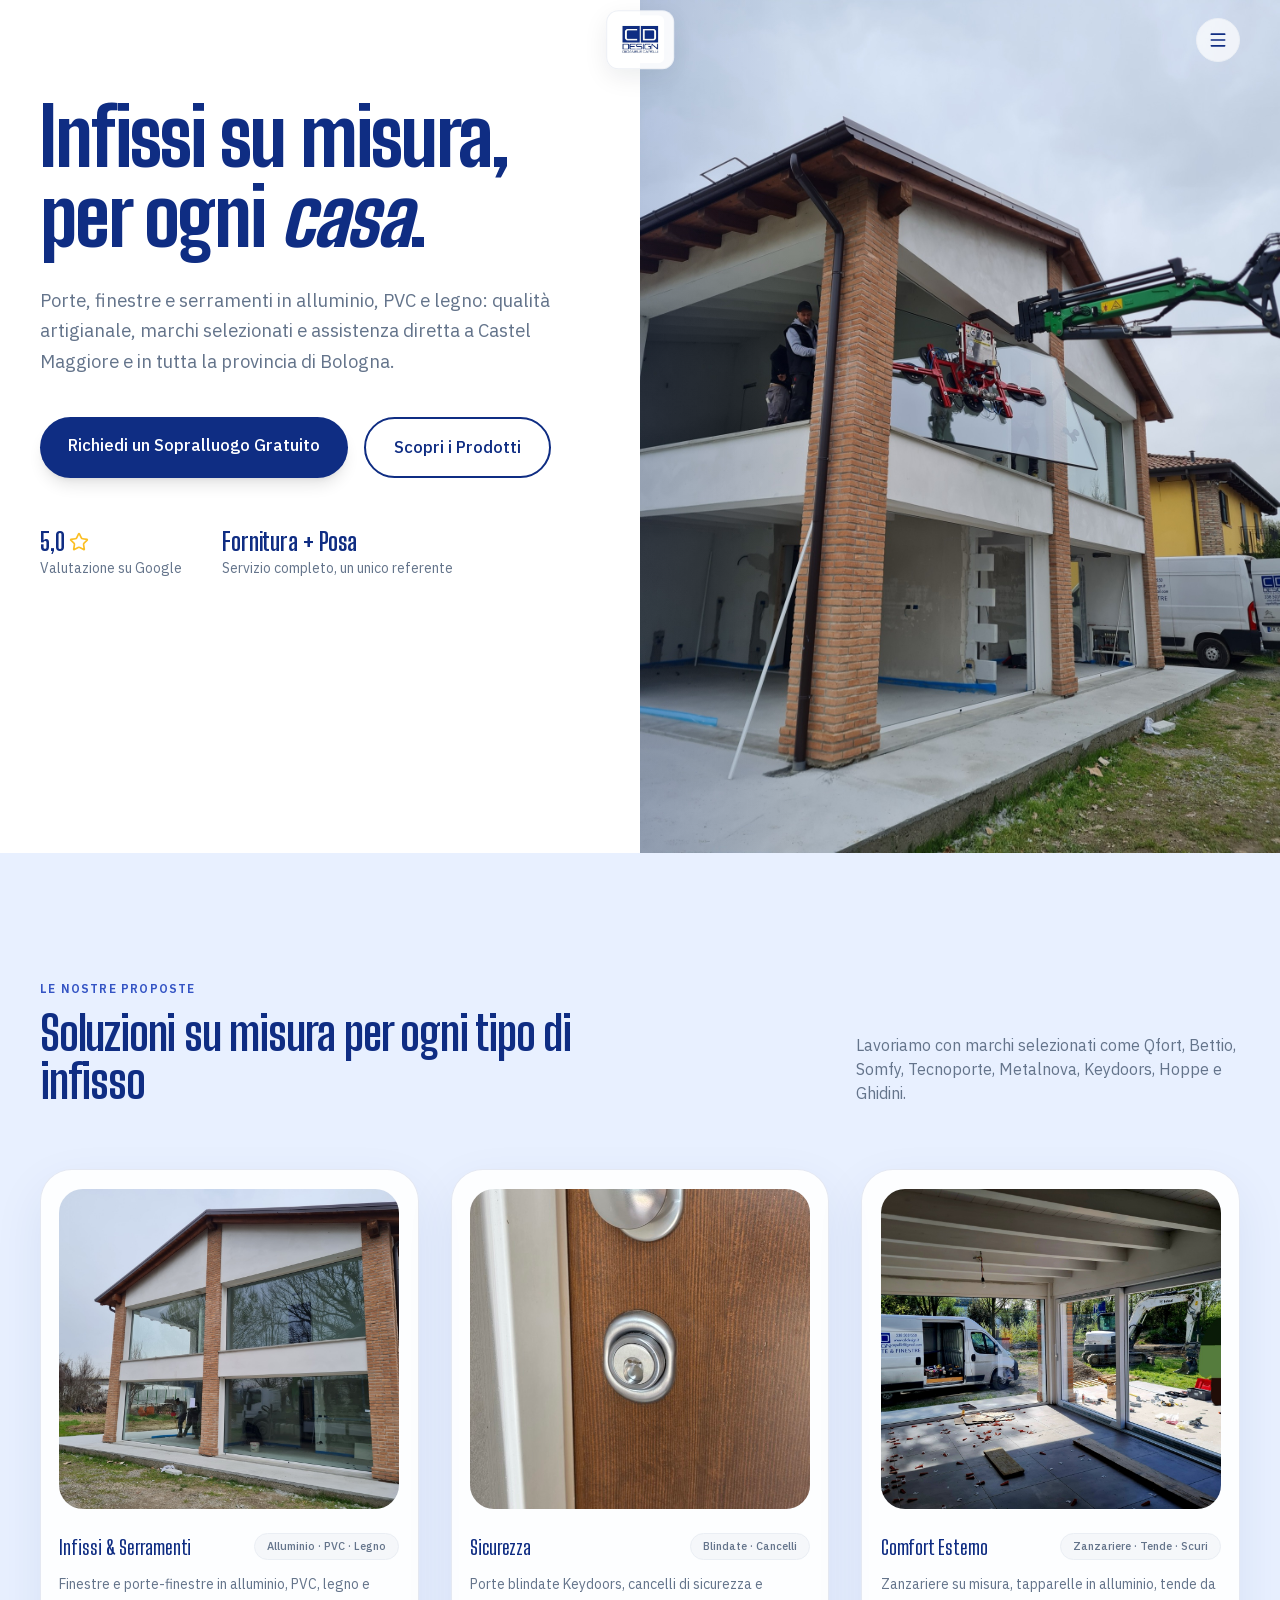
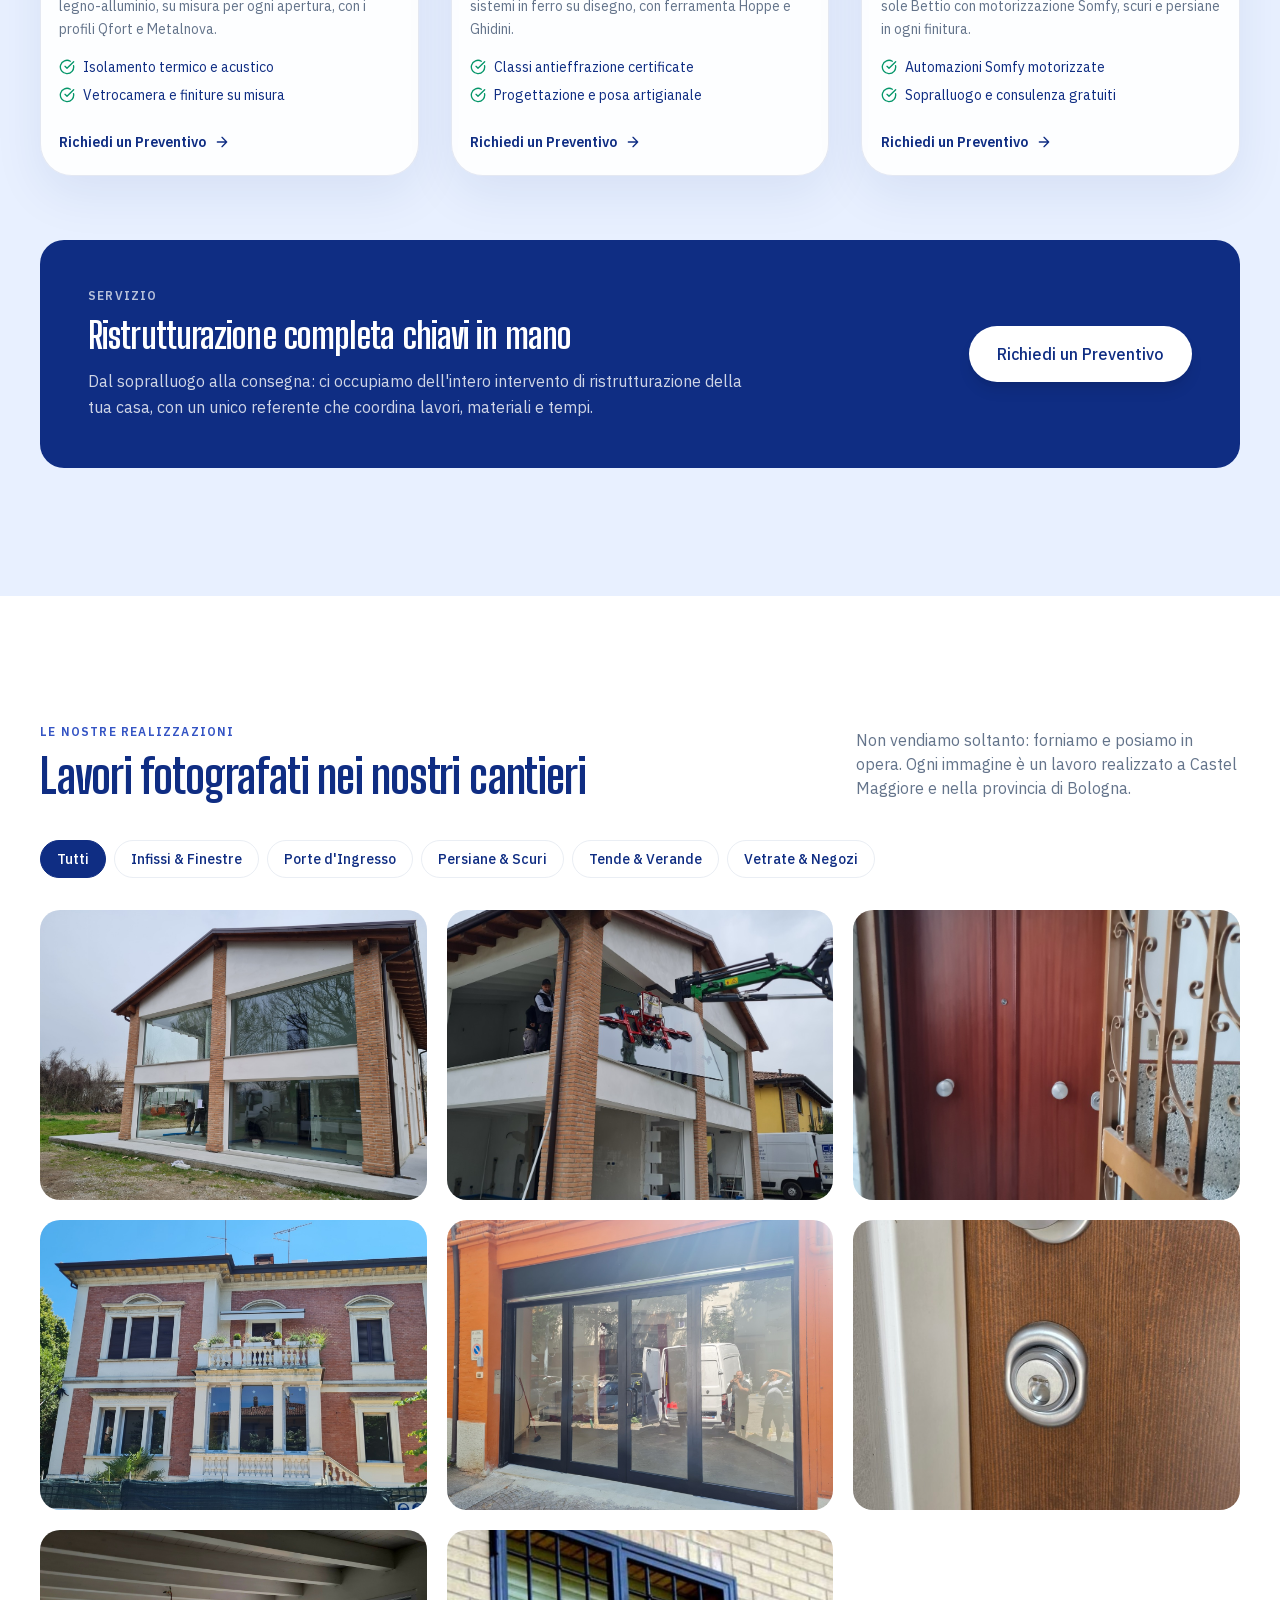
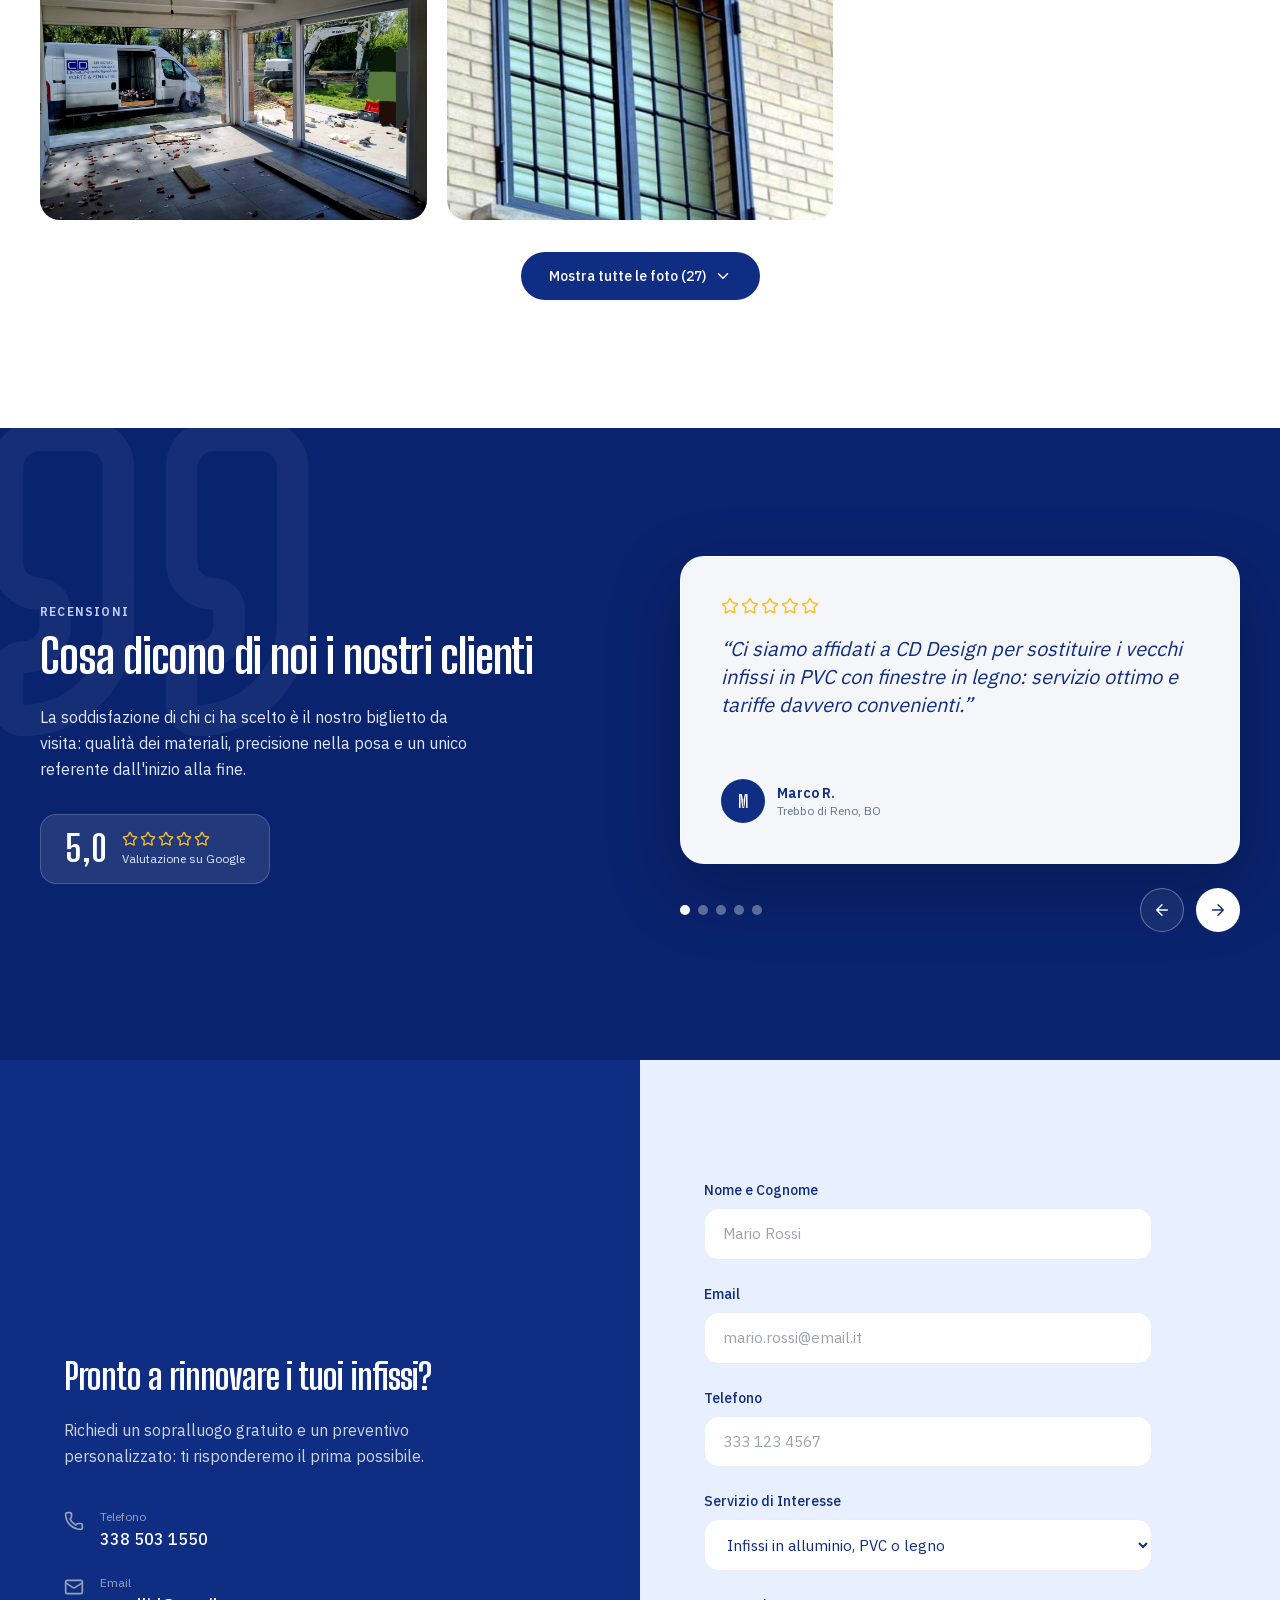
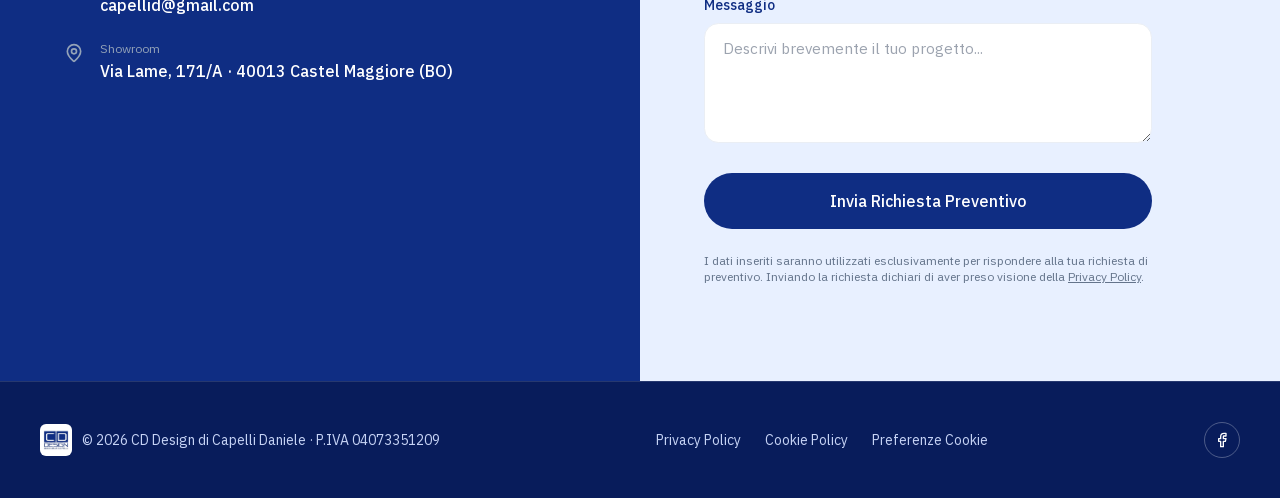
==== commit 098671aa: "Update quote form privacy notice and redirect all legacy policy URLs to iubenda Co-Authored-By: Clau" ====
--- a/index.html
+++ b/index.html
@@ -804,7 +804,7 @@
           <textarea rows="4" name="messaggio" class="field" placeholder="Descrivi brevemente il tuo progetto..."></textarea>
         </div>
         <button type="submit" class="w-full bg-brand-900 text-white font-medium py-4 rounded-full hover:-translate-y-0.5 transition-transform">Invia Richiesta Preventivo</button>
-        <p id="formStatus" class="text-xs text-brand-400">I dati inseriti saranno trattati solo per rispondere alla tua richiesta, come descritto nella <a href="https://www.iubenda.com/privacy-policy/68390861" class="iubenda-noiframe iubenda-embed underline hover:text-brand-900" title="Privacy Policy ">Privacy Policy</a>.</p>
+        <p id="formStatus" class="text-xs text-brand-400">I dati inseriti saranno utilizzati esclusivamente per rispondere alla tua richiesta di preventivo. Inviando la richiesta dichiari di aver preso visione della <a href="https://www.iubenda.com/privacy-policy/68390861" class="iubenda-noiframe iubenda-embed underline hover:text-brand-900" title="Privacy Policy ">Privacy Policy</a>.</p>
       </form>
       <script>
         document.getElementById('quoteForm').addEventListener('submit', function (e) {
